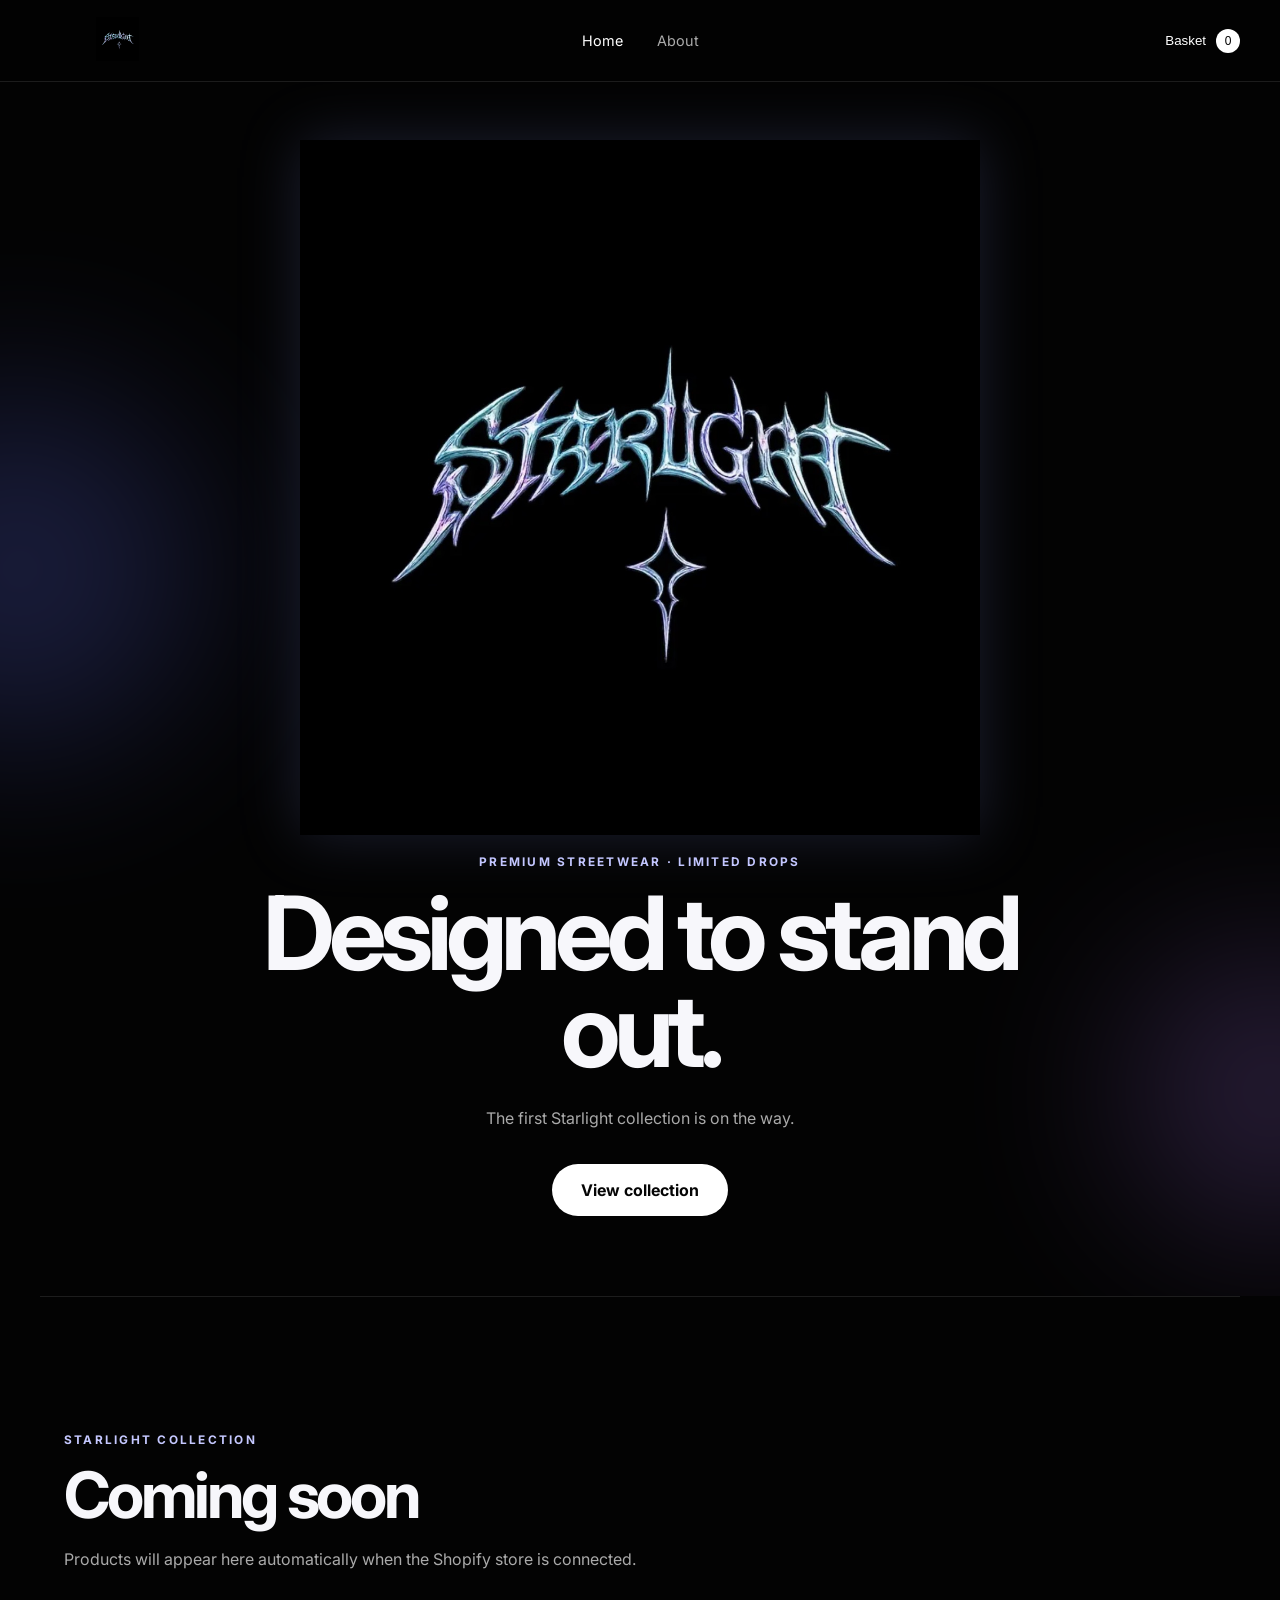
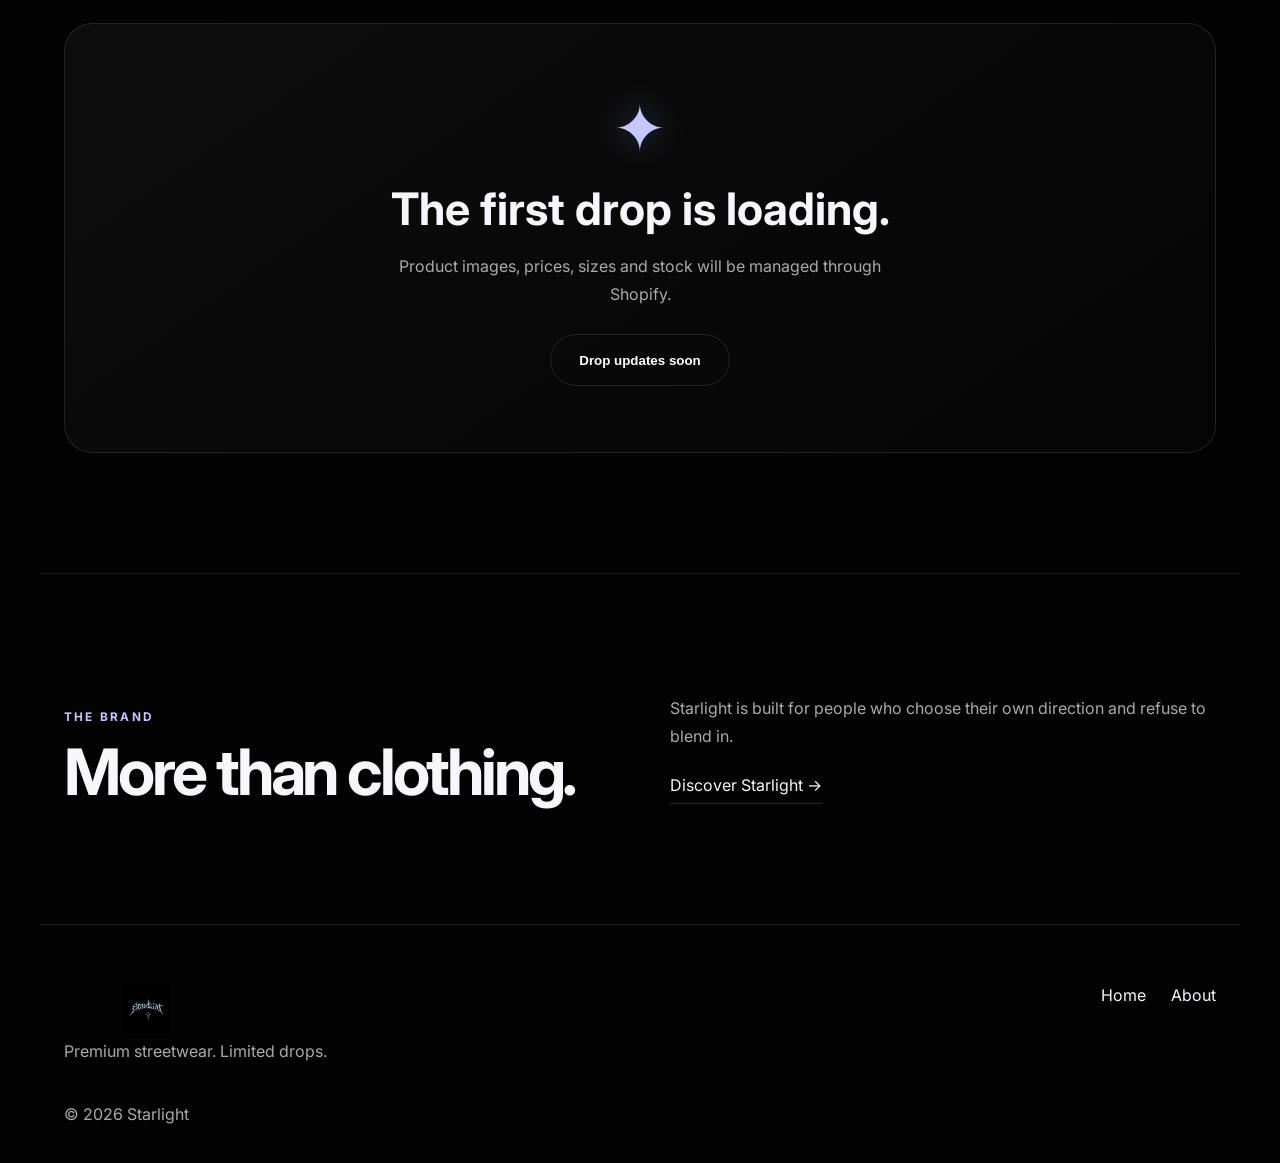
==== index.html @ b352fb7e "Update index.html" ====
<!DOCTYPE html><html lang="en"><head><meta charset="UTF-8"><meta name="viewport" content="width=device-width,initial-scale=1"><meta name="description" content="Starlight — premium streetwear and limited drops."><title>Starlight | Home</title><link rel="preconnect" href="https://fonts.googleapis.com"><link rel="preconnect" href="https://fonts.gstatic.com" crossorigin><link href="https://fonts.googleapis.com/css2?family=Inter:wght@400;500;600;700&display=swap" rel="stylesheet"><link rel="stylesheet" href="styles.css"></head><body><header class="site-header"><a class="brand" href="index.html"><img src="starlight-logo.jpg" alt="Starlight logo"></a><nav><a class="active" href="index.html">Home</a><a href="about.html">About</a></nav><button class="basket-button" id="openBasket" type="button"><span>Basket</span><span class="basket-count">0</span></button></header><main><section class="hero"><div class="glow one"></div><div class="glow two"></div><div class="hero-content reveal"><img class="hero-logo" src="starlight-logo.jpg" alt="Starlight"><p class="eyebrow">Premium streetwear · Limited drops</p><h1>Designed to stand out.</h1><p class="muted">The first Starlight collection is on the way.</p><a class="button light" href="#collection">View collection</a></div></section><section class="section" id="collection"><div class="heading reveal"><p class="eyebrow">Starlight collection</p><h2>Coming soon</h2><p class="muted">Products will appear here automatically when the Shopify store is connected.</p></div><div class="coming reveal"><div class="star">✦</div><h3>The first drop is loading.</h3><p class="muted">Product images, prices, sizes and stock will be managed through Shopify.</p><button class="button dark" type="button">Drop updates soon</button></div></section><section class="section split reveal"><div><p class="eyebrow">The brand</p><h2>More than clothing.</h2></div><div><p class="muted">Starlight is built for people who choose their own direction and refuse to blend in.</p><a class="text-link" href="about.html">Discover Starlight →</a></div></section></main><aside class="drawer" id="basketDrawer" aria-hidden="true"><div class="drawer-head"><div><p class="eyebrow">Your basket</p><h2>Basket</h2></div><button id="closeBasket" class="close" type="button">×</button></div><div class="empty"><div class="star small">✦</div><h3>Your basket is empty</h3><p class="muted">Products will become available after Shopify is connected.</p></div><div class="drawer-foot"><div class="total"><span>Subtotal</span><strong>£0.00</strong></div><button class="checkout" disabled>Checkout unavailable</button><small>Secure checkout will be provided by Shopify.</small></div></aside><div class="overlay" id="overlay"></div><footer><div><img src="starlight-logo.jpg" alt="Starlight"><p class="muted">Premium streetwear. Limited drops.</p></div><div><a href="index.html">Home</a> <a href="about.html">About</a></div><p class="muted">© <span id="year"></span> Starlight</p></footer><script src="script.js"></script></body></html>
---- styles.css ----
*{box-sizing:border-box;margin:0;padding:0}html{scroll-behavior:smooth}body{background:#030303;color:#f7f7fb;font-family:Inter,Arial,sans-serif;overflow-x:hidden}body.drawer-open{overflow:hidden}a{color:inherit;text-decoration:none}.site-header{position:fixed;inset:0 0 auto;z-index:20;height:82px;padding:0 max(24px,calc((100vw - 1200px)/2));display:grid;grid-template-columns:1fr auto 1fr;align-items:center;background:rgba(3,3,3,.8);backdrop-filter:blur(18px);border-bottom:1px solid rgba(255,255,255,.1)}.brand img{width:155px;height:44px;object-fit:contain}nav{display:flex;gap:34px}nav a{color:#aaa;font-size:.9rem}nav a.active,nav a:hover{color:#fff}.basket-button{justify-self:end;background:none;border:0;color:#fff;display:flex;align-items:center;gap:10px;cursor:pointer}.basket-count{background:#fff;color:#000;border-radius:999px;min-width:24px;height:24px;display:grid;place-items:center;font-size:.75rem}.hero{min-height:100vh;padding:140px 24px 80px;display:grid;place-items:center;text-align:center;position:relative;overflow:hidden}.hero-content{max-width:850px;z-index:2}.hero-logo{width:min(88vw,680px);filter:drop-shadow(0 0 30px rgba(145,160,255,.18))}.eyebrow{color:#c5c8ff;text-transform:uppercase;letter-spacing:.19em;font-size:.74rem;font-weight:700;margin:16px 0}.hero h1,h1{font-size:clamp(3rem,8vw,7rem);line-height:.94;letter-spacing:-.06em}.muted{color:#aaa;line-height:1.75}.hero .muted{margin:26px auto 32px}.button{min-height:52px;padding:0 28px;border-radius:999px;display:inline-flex;align-items:center;justify-content:center;font-weight:700;border:1px solid rgba(255,255,255,.12)}.button.light{background:#fff;color:#050505}.button.dark{background:transparent;color:#fff}.section{max-width:1200px;margin:auto;padding:120px 24px;border-top:1px solid rgba(255,255,255,.1)}h2{font-size:clamp(2.2rem,5vw,4.6rem);letter-spacing:-.05em;line-height:1}.heading{max-width:700px;margin-bottom:50px}.heading h2{margin-bottom:18px}.coming{min-height:430px;border:1px solid rgba(255,255,255,.1);border-radius:28px;background:linear-gradient(145deg,rgba(255,255,255,.045),rgba(255,255,255,.01));display:flex;flex-direction:column;align-items:center;justify-content:center;text-align:center;padding:40px}.coming h3{font-size:clamp(1.8rem,4vw,2.8rem);margin:16px}.coming p{max-width:520px;margin-bottom:26px}.star{font-size:4rem;color:#c5c8ff;text-shadow:0 0 35px rgba(150,160,255,.4)}.small{font-size:2.5rem}.split{display:grid;grid-template-columns:1fr 1fr;gap:60px;align-items:start}.text-link{display:inline-block;margin-top:25px;border-bottom:1px solid rgba(255,255,255,.15);padding-bottom:8px}.about-hero{min-height:88vh;padding-top:150px;display:grid;grid-template-columns:1.05fr .95fr;gap:70px;align-items:center}.about-hero h1{font-size:clamp(3rem,6vw,6rem);margin-bottom:25px}.logo-panel{min-height:520px;border:1px solid rgba(255,255,255,.1);border-radius:30px;display:grid;place-items:center;background:radial-gradient(circle,rgba(120,135,255,.13),transparent 55%)}.logo-panel img{max-width:100%}.narrow{max-width:680px;margin-top:24px}footer{max-width:1200px;margin:auto;padding:60px 24px 35px;border-top:1px solid rgba(255,255,255,.1);display:grid;grid-template-columns:1fr auto;gap:35px}footer img{width:165px;height:48px;object-fit:contain}footer div:nth-child(2){display:flex;gap:25px}.drawer{position:fixed;top:0;right:0;z-index:40;width:min(440px,100%);height:100vh;background:#09090c;border-left:1px solid rgba(255,255,255,.1);padding:30px;display:flex;flex-direction:column;transform:translateX(102%);transition:.35s}.drawer.open{transform:none}.drawer-head{display:flex;justify-content:space-between;padding-bottom:22px;border-bottom:1px solid rgba(255,255,255,.1)}.close{width:42px;height:42px;border-radius:50%;background:none;border:1px solid rgba(255,255,255,.15);color:#fff;font-size:1.5rem}.empty{flex:1;display:flex;flex-direction:column;align-items:center;justify-content:center;text-align:center}.empty h3{margin:15px 0 8px}.drawer-foot{padding-top:20px;border-top:1px solid rgba(255,255,255,.1)}.total{display:flex;justify-content:space-between;margin-bottom:18px}.checkout{width:100%;height:52px;border:0;border-radius:999px;background:#2a2a31;color:#777}.drawer-foot small{display:block;text-align:center;color:#888;margin-top:10px}.overlay{position:fixed;inset:0;background:rgba(0,0,0,.7);z-index:30;opacity:0;pointer-events:none;transition:.3s}.overlay.show{opacity:1;pointer-events:auto}.reveal{opacity:0;transform:translateY(22px);transition:.7s}.reveal.visible{opacity:1;transform:none}.glow{position:absolute;border-radius:50%;filter:blur(90px);opacity:.22}.one{width:360px;height:360px;background:#6876ff;left:-160px;top:30%}.two{width:280px;height:280px;background:#b580ff;right:-130px;bottom:5%}@media(max-width:760px){.site-header{height:72px;padding:0 18px;grid-template-columns:1fr auto}.brand img{width:130px;height:38px}nav{display:none}.basket-button span:first-child{display:none}.hero-logo{width:96vw}.section{padding:90px 20px}.split,.about-hero{grid-template-columns:1fr}.about-hero{padding-top:130px}.logo-panel{min-height:330px}footer{grid-template-columns:1fr}}
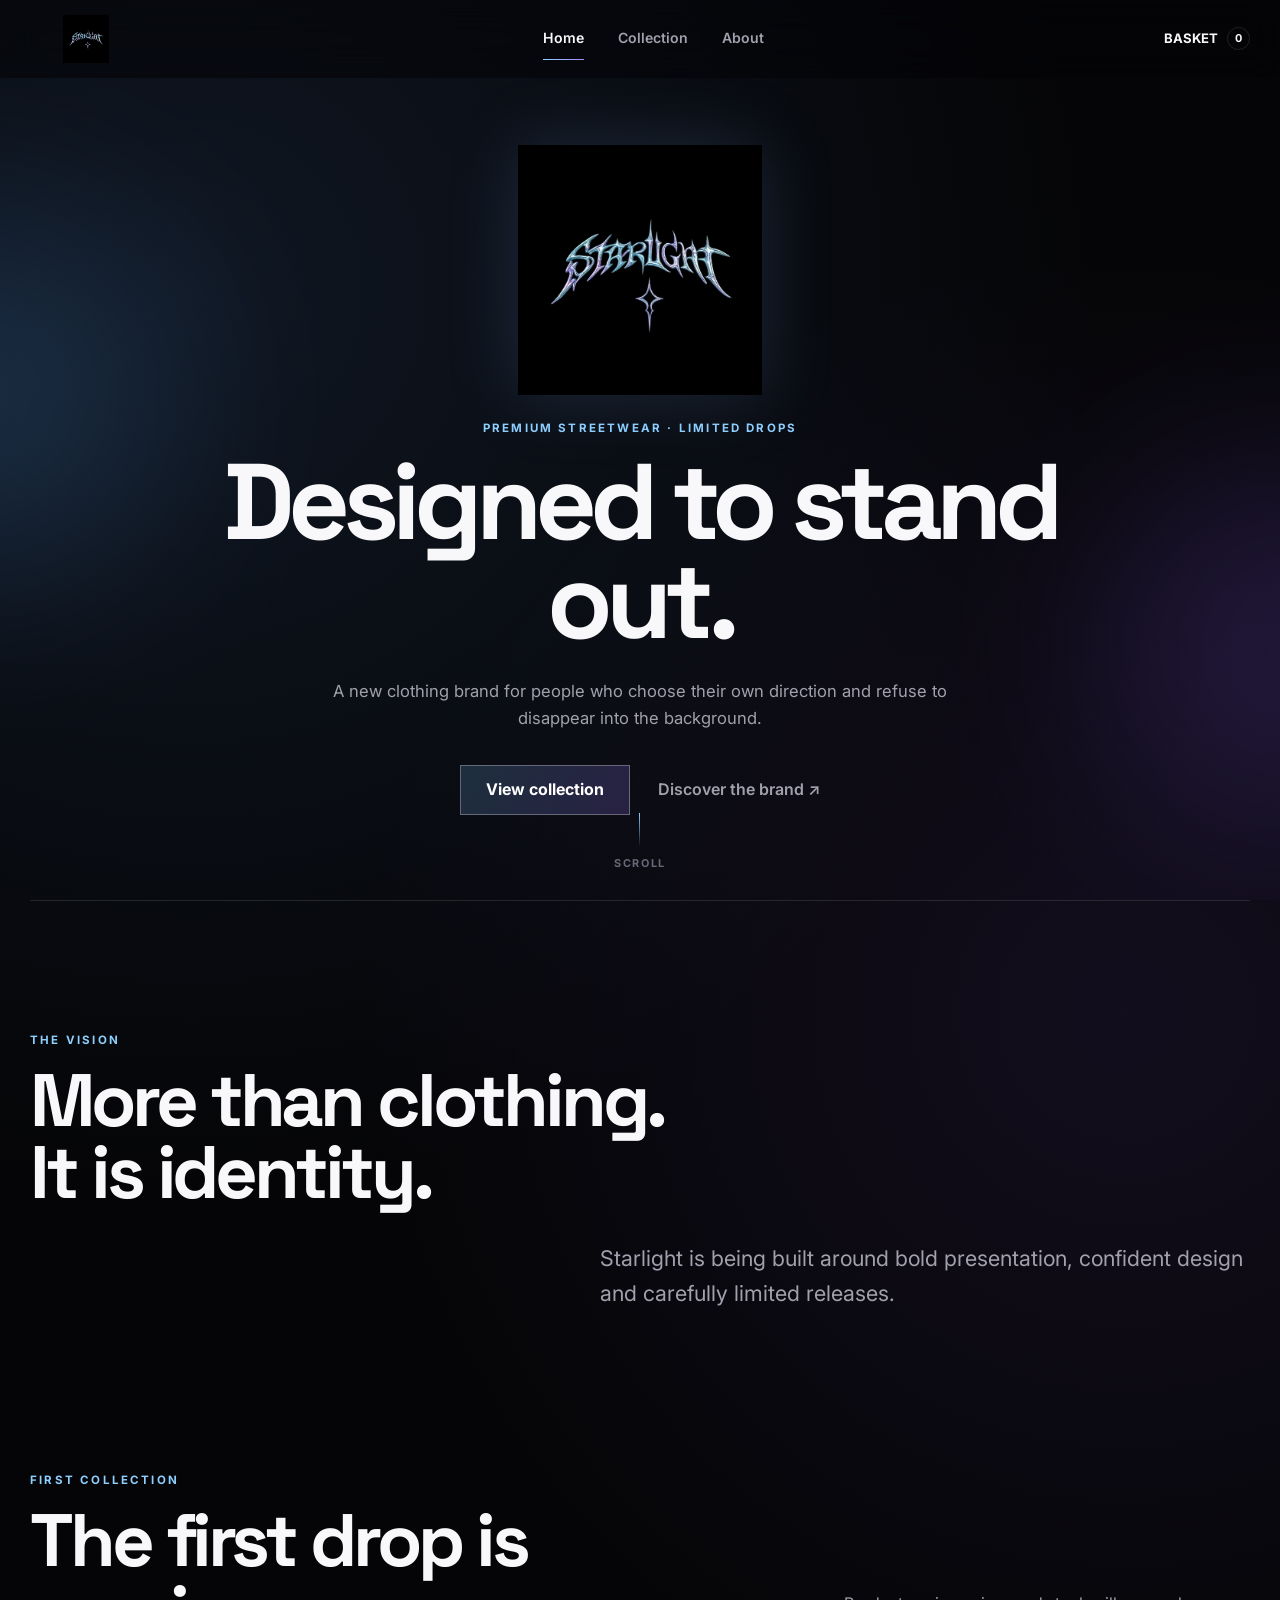
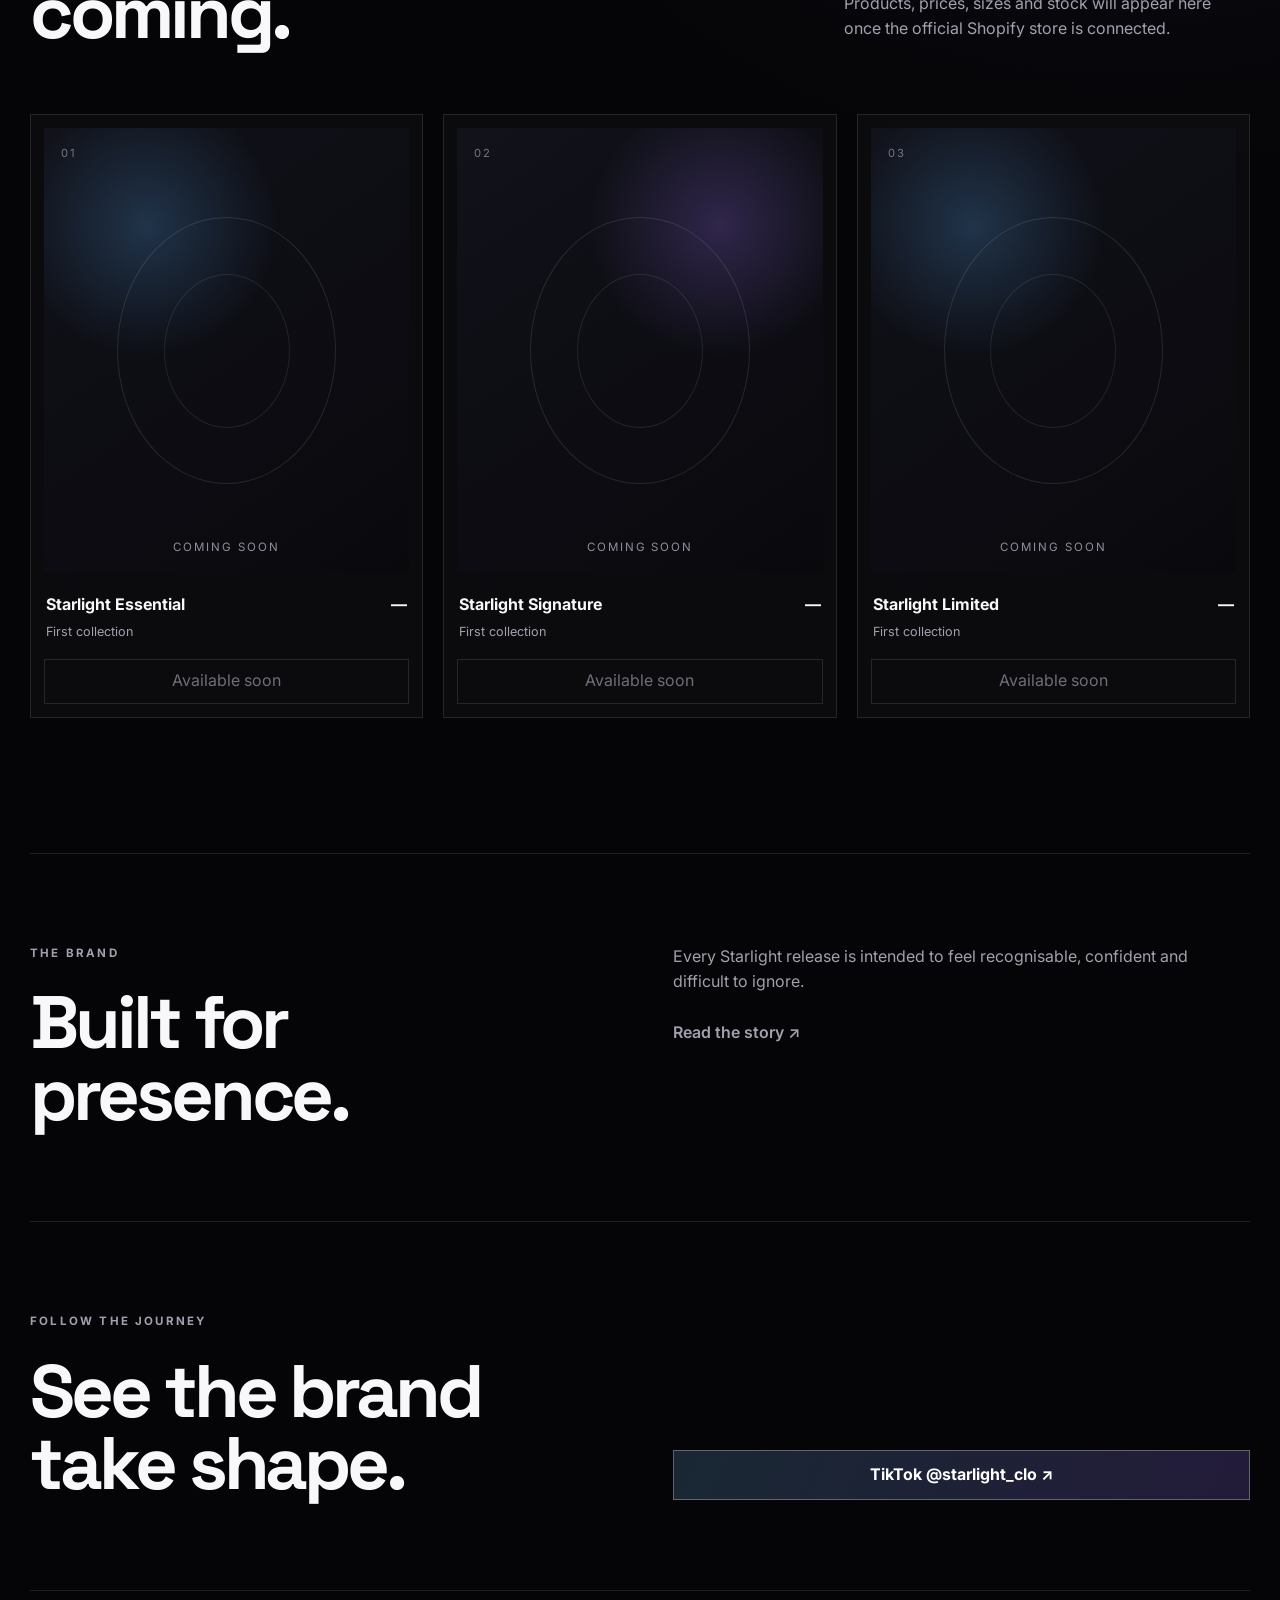
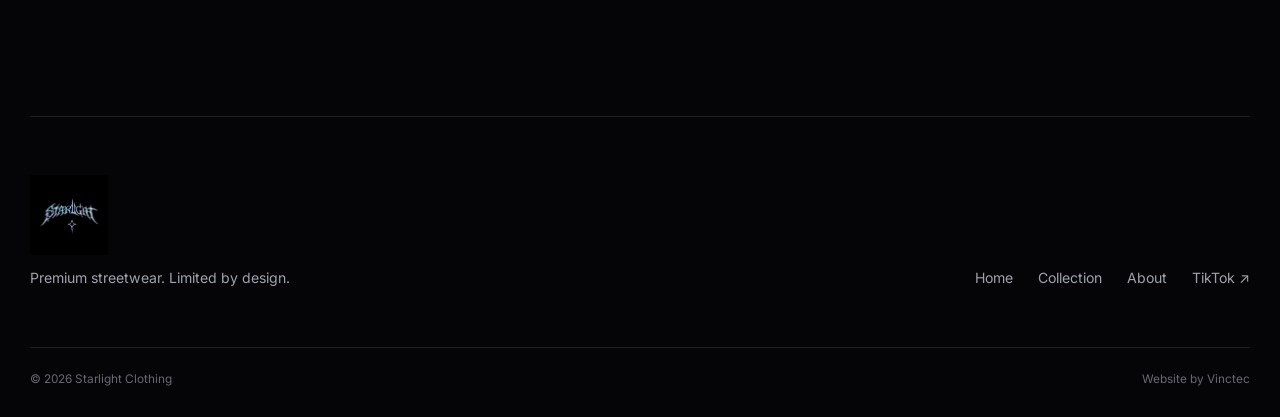
==== commit 89653d29: "Add files via upload" ====
--- a/index.html
+++ b/index.html
@@ -1 +1,218 @@
-<!DOCTYPE html><html lang="en"><head><meta charset="UTF-8"><meta name="viewport" content="width=device-width,initial-scale=1"><meta name="description" content="Starlight — premium streetwear and limited drops."><title>Starlight | Home</title><link rel="preconnect" href="https://fonts.googleapis.com"><link rel="preconnect" href="https://fonts.gstatic.com" crossorigin><link href="https://fonts.googleapis.com/css2?family=Inter:wght@400;500;600;700&display=swap" rel="stylesheet"><link rel="stylesheet" href="styles.css"></head><body><header class="site-header"><a class="brand" href="index.html"><img src="starlight-logo.jpg" alt="Starlight logo"></a><nav><a class="active" href="index.html">Home</a><a href="about.html">About</a></nav><button class="basket-button" id="openBasket" type="button"><span>Basket</span><span class="basket-count">0</span></button></header><main><section class="hero"><div class="glow one"></div><div class="glow two"></div><div class="hero-content reveal"><img class="hero-logo" src="starlight-logo.jpg" alt="Starlight"><p class="eyebrow">Premium streetwear · Limited drops</p><h1>Designed to stand out.</h1><p class="muted">The first Starlight collection is on the way.</p><a class="button light" href="#collection">View collection</a></div></section><section class="section" id="collection"><div class="heading reveal"><p class="eyebrow">Starlight collection</p><h2>Coming soon</h2><p class="muted">Products will appear here automatically when the Shopify store is connected.</p></div><div class="coming reveal"><div class="star">✦</div><h3>The first drop is loading.</h3><p class="muted">Product images, prices, sizes and stock will be managed through Shopify.</p><button class="button dark" type="button">Drop updates soon</button></div></section><section class="section split reveal"><div><p class="eyebrow">The brand</p><h2>More than clothing.</h2></div><div><p class="muted">Starlight is built for people who choose their own direction and refuse to blend in.</p><a class="text-link" href="about.html">Discover Starlight →</a></div></section></main><aside class="drawer" id="basketDrawer" aria-hidden="true"><div class="drawer-head"><div><p class="eyebrow">Your basket</p><h2>Basket</h2></div><button id="closeBasket" class="close" type="button">×</button></div><div class="empty"><div class="star small">✦</div><h3>Your basket is empty</h3><p class="muted">Products will become available after Shopify is connected.</p></div><div class="drawer-foot"><div class="total"><span>Subtotal</span><strong>£0.00</strong></div><button class="checkout" disabled>Checkout unavailable</button><small>Secure checkout will be provided by Shopify.</small></div></aside><div class="overlay" id="overlay"></div><footer><div><img src="starlight-logo.jpg" alt="Starlight"><p class="muted">Premium streetwear. Limited drops.</p></div><div><a href="index.html">Home</a> <a href="about.html">About</a></div><p class="muted">© <span id="year"></span> Starlight</p></footer><script src="script.js"></script></body></html>
+<!DOCTYPE html>
+<html lang="en">
+<head>
+  <meta charset="UTF-8">
+  <meta name="viewport" content="width=device-width, initial-scale=1.0">
+  <meta name="description" content="Starlight Clothing — premium streetwear and limited drops.">
+  <meta name="theme-color" content="#050507">
+  <title>Starlight Clothing</title>
+
+  <link rel="preconnect" href="https://fonts.googleapis.com">
+  <link rel="preconnect" href="https://fonts.gstatic.com" crossorigin>
+  <link href="https://fonts.googleapis.com/css2?family=Inter:wght@400;500;600;700&family=Space+Grotesk:wght@500;600;700&display=swap" rel="stylesheet">
+  <link rel="stylesheet" href="styles.css">
+</head>
+
+<body>
+  <header class="site-header" id="siteHeader">
+    <a class="brand" href="index.html" aria-label="Starlight home">
+      <img src="starlight-logo.jpg" alt="Starlight Clothing logo">
+    </a>
+
+    <nav class="desktop-nav" aria-label="Main navigation">
+      <a class="active" href="index.html">Home</a>
+      <a href="#collection">Collection</a>
+      <a href="about.html">About</a>
+    </nav>
+
+    <div class="header-actions">
+      <button class="basket-button" id="openBasket" type="button" aria-label="Open basket">
+        Basket <span id="basketCount">0</span>
+      </button>
+
+      <button class="menu-button" id="menuButton" type="button" aria-label="Open menu" aria-expanded="false">
+        <span></span>
+        <span></span>
+      </button>
+    </div>
+  </header>
+
+  <nav class="mobile-menu" id="mobileMenu" aria-label="Mobile navigation">
+    <a href="index.html">Home</a>
+    <a href="#collection">Collection</a>
+    <a href="about.html">About</a>
+  </nav>
+
+  <main>
+    <section class="hero">
+      <div class="hero-glow glow-left"></div>
+      <div class="hero-glow glow-right"></div>
+
+      <div class="hero-content reveal">
+        <img class="hero-logo" src="starlight-logo.jpg" alt="Starlight Clothing">
+        <p class="eyebrow">Premium streetwear · Limited drops</p>
+        <h1>Designed to stand out.</h1>
+        <p class="hero-copy">
+          A new clothing brand for people who choose their own direction and refuse to disappear into the background.
+        </p>
+
+        <div class="hero-buttons">
+          <a class="primary-button" href="#collection">View collection</a>
+          <a class="secondary-link" href="about.html">Discover the brand <span>↗</span></a>
+        </div>
+      </div>
+
+      <a class="scroll-cue" href="#collection" aria-label="Scroll to collection">
+        <span></span>
+        Scroll
+      </a>
+    </section>
+
+    <section class="statement section-shell reveal">
+      <p class="eyebrow">The vision</p>
+      <h2>More than clothing.<br>It is identity.</h2>
+      <p>
+        Starlight is being built around bold presentation, confident design and carefully limited releases.
+      </p>
+    </section>
+
+    <section class="collection section-shell" id="collection">
+      <div class="section-heading reveal">
+        <div>
+          <p class="eyebrow">First collection</p>
+          <h2>The first drop is coming.</h2>
+        </div>
+        <p>
+          Products, prices, sizes and stock will appear here once the official Shopify store is connected.
+        </p>
+      </div>
+
+      <div class="product-grid">
+        <article class="product-card reveal">
+          <div class="product-placeholder">
+            <span class="product-number">01</span>
+            <div class="placeholder-orbit"></div>
+            <p>Coming soon</p>
+          </div>
+          <div class="product-meta">
+            <div>
+              <h3>Starlight Essential</h3>
+              <span>First collection</span>
+            </div>
+            <strong>—</strong>
+          </div>
+          <button type="button" disabled>Available soon</button>
+        </article>
+
+        <article class="product-card reveal">
+          <div class="product-placeholder purple">
+            <span class="product-number">02</span>
+            <div class="placeholder-orbit"></div>
+            <p>Coming soon</p>
+          </div>
+          <div class="product-meta">
+            <div>
+              <h3>Starlight Signature</h3>
+              <span>First collection</span>
+            </div>
+            <strong>—</strong>
+          </div>
+          <button type="button" disabled>Available soon</button>
+        </article>
+
+        <article class="product-card reveal">
+          <div class="product-placeholder">
+            <span class="product-number">03</span>
+            <div class="placeholder-orbit"></div>
+            <p>Coming soon</p>
+          </div>
+          <div class="product-meta">
+            <div>
+              <h3>Starlight Limited</h3>
+              <span>First collection</span>
+            </div>
+            <strong>—</strong>
+          </div>
+          <button type="button" disabled>Available soon</button>
+        </article>
+      </div>
+    </section>
+
+    <section class="about-preview section-shell reveal">
+      <div>
+        <p class="eyebrow">The brand</p>
+        <h2>Built for presence.</h2>
+      </div>
+
+      <div>
+        <p>
+          Every Starlight release is intended to feel recognisable, confident and difficult to ignore.
+        </p>
+        <a class="secondary-link" href="about.html">Read the story <span>↗</span></a>
+      </div>
+    </section>
+
+    <section class="social-strip section-shell reveal">
+      <div>
+        <p class="eyebrow">Follow the journey</p>
+        <h2>See the brand take shape.</h2>
+      </div>
+
+      <a class="primary-button" href="https://www.tiktok.com/@starlight_clo" target="_blank" rel="noopener noreferrer">
+        TikTok @starlight_clo ↗
+      </a>
+    </section>
+  </main>
+
+  <footer class="site-footer section-shell">
+    <div class="footer-top">
+      <div class="footer-brand">
+        <img src="starlight-logo.jpg" alt="Starlight Clothing">
+        <p>Premium streetwear. Limited by design.</p>
+      </div>
+
+      <div class="footer-links">
+        <a href="index.html">Home</a>
+        <a href="#collection">Collection</a>
+        <a href="about.html">About</a>
+        <a href="https://www.tiktok.com/@starlight_clo" target="_blank" rel="noopener noreferrer">TikTok ↗</a>
+      </div>
+    </div>
+
+    <div class="footer-bottom">
+      <span>© <span id="year"></span> Starlight Clothing</span>
+      <span>Website by Vinctec</span>
+    </div>
+  </footer>
+
+  <div class="basket-overlay" id="basketOverlay"></div>
+
+  <aside class="basket-drawer" id="basketDrawer" aria-hidden="true" aria-label="Shopping basket">
+    <div class="basket-header">
+      <div>
+        <p class="eyebrow">Your selection</p>
+        <h2>Basket</h2>
+      </div>
+      <button id="closeBasket" type="button" aria-label="Close basket">×</button>
+    </div>
+
+    <div class="basket-empty">
+      <span class="empty-icon">✦</span>
+      <h3>Your basket is empty.</h3>
+      <p>The first Starlight collection is coming soon.</p>
+      <button class="outline-button" id="continueShopping" type="button">Continue browsing</button>
+    </div>
+
+    <div class="basket-summary">
+      <div>
+        <span>Subtotal</span>
+        <strong>£0.00</strong>
+      </div>
+      <button type="button" disabled>Checkout unavailable</button>
+      <small>Secure checkout will be connected through Shopify.</small>
+    </div>
+  </aside>
+
+  <script src="script.js"></script>
+</body>
+</html>
--- a/styles.css
+++ b/styles.css
@@ -1 +1,886 @@
-*{box-sizing:border-box;margin:0;padding:0}html{scroll-behavior:smooth}body{background:#030303;color:#f7f7fb;font-family:Inter,Arial,sans-serif;overflow-x:hidden}body.drawer-open{overflow:hidden}a{color:inherit;text-decoration:none}.site-header{position:fixed;inset:0 0 auto;z-index:20;height:82px;padding:0 max(24px,calc((100vw - 1200px)/2));display:grid;grid-template-columns:1fr auto 1fr;align-items:center;background:rgba(3,3,3,.8);backdrop-filter:blur(18px);border-bottom:1px solid rgba(255,255,255,.1)}.brand img{width:155px;height:44px;object-fit:contain}nav{display:flex;gap:34px}nav a{color:#aaa;font-size:.9rem}nav a.active,nav a:hover{color:#fff}.basket-button{justify-self:end;background:none;border:0;color:#fff;display:flex;align-items:center;gap:10px;cursor:pointer}.basket-count{background:#fff;color:#000;border-radius:999px;min-width:24px;height:24px;display:grid;place-items:center;font-size:.75rem}.hero{min-height:100vh;padding:140px 24px 80px;display:grid;place-items:center;text-align:center;position:relative;overflow:hidden}.hero-content{max-width:850px;z-index:2}.hero-logo{width:min(88vw,680px);filter:drop-shadow(0 0 30px rgba(145,160,255,.18))}.eyebrow{color:#c5c8ff;text-transform:uppercase;letter-spacing:.19em;font-size:.74rem;font-weight:700;margin:16px 0}.hero h1,h1{font-size:clamp(3rem,8vw,7rem);line-height:.94;letter-spacing:-.06em}.muted{color:#aaa;line-height:1.75}.hero .muted{margin:26px auto 32px}.button{min-height:52px;padding:0 28px;border-radius:999px;display:inline-flex;align-items:center;justify-content:center;font-weight:700;border:1px solid rgba(255,255,255,.12)}.button.light{background:#fff;color:#050505}.button.dark{background:transparent;color:#fff}.section{max-width:1200px;margin:auto;padding:120px 24px;border-top:1px solid rgba(255,255,255,.1)}h2{font-size:clamp(2.2rem,5vw,4.6rem);letter-spacing:-.05em;line-height:1}.heading{max-width:700px;margin-bottom:50px}.heading h2{margin-bottom:18px}.coming{min-height:430px;border:1px solid rgba(255,255,255,.1);border-radius:28px;background:linear-gradient(145deg,rgba(255,255,255,.045),rgba(255,255,255,.01));display:flex;flex-direction:column;align-items:center;justify-content:center;text-align:center;padding:40px}.coming h3{font-size:clamp(1.8rem,4vw,2.8rem);margin:16px}.coming p{max-width:520px;margin-bottom:26px}.star{font-size:4rem;color:#c5c8ff;text-shadow:0 0 35px rgba(150,160,255,.4)}.small{font-size:2.5rem}.split{display:grid;grid-template-columns:1fr 1fr;gap:60px;align-items:start}.text-link{display:inline-block;margin-top:25px;border-bottom:1px solid rgba(255,255,255,.15);padding-bottom:8px}.about-hero{min-height:88vh;padding-top:150px;display:grid;grid-template-columns:1.05fr .95fr;gap:70px;align-items:center}.about-hero h1{font-size:clamp(3rem,6vw,6rem);margin-bottom:25px}.logo-panel{min-height:520px;border:1px solid rgba(255,255,255,.1);border-radius:30px;display:grid;place-items:center;background:radial-gradient(circle,rgba(120,135,255,.13),transparent 55%)}.logo-panel img{max-width:100%}.narrow{max-width:680px;margin-top:24px}footer{max-width:1200px;margin:auto;padding:60px 24px 35px;border-top:1px solid rgba(255,255,255,.1);display:grid;grid-template-columns:1fr auto;gap:35px}footer img{width:165px;height:48px;object-fit:contain}footer div:nth-child(2){display:flex;gap:25px}.drawer{position:fixed;top:0;right:0;z-index:40;width:min(440px,100%);height:100vh;background:#09090c;border-left:1px solid rgba(255,255,255,.1);padding:30px;display:flex;flex-direction:column;transform:translateX(102%);transition:.35s}.drawer.open{transform:none}.drawer-head{display:flex;justify-content:space-between;padding-bottom:22px;border-bottom:1px solid rgba(255,255,255,.1)}.close{width:42px;height:42px;border-radius:50%;background:none;border:1px solid rgba(255,255,255,.15);color:#fff;font-size:1.5rem}.empty{flex:1;display:flex;flex-direction:column;align-items:center;justify-content:center;text-align:center}.empty h3{margin:15px 0 8px}.drawer-foot{padding-top:20px;border-top:1px solid rgba(255,255,255,.1)}.total{display:flex;justify-content:space-between;margin-bottom:18px}.checkout{width:100%;height:52px;border:0;border-radius:999px;background:#2a2a31;color:#777}.drawer-foot small{display:block;text-align:center;color:#888;margin-top:10px}.overlay{position:fixed;inset:0;background:rgba(0,0,0,.7);z-index:30;opacity:0;pointer-events:none;transition:.3s}.overlay.show{opacity:1;pointer-events:auto}.reveal{opacity:0;transform:translateY(22px);transition:.7s}.reveal.visible{opacity:1;transform:none}.glow{position:absolute;border-radius:50%;filter:blur(90px);opacity:.22}.one{width:360px;height:360px;background:#6876ff;left:-160px;top:30%}.two{width:280px;height:280px;background:#b580ff;right:-130px;bottom:5%}@media(max-width:760px){.site-header{height:72px;padding:0 18px;grid-template-columns:1fr auto}.brand img{width:130px;height:38px}nav{display:none}.basket-button span:first-child{display:none}.hero-logo{width:96vw}.section{padding:90px 20px}.split,.about-hero{grid-template-columns:1fr}.about-hero{padding-top:130px}.logo-panel{min-height:330px}footer{grid-template-columns:1fr}}+/* ==============================
+   STARLIGHT — FINAL CLIENT PREVIEW
+   ============================== */
+
+:root {
+  --bg: #050507;
+  --surface: #0d0d12;
+  --surface-light: #14141b;
+  --text: #f8f8fb;
+  --muted: #a1a1ad;
+  --line: rgba(255, 255, 255, 0.11);
+  --blue: #8dcfff;
+  --purple: #a48bff;
+  --max: 1220px;
+}
+
+* {
+  box-sizing: border-box;
+}
+
+html {
+  scroll-behavior: smooth;
+}
+
+body {
+  margin: 0;
+  background:
+    radial-gradient(circle at 15% 8%, rgba(96, 164, 255, 0.11), transparent 26%),
+    radial-gradient(circle at 88% 28%, rgba(154, 102, 255, 0.09), transparent 27%),
+    var(--bg);
+  color: var(--text);
+  font-family: "Inter", Arial, sans-serif;
+  line-height: 1.6;
+  overflow-x: hidden;
+}
+
+body.no-scroll {
+  overflow: hidden;
+}
+
+a {
+  color: inherit;
+  text-decoration: none;
+}
+
+button,
+input {
+  font: inherit;
+}
+
+button,
+a {
+  -webkit-tap-highlight-color: transparent;
+}
+
+img {
+  display: block;
+  max-width: 100%;
+}
+
+.section-shell {
+  width: min(calc(100% - 40px), var(--max));
+  margin-inline: auto;
+}
+
+.eyebrow {
+  margin: 0 0 16px;
+  color: var(--blue);
+  font-size: 0.72rem;
+  font-weight: 700;
+  letter-spacing: 0.19em;
+  text-transform: uppercase;
+}
+
+/* Header */
+.site-header {
+  position: fixed;
+  inset: 0 0 auto;
+  z-index: 100;
+  height: 78px;
+  padding-inline: max(22px, calc((100vw - var(--max)) / 2));
+  display: flex;
+  align-items: center;
+  justify-content: space-between;
+  background: rgba(5, 5, 7, 0.58);
+  border-bottom: 1px solid transparent;
+  backdrop-filter: blur(18px);
+  transition: background 0.25s ease, border-color 0.25s ease;
+}
+
+.site-header.scrolled {
+  background: rgba(5, 5, 7, 0.9);
+  border-color: var(--line);
+}
+
+.brand {
+  width: 112px;
+}
+
+.brand img {
+  width: 100%;
+  height: 48px;
+  object-fit: contain;
+}
+
+.desktop-nav {
+  display: flex;
+  gap: 34px;
+}
+
+.desktop-nav a {
+  position: relative;
+  color: var(--muted);
+  font-size: 0.88rem;
+  font-weight: 600;
+}
+
+.desktop-nav a:hover,
+.desktop-nav a.active {
+  color: var(--text);
+}
+
+.desktop-nav a.active::after {
+  content: "";
+  position: absolute;
+  right: 0;
+  bottom: -10px;
+  left: 0;
+  height: 1px;
+  background: linear-gradient(90deg, var(--blue), var(--purple));
+}
+
+.header-actions {
+  display: flex;
+  align-items: center;
+  gap: 12px;
+}
+
+.basket-button {
+  display: flex;
+  align-items: center;
+  gap: 9px;
+  padding: 8px 0;
+  border: 0;
+  background: transparent;
+  color: var(--text);
+  font-size: 0.82rem;
+  font-weight: 700;
+  text-transform: uppercase;
+  cursor: pointer;
+}
+
+.basket-button span {
+  width: 23px;
+  height: 23px;
+  display: grid;
+  place-items: center;
+  border: 1px solid var(--line);
+  border-radius: 50%;
+  font-size: 0.68rem;
+}
+
+.menu-button {
+  display: none;
+  width: 34px;
+  height: 34px;
+  padding: 7px;
+  border: 0;
+  background: transparent;
+  cursor: pointer;
+}
+
+.menu-button span {
+  display: block;
+  width: 100%;
+  height: 1px;
+  margin: 6px 0;
+  background: white;
+}
+
+.mobile-menu {
+  position: fixed;
+  top: 78px;
+  right: 0;
+  left: 0;
+  z-index: 90;
+  display: none;
+  gap: 18px;
+  padding: 24px;
+  background: rgba(5, 5, 7, 0.98);
+  border-bottom: 1px solid var(--line);
+}
+
+.mobile-menu.open {
+  display: grid;
+}
+
+/* Hero */
+.hero {
+  position: relative;
+  min-height: 100vh;
+  padding: 135px 24px 75px;
+  display: grid;
+  place-items: center;
+  overflow: hidden;
+  text-align: center;
+}
+
+.hero-content {
+  position: relative;
+  z-index: 2;
+  max-width: 900px;
+}
+
+.hero-logo {
+  /* Medium-sized logo as requested */
+  width: min(76vw, 430px);
+  max-height: 250px;
+  margin: 0 auto 24px;
+  object-fit: contain;
+  filter: drop-shadow(0 0 35px rgba(132, 180, 255, 0.16));
+}
+
+.hero h1 {
+  margin: 0;
+  font-family: "Space Grotesk", sans-serif;
+  font-size: clamp(3.4rem, 8.4vw, 7.6rem);
+  line-height: 0.92;
+  letter-spacing: -0.065em;
+}
+
+.hero-copy {
+  max-width: 620px;
+  margin: 27px auto 0;
+  color: var(--muted);
+  font-size: 1.04rem;
+}
+
+.hero-buttons {
+  margin-top: 34px;
+  display: flex;
+  align-items: center;
+  justify-content: center;
+  gap: 28px;
+}
+
+.primary-button {
+  min-height: 50px;
+  padding: 0 25px;
+  display: inline-flex;
+  align-items: center;
+  justify-content: center;
+  border: 1px solid rgba(255, 255, 255, 0.3);
+  background: linear-gradient(115deg, rgba(117, 198, 255, 0.18), rgba(154, 116, 255, 0.2));
+  color: white;
+  font-weight: 700;
+  transition: transform 0.25s ease, border-color 0.25s ease;
+}
+
+.primary-button:hover {
+  transform: translateY(-3px);
+  border-color: rgba(255, 255, 255, 0.58);
+}
+
+.secondary-link {
+  color: var(--muted);
+  font-weight: 600;
+}
+
+.secondary-link:hover {
+  color: white;
+}
+
+.hero-glow {
+  position: absolute;
+  width: 360px;
+  height: 360px;
+  border-radius: 50%;
+  filter: blur(100px);
+  opacity: 0.18;
+}
+
+.glow-left {
+  top: 24%;
+  left: -200px;
+  background: #5eaaff;
+}
+
+.glow-right {
+  right: -190px;
+  bottom: 8%;
+  background: #8e5fff;
+}
+
+.scroll-cue {
+  position: absolute;
+  bottom: 28px;
+  display: grid;
+  gap: 8px;
+  place-items: center;
+  color: #686876;
+  font-size: 0.68rem;
+  font-weight: 700;
+  letter-spacing: 0.16em;
+  text-transform: uppercase;
+}
+
+.scroll-cue span {
+  width: 1px;
+  height: 34px;
+  background: linear-gradient(var(--blue), transparent);
+}
+
+/* Main sections */
+.statement {
+  padding-top: 130px;
+  padding-bottom: 130px;
+  border-top: 1px solid var(--line);
+}
+
+.statement h2,
+.section-heading h2,
+.about-preview h2,
+.social-strip h2,
+.story h2 {
+  margin: 0;
+  font-family: "Space Grotesk", sans-serif;
+  font-size: clamp(2.7rem, 5.8vw, 5.7rem);
+  line-height: 0.97;
+  letter-spacing: -0.055em;
+}
+
+.statement > p:last-child {
+  max-width: 650px;
+  margin: 32px 0 0 auto;
+  color: var(--muted);
+  font-size: clamp(1.05rem, 2vw, 1.35rem);
+}
+
+.collection {
+  padding-top: 30px;
+  padding-bottom: 135px;
+}
+
+.section-heading {
+  display: grid;
+  grid-template-columns: 1.3fr 0.7fr;
+  align-items: end;
+  gap: 60px;
+}
+
+.section-heading > p {
+  margin: 0 0 7px;
+  color: var(--muted);
+}
+
+.product-grid {
+  margin-top: 65px;
+  display: grid;
+  grid-template-columns: repeat(3, 1fr);
+  gap: 20px;
+}
+
+.product-card {
+  padding: 13px;
+  border: 1px solid var(--line);
+  background: rgba(255, 255, 255, 0.022);
+  transition: transform 0.3s ease, border-color 0.3s ease;
+}
+
+.product-card:hover {
+  transform: translateY(-7px);
+  border-color: rgba(141, 207, 255, 0.34);
+}
+
+.product-placeholder {
+  position: relative;
+  aspect-ratio: 0.82;
+  overflow: hidden;
+  background:
+    radial-gradient(circle at 28% 22%, rgba(93, 177, 255, 0.22), transparent 30%),
+    linear-gradient(145deg, #11121a, #09090d);
+}
+
+.product-placeholder.purple {
+  background:
+    radial-gradient(circle at 72% 22%, rgba(161, 117, 255, 0.23), transparent 30%),
+    linear-gradient(145deg, #11121a, #09090d);
+}
+
+.product-number {
+  position: absolute;
+  top: 17px;
+  left: 17px;
+  color: #757584;
+  font-size: 0.7rem;
+  letter-spacing: 0.17em;
+}
+
+.placeholder-orbit {
+  position: absolute;
+  inset: 20%;
+  border: 1px solid rgba(255, 255, 255, 0.11);
+  border-radius: 50%;
+}
+
+.placeholder-orbit::after {
+  content: "";
+  position: absolute;
+  inset: 21%;
+  border: 1px solid rgba(255, 255, 255, 0.09);
+  border-radius: 50%;
+}
+
+.product-placeholder p {
+  position: absolute;
+  right: 0;
+  bottom: 17px;
+  left: 0;
+  margin: 0;
+  color: #8f8f9d;
+  font-size: 0.72rem;
+  letter-spacing: 0.17em;
+  text-align: center;
+  text-transform: uppercase;
+}
+
+.product-meta {
+  padding: 19px 2px 15px;
+  display: flex;
+  align-items: flex-start;
+  justify-content: space-between;
+}
+
+.product-meta h3 {
+  margin: 0;
+  font-size: 1rem;
+}
+
+.product-meta span {
+  color: var(--muted);
+  font-size: 0.79rem;
+}
+
+.product-card > button {
+  width: 100%;
+  min-height: 45px;
+  border: 1px solid var(--line);
+  background: transparent;
+  color: #6e6e7a;
+}
+
+.about-preview,
+.social-strip {
+  padding-top: 90px;
+  padding-bottom: 90px;
+  display: grid;
+  grid-template-columns: 1fr 1fr;
+  gap: 65px;
+  border-top: 1px solid var(--line);
+}
+
+.about-preview p,
+.social-strip p {
+  max-width: 570px;
+  margin: 0 0 25px;
+  color: var(--muted);
+}
+
+.social-strip {
+  margin-bottom: 125px;
+  align-items: end;
+  border-bottom: 1px solid var(--line);
+}
+
+/* About page */
+.about-hero {
+  min-height: 92vh;
+  padding: 145px max(22px, calc((100vw - var(--max)) / 2)) 80px;
+  display: grid;
+  grid-template-columns: 1.15fr 0.85fr;
+  align-items: center;
+  gap: 65px;
+}
+
+.about-copy h1 {
+  margin: 0;
+  font-family: "Space Grotesk", sans-serif;
+  font-size: clamp(3.4rem, 6.8vw, 6.7rem);
+  line-height: 0.94;
+  letter-spacing: -0.06em;
+}
+
+.about-copy > p:last-child {
+  max-width: 580px;
+  margin-top: 28px;
+  color: var(--muted);
+}
+
+.about-logo-card {
+  padding: 30px;
+  display: grid;
+  place-items: center;
+  border: 1px solid var(--line);
+  background:
+    radial-gradient(circle at center, rgba(118, 174, 255, 0.12), transparent 56%),
+    #09090d;
+}
+
+.about-logo-card img {
+  width: min(100%, 390px);
+  object-fit: contain;
+}
+
+.story {
+  padding-top: 125px;
+  padding-bottom: 125px;
+  display: grid;
+  grid-template-columns: 0.35fr 1fr;
+  gap: 65px;
+  border-top: 1px solid var(--line);
+}
+
+.story-number {
+  color: #3c3c47;
+  font-family: "Space Grotesk", sans-serif;
+  font-size: clamp(5rem, 9vw, 9rem);
+  line-height: 1;
+}
+
+.story-content p:not(.eyebrow) {
+  max-width: 720px;
+  margin: 28px 0 0;
+  color: var(--muted);
+}
+
+.values {
+  padding-bottom: 125px;
+  display: grid;
+  grid-template-columns: repeat(3, 1fr);
+  gap: 18px;
+}
+
+.value-card {
+  min-height: 290px;
+  padding: 28px;
+  display: flex;
+  flex-direction: column;
+  border: 1px solid var(--line);
+  background: rgba(255, 255, 255, 0.02);
+}
+
+.value-card span {
+  color: var(--blue);
+  font-size: 0.73rem;
+}
+
+.value-card h3 {
+  margin: auto 0 10px;
+  font-family: "Space Grotesk", sans-serif;
+  font-size: 2rem;
+}
+
+.value-card p {
+  margin: 0;
+  color: var(--muted);
+}
+
+/* Footer */
+.site-footer {
+  padding-bottom: 28px;
+}
+
+.footer-top {
+  padding: 58px 0;
+  display: flex;
+  align-items: flex-end;
+  justify-content: space-between;
+  gap: 40px;
+  border-top: 1px solid var(--line);
+}
+
+.footer-brand img {
+  width: 180px;
+  max-height: 80px;
+  object-fit: contain;
+  object-position: left center;
+}
+
+.footer-brand p {
+  margin: 12px 0 0;
+  color: var(--muted);
+  font-size: 0.88rem;
+}
+
+.footer-links {
+  display: flex;
+  flex-wrap: wrap;
+  gap: 25px;
+}
+
+.footer-links a {
+  color: var(--muted);
+  font-size: 0.88rem;
+}
+
+.footer-links a:hover {
+  color: white;
+}
+
+.footer-bottom {
+  padding-top: 22px;
+  display: flex;
+  justify-content: space-between;
+  border-top: 1px solid var(--line);
+  color: #686875;
+  font-size: 0.74rem;
+}
+
+/* Basket */
+.basket-overlay {
+  position: fixed;
+  inset: 0;
+  z-index: 200;
+  visibility: hidden;
+  background: rgba(0, 0, 0, 0.66);
+  opacity: 0;
+  transition: 0.3s ease;
+}
+
+.basket-overlay.open {
+  visibility: visible;
+  opacity: 1;
+}
+
+.basket-drawer {
+  position: fixed;
+  top: 0;
+  right: 0;
+  z-index: 210;
+  width: min(445px, 100%);
+  height: 100vh;
+  padding: 30px;
+  display: flex;
+  flex-direction: column;
+  background: #09090d;
+  border-left: 1px solid var(--line);
+  transform: translateX(102%);
+  transition: transform 0.38s cubic-bezier(0.22, 1, 0.36, 1);
+}
+
+.basket-drawer.open {
+  transform: translateX(0);
+}
+
+.basket-header {
+  display: flex;
+  align-items: flex-start;
+  justify-content: space-between;
+}
+
+.basket-header h2 {
+  margin: 0;
+  font-family: "Space Grotesk", sans-serif;
+  font-size: 2.25rem;
+}
+
+.basket-header > button {
+  border: 0;
+  background: transparent;
+  color: white;
+  font-size: 2rem;
+  cursor: pointer;
+}
+
+.basket-empty {
+  margin: auto 0;
+  text-align: center;
+}
+
+.empty-icon {
+  color: var(--blue);
+  font-size: 2.8rem;
+  text-shadow: 0 0 28px rgba(141, 207, 255, 0.35);
+}
+
+.basket-empty h3 {
+  margin: 14px 0 8px;
+  font-size: 1.45rem;
+}
+
+.basket-empty p {
+  max-width: 280px;
+  margin: 0 auto 24px;
+  color: var(--muted);
+}
+
+.outline-button {
+  padding: 12px 19px;
+  border: 1px solid var(--line);
+  background: transparent;
+  color: white;
+  cursor: pointer;
+}
+
+.basket-summary {
+  padding-top: 22px;
+  border-top: 1px solid var(--line);
+}
+
+.basket-summary > div {
+  margin-bottom: 17px;
+  display: flex;
+  justify-content: space-between;
+}
+
+.basket-summary > button {
+  width: 100%;
+  min-height: 49px;
+  border: 0;
+  background: #202029;
+  color: #71717d;
+}
+
+.basket-summary small {
+  display: block;
+  margin-top: 11px;
+  color: #686875;
+  font-size: 0.7rem;
+  text-align: center;
+}
+
+/* Reveal animation */
+.reveal {
+  opacity: 0;
+  transform: translateY(24px);
+  transition: opacity 0.75s ease, transform 0.75s ease;
+}
+
+.reveal.visible {
+  opacity: 1;
+  transform: translateY(0);
+}
+
+/* Responsive */
+@media (max-width: 900px) {
+  .desktop-nav {
+    display: none;
+  }
+
+  .menu-button {
+    display: block;
+  }
+
+  .section-heading,
+  .about-preview,
+  .social-strip,
+  .about-hero {
+    grid-template-columns: 1fr;
+  }
+
+  .product-grid,
+  .values {
+    grid-template-columns: repeat(2, 1fr);
+  }
+
+  .about-hero {
+    min-height: auto;
+    padding-top: 130px;
+  }
+
+  .story {
+    grid-template-columns: 1fr;
+  }
+
+  .story-number {
+    font-size: 5rem;
+  }
+}
+
+@media (max-width: 620px) {
+  .site-header {
+    height: 70px;
+    padding-inline: 17px;
+  }
+
+  .brand {
+    width: 94px;
+  }
+
+  .brand img {
+    height: 42px;
+  }
+
+  .mobile-menu {
+    top: 70px;
+  }
+
+  .hero {
+    min-height: 92vh;
+    padding: 115px 18px 75px;
+  }
+
+  .hero-logo {
+    width: min(82vw, 330px);
+    max-height: 190px;
+  }
+
+  .hero h1 {
+    font-size: clamp(3.15rem, 16vw, 5.2rem);
+  }
+
+  .hero-buttons {
+    flex-direction: column;
+    gap: 18px;
+  }
+
+  .scroll-cue {
+    display: none;
+  }
+
+  .section-shell {
+    width: min(calc(100% - 30px), var(--max));
+  }
+
+  .statement {
+    padding-top: 90px;
+    padding-bottom: 90px;
+  }
+
+  .collection {
+    padding-bottom: 95px;
+  }
+
+  .section-heading {
+    gap: 24px;
+  }
+
+  .product-grid,
+  .values {
+    grid-template-columns: 1fr;
+  }
+
+  .about-preview,
+  .social-strip {
+    padding-top: 65px;
+    padding-bottom: 65px;
+    gap: 30px;
+  }
+
+  .social-strip {
+    margin-bottom: 90px;
+  }
+
+  .about-hero {
+    padding: 115px 17px 65px;
+  }
+
+  .story {
+    padding-top: 90px;
+    padding-bottom: 90px;
+  }
+
+  .footer-top {
+    align-items: flex-start;
+    flex-direction: column;
+  }
+
+  .footer-bottom {
+    gap: 9px;
+    flex-direction: column;
+  }
+
+  .basket-drawer {
+    padding: 23px;
+  }
+}
+
+@media (prefers-reduced-motion: reduce) {
+  *,
+  *::before,
+  *::after {
+    scroll-behavior: auto !important;
+    transition-duration: 0.01ms !important;
+  }
+}
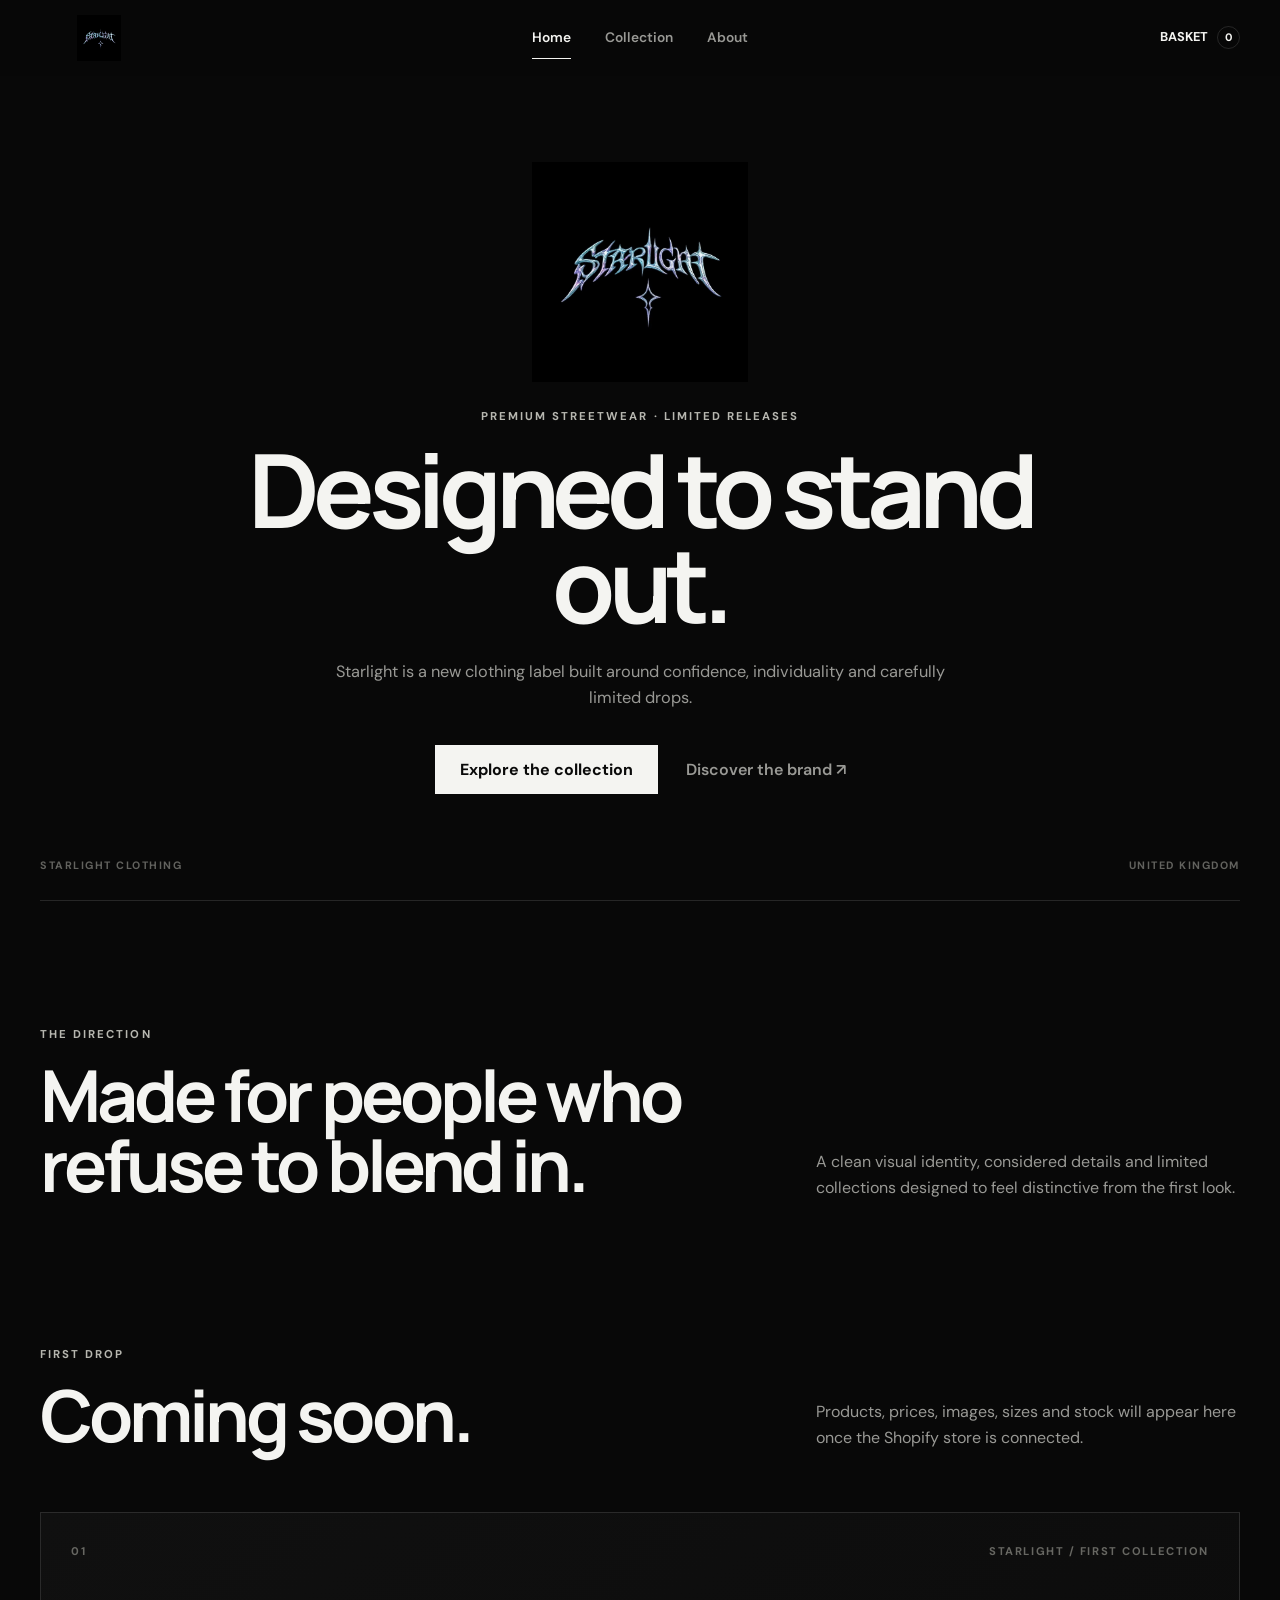
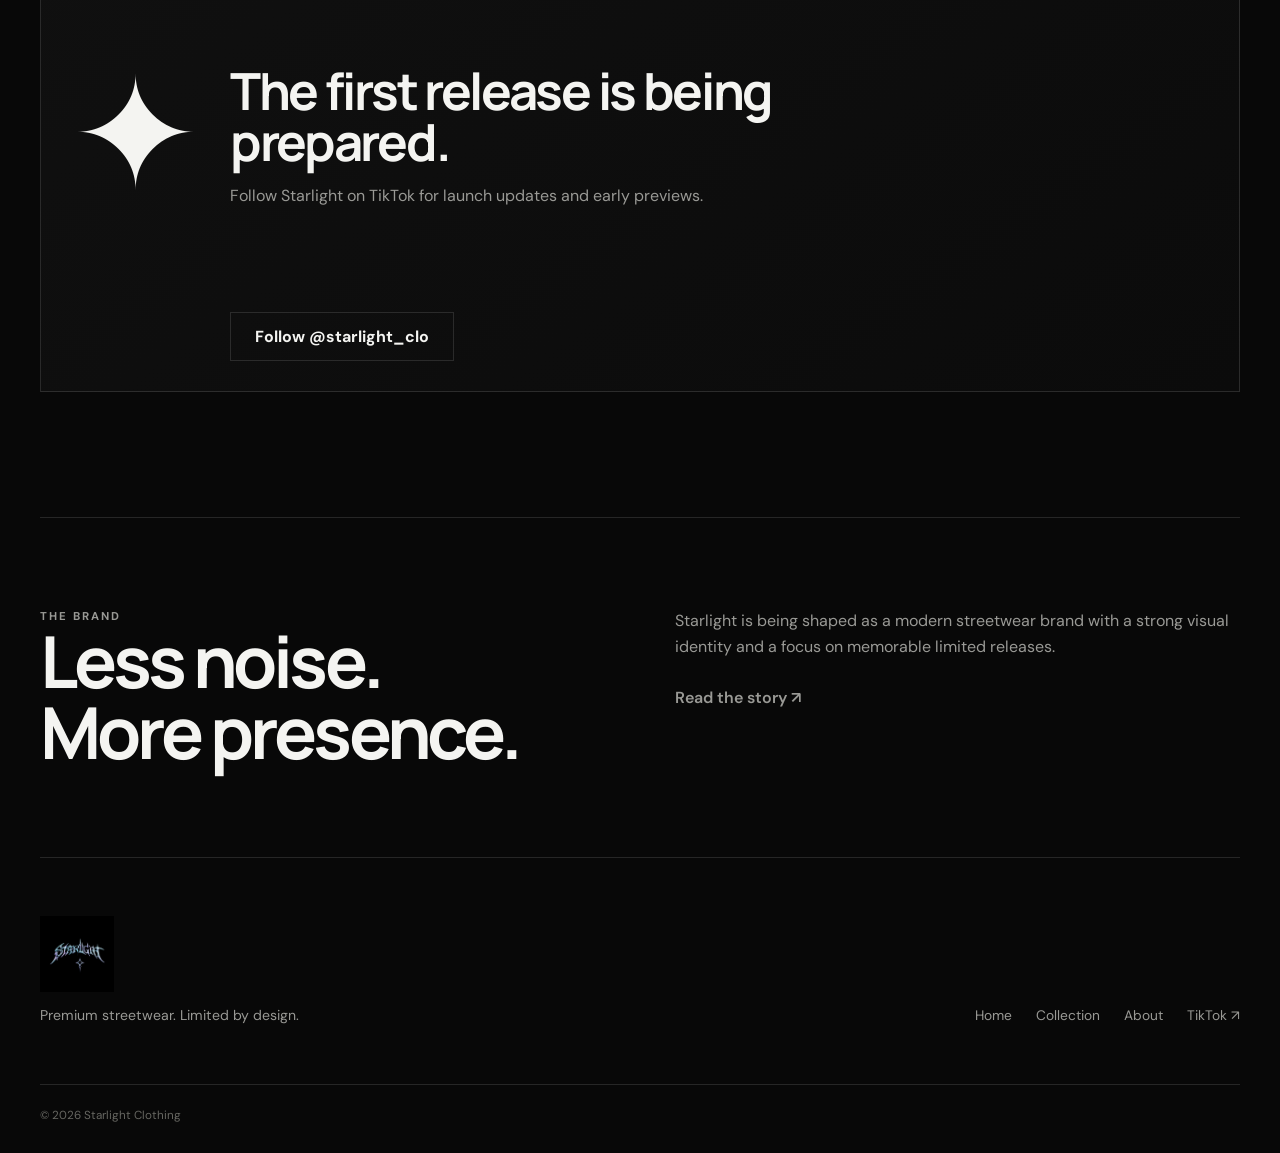
==== commit 4305ff83: "Add files via upload" ====
--- a/index.html
+++ b/index.html
@@ -3,13 +3,13 @@
 <head>
   <meta charset="UTF-8">
   <meta name="viewport" content="width=device-width, initial-scale=1.0">
-  <meta name="description" content="Starlight Clothing — premium streetwear and limited drops.">
-  <meta name="theme-color" content="#050507">
+  <meta name="description" content="Starlight Clothing — premium streetwear and limited releases.">
+  <meta name="theme-color" content="#080808">
   <title>Starlight Clothing</title>
 
   <link rel="preconnect" href="https://fonts.googleapis.com">
   <link rel="preconnect" href="https://fonts.gstatic.com" crossorigin>
-  <link href="https://fonts.googleapis.com/css2?family=Inter:wght@400;500;600;700&family=Space+Grotesk:wght@500;600;700&display=swap" rel="stylesheet">
+  <link href="https://fonts.googleapis.com/css2?family=DM+Sans:wght@400;500;600;700&family=Manrope:wght@500;600;700&display=swap" rel="stylesheet">
   <link rel="stylesheet" href="styles.css">
 </head>
 
@@ -26,11 +26,11 @@
     </nav>
 
     <div class="header-actions">
-      <button class="basket-button" id="openBasket" type="button" aria-label="Open basket">
-        Basket <span id="basketCount">0</span>
+      <button class="basket-trigger" id="openBasket" type="button" aria-label="Open basket">
+        Basket <span class="basket-count">0</span>
       </button>
 
-      <button class="menu-button" id="menuButton" type="button" aria-label="Open menu" aria-expanded="false">
+      <button class="menu-trigger" id="menuTrigger" type="button" aria-label="Open menu" aria-expanded="false">
         <span></span>
         <span></span>
       </button>
@@ -45,122 +45,80 @@
 
   <main>
     <section class="hero">
-      <div class="hero-glow glow-left"></div>
-      <div class="hero-glow glow-right"></div>
+      <div class="hero-inner reveal">
+        <img class="hero-logo" src="starlight-logo.jpg" alt="Starlight Clothing">
 
-      <div class="hero-content reveal">
-        <img class="hero-logo" src="starlight-logo.jpg" alt="Starlight Clothing">
-        <p class="eyebrow">Premium streetwear · Limited drops</p>
+        <p class="eyebrow">Premium streetwear · Limited releases</p>
         <h1>Designed to stand out.</h1>
         <p class="hero-copy">
-          A new clothing brand for people who choose their own direction and refuse to disappear into the background.
+          Starlight is a new clothing label built around confidence, individuality and carefully limited drops.
         </p>
 
-        <div class="hero-buttons">
-          <a class="primary-button" href="#collection">View collection</a>
-          <a class="secondary-link" href="about.html">Discover the brand <span>↗</span></a>
+        <div class="hero-actions">
+          <a class="button button-light" href="#collection">Explore the collection</a>
+          <a class="text-link" href="about.html">Discover the brand <span>↗</span></a>
         </div>
       </div>
 
-      <a class="scroll-cue" href="#collection" aria-label="Scroll to collection">
-        <span></span>
-        Scroll
-      </a>
+      <div class="hero-footer">
+        <span>Starlight Clothing</span>
+        <span>United Kingdom</span>
+      </div>
     </section>
 
-    <section class="statement section-shell reveal">
-      <p class="eyebrow">The vision</p>
-      <h2>More than clothing.<br>It is identity.</h2>
-      <p>
-        Starlight is being built around bold presentation, confident design and carefully limited releases.
-      </p>
+    <section class="intro section-shell reveal">
+      <p class="eyebrow">The direction</p>
+      <div class="intro-grid">
+        <h2>Made for people who refuse to blend in.</h2>
+        <p>
+          A clean visual identity, considered details and limited collections designed to feel distinctive from the first look.
+        </p>
+      </div>
     </section>
 
     <section class="collection section-shell" id="collection">
       <div class="section-heading reveal">
         <div>
-          <p class="eyebrow">First collection</p>
-          <h2>The first drop is coming.</h2>
+          <p class="eyebrow">First drop</p>
+          <h2>Coming soon.</h2>
         </div>
+
         <p>
-          Products, prices, sizes and stock will appear here once the official Shopify store is connected.
+          Products, prices, images, sizes and stock will appear here once the Shopify store is connected.
         </p>
       </div>
 
-      <div class="product-grid">
-        <article class="product-card reveal">
-          <div class="product-placeholder">
-            <span class="product-number">01</span>
-            <div class="placeholder-orbit"></div>
-            <p>Coming soon</p>
-          </div>
-          <div class="product-meta">
-            <div>
-              <h3>Starlight Essential</h3>
-              <span>First collection</span>
-            </div>
-            <strong>—</strong>
-          </div>
-          <button type="button" disabled>Available soon</button>
-        </article>
+      <div class="collection-preview reveal">
+        <div class="preview-label">
+          <span>01</span>
+          <span>Starlight / First collection</span>
+        </div>
 
-        <article class="product-card reveal">
-          <div class="product-placeholder purple">
-            <span class="product-number">02</span>
-            <div class="placeholder-orbit"></div>
-            <p>Coming soon</p>
-          </div>
-          <div class="product-meta">
-            <div>
-              <h3>Starlight Signature</h3>
-              <span>First collection</span>
-            </div>
-            <strong>—</strong>
-          </div>
-          <button type="button" disabled>Available soon</button>
-        </article>
+        <div class="preview-mark">✦</div>
 
-        <article class="product-card reveal">
-          <div class="product-placeholder">
-            <span class="product-number">03</span>
-            <div class="placeholder-orbit"></div>
-            <p>Coming soon</p>
-          </div>
-          <div class="product-meta">
-            <div>
-              <h3>Starlight Limited</h3>
-              <span>First collection</span>
-            </div>
-            <strong>—</strong>
-          </div>
-          <button type="button" disabled>Available soon</button>
-        </article>
+        <div class="preview-copy">
+          <h3>The first release is being prepared.</h3>
+          <p>Follow Starlight on TikTok for launch updates and early previews.</p>
+        </div>
+
+        <a class="button button-outline" href="https://www.tiktok.com/@starlight_clo" target="_blank" rel="noopener noreferrer">
+          Follow @starlight_clo
+        </a>
       </div>
     </section>
 
-    <section class="about-preview section-shell reveal">
+    <section class="brand-section section-shell reveal">
       <div>
         <p class="eyebrow">The brand</p>
-        <h2>Built for presence.</h2>
+        <h2>Less noise.<br>More presence.</h2>
       </div>
 
       <div>
         <p>
-          Every Starlight release is intended to feel recognisable, confident and difficult to ignore.
+          Starlight is being shaped as a modern streetwear brand with a strong visual identity and a focus on memorable limited releases.
         </p>
-        <a class="secondary-link" href="about.html">Read the story <span>↗</span></a>
+        <a class="text-link" href="about.html">Read the story <span>↗</span></a>
       </div>
-    </section>
-
-    <section class="social-strip section-shell reveal">
-      <div>
-        <p class="eyebrow">Follow the journey</p>
-        <h2>See the brand take shape.</h2>
-      </div>
-
-      <a class="primary-button" href="https://www.tiktok.com/@starlight_clo" target="_blank" rel="noopener noreferrer">
-        TikTok @starlight_clo ↗
-      </a>
     </section>
   </main>
 
@@ -181,26 +139,26 @@
 
     <div class="footer-bottom">
       <span>© <span id="year"></span> Starlight Clothing</span>
-      <span>Website by Vinctec</span>
     </div>
   </footer>
 
   <div class="basket-overlay" id="basketOverlay"></div>
 
   <aside class="basket-drawer" id="basketDrawer" aria-hidden="true" aria-label="Shopping basket">
-    <div class="basket-header">
+    <div class="basket-head">
       <div>
         <p class="eyebrow">Your selection</p>
         <h2>Basket</h2>
       </div>
+
       <button id="closeBasket" type="button" aria-label="Close basket">×</button>
     </div>
 
     <div class="basket-empty">
-      <span class="empty-icon">✦</span>
+      <span class="empty-mark">✦</span>
       <h3>Your basket is empty.</h3>
       <p>The first Starlight collection is coming soon.</p>
-      <button class="outline-button" id="continueShopping" type="button">Continue browsing</button>
+      <button class="button button-outline" id="continueShopping" type="button">Continue browsing</button>
     </div>
 
     <div class="basket-summary">
--- a/styles.css
+++ b/styles.css
@@ -1,17 +1,13 @@
-/* ==============================
-   STARLIGHT — FINAL CLIENT PREVIEW
-   ============================== */
+/* Starlight Clothing — client-ready preview */
 
 :root {
-  --bg: #050507;
-  --surface: #0d0d12;
-  --surface-light: #14141b;
-  --text: #f8f8fb;
-  --muted: #a1a1ad;
-  --line: rgba(255, 255, 255, 0.11);
-  --blue: #8dcfff;
-  --purple: #a48bff;
-  --max: 1220px;
+  --background: #080808;
+  --surface: #101010;
+  --surface-soft: #151515;
+  --text: #f4f4f1;
+  --muted: #999995;
+  --line: rgba(255, 255, 255, 0.12);
+  --max-width: 1200px;
 }
 
 * {
@@ -24,12 +20,9 @@
 
 body {
   margin: 0;
-  background:
-    radial-gradient(circle at 15% 8%, rgba(96, 164, 255, 0.11), transparent 26%),
-    radial-gradient(circle at 88% 28%, rgba(154, 102, 255, 0.09), transparent 27%),
-    var(--bg);
+  background: var(--background);
   color: var(--text);
-  font-family: "Inter", Arial, sans-serif;
+  font-family: "DM Sans", Arial, sans-serif;
   line-height: 1.6;
   overflow-x: hidden;
 }
@@ -43,8 +36,7 @@
   text-decoration: none;
 }
 
-button,
-input {
+button {
   font: inherit;
 }
 
@@ -59,47 +51,48 @@
 }
 
 .section-shell {
-  width: min(calc(100% - 40px), var(--max));
+  width: min(calc(100% - 40px), var(--max-width));
   margin-inline: auto;
 }
 
 .eyebrow {
   margin: 0 0 16px;
-  color: var(--blue);
-  font-size: 0.72rem;
+  color: #b7b7b0;
+  font-size: 0.71rem;
   font-weight: 700;
-  letter-spacing: 0.19em;
+  letter-spacing: 0.18em;
   text-transform: uppercase;
 }
 
 /* Header */
+
 .site-header {
   position: fixed;
   inset: 0 0 auto;
   z-index: 100;
-  height: 78px;
-  padding-inline: max(22px, calc((100vw - var(--max)) / 2));
-  display: flex;
+  height: 76px;
+  padding-inline: max(22px, calc((100vw - var(--max-width)) / 2));
+  display: grid;
+  grid-template-columns: 1fr auto 1fr;
   align-items: center;
-  justify-content: space-between;
-  background: rgba(5, 5, 7, 0.58);
+  background: rgba(8, 8, 8, 0.78);
   border-bottom: 1px solid transparent;
-  backdrop-filter: blur(18px);
+  backdrop-filter: blur(16px);
   transition: background 0.25s ease, border-color 0.25s ease;
 }
 
 .site-header.scrolled {
-  background: rgba(5, 5, 7, 0.9);
+  background: rgba(8, 8, 8, 0.95);
   border-color: var(--line);
 }
 
 .brand {
-  width: 112px;
+  width: 118px;
 }
 
 .brand img {
   width: 100%;
-  height: 48px;
+  height: 46px;
   object-fit: contain;
 }
 
@@ -111,7 +104,7 @@
 .desktop-nav a {
   position: relative;
   color: var(--muted);
-  font-size: 0.88rem;
+  font-size: 0.86rem;
   font-weight: 600;
 }
 
@@ -127,16 +120,17 @@
   bottom: -10px;
   left: 0;
   height: 1px;
-  background: linear-gradient(90deg, var(--blue), var(--purple));
+  background: var(--text);
 }
 
 .header-actions {
+  justify-self: end;
   display: flex;
   align-items: center;
-  gap: 12px;
-}
-
-.basket-button {
+  gap: 14px;
+}
+
+.basket-trigger {
   display: flex;
   align-items: center;
   gap: 9px;
@@ -144,13 +138,13 @@
   border: 0;
   background: transparent;
   color: var(--text);
-  font-size: 0.82rem;
+  font-size: 0.8rem;
   font-weight: 700;
   text-transform: uppercase;
   cursor: pointer;
 }
 
-.basket-button span {
+.basket-count {
   width: 23px;
   height: 23px;
   display: grid;
@@ -160,7 +154,7 @@
   font-size: 0.68rem;
 }
 
-.menu-button {
+.menu-trigger {
   display: none;
   width: 34px;
   height: 34px;
@@ -170,24 +164,24 @@
   cursor: pointer;
 }
 
-.menu-button span {
+.menu-trigger span {
   display: block;
   width: 100%;
   height: 1px;
   margin: 6px 0;
-  background: white;
+  background: var(--text);
 }
 
 .mobile-menu {
   position: fixed;
-  top: 78px;
+  top: 76px;
   right: 0;
   left: 0;
   z-index: 90;
   display: none;
   gap: 18px;
   padding: 24px;
-  background: rgba(5, 5, 7, 0.98);
+  background: rgba(8, 8, 8, 0.98);
   border-bottom: 1px solid var(--line);
 }
 
@@ -196,47 +190,43 @@
 }
 
 /* Hero */
+
 .hero {
   position: relative;
   min-height: 100vh;
-  padding: 135px 24px 75px;
+  padding: 130px 24px 74px;
   display: grid;
   place-items: center;
-  overflow: hidden;
   text-align: center;
 }
 
-.hero-content {
-  position: relative;
-  z-index: 2;
-  max-width: 900px;
+.hero-inner {
+  max-width: 880px;
 }
 
 .hero-logo {
-  /* Medium-sized logo as requested */
-  width: min(76vw, 430px);
-  max-height: 250px;
-  margin: 0 auto 24px;
+  width: min(72vw, 390px);
+  max-height: 220px;
+  margin: 0 auto 26px;
   object-fit: contain;
-  filter: drop-shadow(0 0 35px rgba(132, 180, 255, 0.16));
 }
 
 .hero h1 {
   margin: 0;
-  font-family: "Space Grotesk", sans-serif;
-  font-size: clamp(3.4rem, 8.4vw, 7.6rem);
-  line-height: 0.92;
+  font-family: "Manrope", sans-serif;
+  font-size: clamp(3.3rem, 8vw, 7rem);
+  line-height: 0.93;
   letter-spacing: -0.065em;
 }
 
 .hero-copy {
-  max-width: 620px;
-  margin: 27px auto 0;
-  color: var(--muted);
-  font-size: 1.04rem;
-}
-
-.hero-buttons {
+  max-width: 610px;
+  margin: 26px auto 0;
+  color: var(--muted);
+  font-size: 1.02rem;
+}
+
+.hero-actions {
   margin-top: 34px;
   display: flex;
   align-items: center;
@@ -244,298 +234,241 @@
   gap: 28px;
 }
 
-.primary-button {
-  min-height: 50px;
-  padding: 0 25px;
+.button {
+  min-height: 49px;
+  padding: 0 24px;
   display: inline-flex;
   align-items: center;
   justify-content: center;
-  border: 1px solid rgba(255, 255, 255, 0.3);
-  background: linear-gradient(115deg, rgba(117, 198, 255, 0.18), rgba(154, 116, 255, 0.2));
-  color: white;
+  border: 1px solid var(--line);
   font-weight: 700;
-  transition: transform 0.25s ease, border-color 0.25s ease;
-}
-
-.primary-button:hover {
-  transform: translateY(-3px);
-  border-color: rgba(255, 255, 255, 0.58);
-}
-
-.secondary-link {
+  cursor: pointer;
+  transition: transform 0.2s ease, background 0.2s ease, color 0.2s ease;
+}
+
+.button:hover {
+  transform: translateY(-2px);
+}
+
+.button-light {
+  background: var(--text);
+  color: #0a0a0a;
+}
+
+.button-outline {
+  background: transparent;
+  color: var(--text);
+}
+
+.button-outline:hover {
+  background: var(--text);
+  color: #0a0a0a;
+}
+
+.text-link {
   color: var(--muted);
   font-weight: 600;
 }
 
-.secondary-link:hover {
-  color: white;
-}
-
-.hero-glow {
+.text-link:hover {
+  color: var(--text);
+}
+
+.hero-footer {
   position: absolute;
-  width: 360px;
-  height: 360px;
-  border-radius: 50%;
-  filter: blur(100px);
-  opacity: 0.18;
-}
-
-.glow-left {
-  top: 24%;
-  left: -200px;
-  background: #5eaaff;
-}
-
-.glow-right {
-  right: -190px;
-  bottom: 8%;
-  background: #8e5fff;
-}
-
-.scroll-cue {
-  position: absolute;
-  bottom: 28px;
-  display: grid;
-  gap: 8px;
-  place-items: center;
-  color: #686876;
-  font-size: 0.68rem;
+  right: max(22px, calc((100vw - var(--max-width)) / 2));
+  bottom: 26px;
+  left: max(22px, calc((100vw - var(--max-width)) / 2));
+  display: flex;
+  justify-content: space-between;
+  color: #62625e;
+  font-size: 0.67rem;
   font-weight: 700;
-  letter-spacing: 0.16em;
+  letter-spacing: 0.14em;
   text-transform: uppercase;
 }
 
-.scroll-cue span {
-  width: 1px;
-  height: 34px;
-  background: linear-gradient(var(--blue), transparent);
-}
-
-/* Main sections */
-.statement {
-  padding-top: 130px;
-  padding-bottom: 130px;
+/* Homepage sections */
+
+.intro {
+  padding-top: 125px;
+  padding-bottom: 125px;
   border-top: 1px solid var(--line);
 }
 
-.statement h2,
+.intro-grid {
+  display: grid;
+  grid-template-columns: 1.25fr 0.75fr;
+  gap: 70px;
+  align-items: end;
+}
+
+.intro h2,
 .section-heading h2,
-.about-preview h2,
-.social-strip h2,
-.story h2 {
+.brand-section h2,
+.story h2,
+.tiktok-section h2 {
   margin: 0;
-  font-family: "Space Grotesk", sans-serif;
-  font-size: clamp(2.7rem, 5.8vw, 5.7rem);
-  line-height: 0.97;
+  font-family: "Manrope", sans-serif;
+  font-size: clamp(2.7rem, 5.6vw, 5.5rem);
+  line-height: 0.98;
   letter-spacing: -0.055em;
 }
 
-.statement > p:last-child {
-  max-width: 650px;
-  margin: 32px 0 0 auto;
-  color: var(--muted);
-  font-size: clamp(1.05rem, 2vw, 1.35rem);
+.intro-grid p,
+.section-heading > p,
+.brand-section p,
+.story-copy p,
+.tiktok-section p {
+  margin: 0;
+  color: var(--muted);
 }
 
 .collection {
-  padding-top: 30px;
-  padding-bottom: 135px;
+  padding-top: 20px;
+  padding-bottom: 125px;
 }
 
 .section-heading {
   display: grid;
-  grid-template-columns: 1.3fr 0.7fr;
+  grid-template-columns: 1.25fr 0.75fr;
+  gap: 70px;
   align-items: end;
-  gap: 60px;
-}
-
-.section-heading > p {
-  margin: 0 0 7px;
-  color: var(--muted);
-}
-
-.product-grid {
-  margin-top: 65px;
-  display: grid;
-  grid-template-columns: repeat(3, 1fr);
-  gap: 20px;
-}
-
-.product-card {
-  padding: 13px;
+}
+
+.collection-preview {
+  min-height: 480px;
+  margin-top: 62px;
+  padding: 30px;
+  display: grid;
+  grid-template-columns: auto 1fr;
+  grid-template-rows: auto 1fr auto;
+  gap: 30px;
   border: 1px solid var(--line);
-  background: rgba(255, 255, 255, 0.022);
-  transition: transform 0.3s ease, border-color 0.3s ease;
-}
-
-.product-card:hover {
-  transform: translateY(-7px);
-  border-color: rgba(141, 207, 255, 0.34);
-}
-
-.product-placeholder {
-  position: relative;
-  aspect-ratio: 0.82;
-  overflow: hidden;
-  background:
-    radial-gradient(circle at 28% 22%, rgba(93, 177, 255, 0.22), transparent 30%),
-    linear-gradient(145deg, #11121a, #09090d);
-}
-
-.product-placeholder.purple {
-  background:
-    radial-gradient(circle at 72% 22%, rgba(161, 117, 255, 0.23), transparent 30%),
-    linear-gradient(145deg, #11121a, #09090d);
-}
-
-.product-number {
-  position: absolute;
-  top: 17px;
-  left: 17px;
-  color: #757584;
+  background: linear-gradient(145deg, #101010, #0b0b0b);
+}
+
+.preview-label {
+  grid-column: 1 / -1;
+  display: flex;
+  justify-content: space-between;
+  color: #676762;
   font-size: 0.7rem;
-  letter-spacing: 0.17em;
-}
-
-.placeholder-orbit {
-  position: absolute;
-  inset: 20%;
-  border: 1px solid rgba(255, 255, 255, 0.11);
-  border-radius: 50%;
-}
-
-.placeholder-orbit::after {
-  content: "";
-  position: absolute;
-  inset: 21%;
-  border: 1px solid rgba(255, 255, 255, 0.09);
-  border-radius: 50%;
-}
-
-.product-placeholder p {
-  position: absolute;
-  right: 0;
-  bottom: 17px;
-  left: 0;
+  font-weight: 700;
+  letter-spacing: 0.14em;
+  text-transform: uppercase;
+}
+
+.preview-mark {
+  align-self: center;
+  font-size: clamp(5rem, 12vw, 10rem);
+  line-height: 1;
+}
+
+.preview-copy {
+  align-self: center;
+  max-width: 620px;
+}
+
+.preview-copy h3 {
+  margin: 0 0 16px;
+  font-family: "Manrope", sans-serif;
+  font-size: clamp(2rem, 4vw, 4rem);
+  line-height: 1;
+  letter-spacing: -0.045em;
+}
+
+.preview-copy p {
   margin: 0;
-  color: #8f8f9d;
-  font-size: 0.72rem;
-  letter-spacing: 0.17em;
-  text-align: center;
-  text-transform: uppercase;
-}
-
-.product-meta {
-  padding: 19px 2px 15px;
-  display: flex;
-  align-items: flex-start;
-  justify-content: space-between;
-}
-
-.product-meta h3 {
-  margin: 0;
-  font-size: 1rem;
-}
-
-.product-meta span {
-  color: var(--muted);
-  font-size: 0.79rem;
-}
-
-.product-card > button {
-  width: 100%;
-  min-height: 45px;
-  border: 1px solid var(--line);
-  background: transparent;
-  color: #6e6e7a;
-}
-
-.about-preview,
-.social-strip {
+  color: var(--muted);
+}
+
+.collection-preview .button {
+  grid-column: 2;
+  justify-self: start;
+}
+
+.brand-section {
   padding-top: 90px;
   padding-bottom: 90px;
   display: grid;
   grid-template-columns: 1fr 1fr;
-  gap: 65px;
+  gap: 70px;
   border-top: 1px solid var(--line);
-}
-
-.about-preview p,
-.social-strip p {
-  max-width: 570px;
-  margin: 0 0 25px;
-  color: var(--muted);
-}
-
-.social-strip {
-  margin-bottom: 125px;
-  align-items: end;
   border-bottom: 1px solid var(--line);
 }
 
+.brand-section .text-link {
+  display: inline-block;
+  margin-top: 26px;
+}
+
 /* About page */
+
 .about-hero {
   min-height: 92vh;
-  padding: 145px max(22px, calc((100vw - var(--max)) / 2)) 80px;
+  padding: 138px max(22px, calc((100vw - var(--max-width)) / 2)) 75px;
   display: grid;
   grid-template-columns: 1.15fr 0.85fr;
   align-items: center;
-  gap: 65px;
+  gap: 70px;
 }
 
 .about-copy h1 {
   margin: 0;
-  font-family: "Space Grotesk", sans-serif;
-  font-size: clamp(3.4rem, 6.8vw, 6.7rem);
-  line-height: 0.94;
+  font-family: "Manrope", sans-serif;
+  font-size: clamp(3.1rem, 6.5vw, 6.4rem);
+  line-height: 0.95;
   letter-spacing: -0.06em;
 }
 
 .about-copy > p:last-child {
-  max-width: 580px;
-  margin-top: 28px;
-  color: var(--muted);
-}
-
-.about-logo-card {
+  max-width: 600px;
+  margin-top: 26px;
+  color: var(--muted);
+}
+
+.about-logo {
+  min-height: 450px;
   padding: 30px;
   display: grid;
   place-items: center;
   border: 1px solid var(--line);
-  background:
-    radial-gradient(circle at center, rgba(118, 174, 255, 0.12), transparent 56%),
-    #09090d;
-}
-
-.about-logo-card img {
-  width: min(100%, 390px);
+  background: var(--surface);
+}
+
+.about-logo img {
+  width: min(100%, 360px);
   object-fit: contain;
 }
 
 .story {
-  padding-top: 125px;
-  padding-bottom: 125px;
+  padding-top: 120px;
+  padding-bottom: 120px;
   display: grid;
   grid-template-columns: 0.35fr 1fr;
-  gap: 65px;
+  gap: 70px;
   border-top: 1px solid var(--line);
 }
 
-.story-number {
-  color: #3c3c47;
-  font-family: "Space Grotesk", sans-serif;
+.story-index {
+  color: #383836;
+  font-family: "Manrope", sans-serif;
   font-size: clamp(5rem, 9vw, 9rem);
   line-height: 1;
 }
 
-.story-content p:not(.eyebrow) {
-  max-width: 720px;
-  margin: 28px 0 0;
-  color: var(--muted);
+.story-copy {
+  max-width: 820px;
+}
+
+.story-copy p {
+  max-width: 680px;
+  margin-top: 28px;
 }
 
 .values {
-  padding-bottom: 125px;
+  padding-bottom: 120px;
   display: grid;
   grid-template-columns: repeat(3, 1fr);
   gap: 18px;
@@ -547,17 +480,18 @@
   display: flex;
   flex-direction: column;
   border: 1px solid var(--line);
-  background: rgba(255, 255, 255, 0.02);
+  background: #0c0c0c;
 }
 
 .value-card span {
-  color: var(--blue);
-  font-size: 0.73rem;
+  color: #6d6d68;
+  font-size: 0.72rem;
+  font-weight: 700;
 }
 
 .value-card h3 {
   margin: auto 0 10px;
-  font-family: "Space Grotesk", sans-serif;
+  font-family: "Manrope", sans-serif;
   font-size: 2rem;
 }
 
@@ -566,7 +500,24 @@
   color: var(--muted);
 }
 
+.tiktok-section {
+  margin-bottom: 120px;
+  padding-top: 85px;
+  padding-bottom: 85px;
+  display: flex;
+  align-items: end;
+  justify-content: space-between;
+  gap: 50px;
+  border-top: 1px solid var(--line);
+  border-bottom: 1px solid var(--line);
+}
+
+.tiktok-section p {
+  margin-top: 20px;
+}
+
 /* Footer */
+
 .site-footer {
   padding-bottom: 28px;
 }
@@ -574,15 +525,14 @@
 .footer-top {
   padding: 58px 0;
   display: flex;
-  align-items: flex-end;
+  align-items: end;
   justify-content: space-between;
   gap: 40px;
-  border-top: 1px solid var(--line);
 }
 
 .footer-brand img {
-  width: 180px;
-  max-height: 80px;
+  width: 170px;
+  max-height: 76px;
   object-fit: contain;
   object-position: left center;
 }
@@ -596,28 +546,27 @@
 .footer-links {
   display: flex;
   flex-wrap: wrap;
-  gap: 25px;
+  gap: 24px;
 }
 
 .footer-links a {
   color: var(--muted);
-  font-size: 0.88rem;
+  font-size: 0.86rem;
 }
 
 .footer-links a:hover {
-  color: white;
+  color: var(--text);
 }
 
 .footer-bottom {
-  padding-top: 22px;
-  display: flex;
-  justify-content: space-between;
+  padding-top: 21px;
   border-top: 1px solid var(--line);
-  color: #686875;
-  font-size: 0.74rem;
-}
-
-/* Basket */
+  color: #666661;
+  font-size: 0.73rem;
+}
+
+/* Basket drawer */
+
 .basket-overlay {
   position: fixed;
   inset: 0;
@@ -625,7 +574,7 @@
   visibility: hidden;
   background: rgba(0, 0, 0, 0.66);
   opacity: 0;
-  transition: 0.3s ease;
+  transition: 0.28s ease;
 }
 
 .basket-overlay.open {
@@ -638,37 +587,37 @@
   top: 0;
   right: 0;
   z-index: 210;
-  width: min(445px, 100%);
+  width: min(440px, 100%);
   height: 100vh;
   padding: 30px;
   display: flex;
   flex-direction: column;
-  background: #09090d;
+  background: #0b0b0b;
   border-left: 1px solid var(--line);
   transform: translateX(102%);
-  transition: transform 0.38s cubic-bezier(0.22, 1, 0.36, 1);
+  transition: transform 0.35s cubic-bezier(0.22, 1, 0.36, 1);
 }
 
 .basket-drawer.open {
   transform: translateX(0);
 }
 
-.basket-header {
+.basket-head {
   display: flex;
   align-items: flex-start;
   justify-content: space-between;
 }
 
-.basket-header h2 {
+.basket-head h2 {
   margin: 0;
-  font-family: "Space Grotesk", sans-serif;
-  font-size: 2.25rem;
-}
-
-.basket-header > button {
+  font-family: "Manrope", sans-serif;
+  font-size: 2.2rem;
+}
+
+.basket-head > button {
   border: 0;
   background: transparent;
-  color: white;
+  color: var(--text);
   font-size: 2rem;
   cursor: pointer;
 }
@@ -678,29 +627,19 @@
   text-align: center;
 }
 
-.empty-icon {
-  color: var(--blue);
-  font-size: 2.8rem;
-  text-shadow: 0 0 28px rgba(141, 207, 255, 0.35);
+.empty-mark {
+  font-size: 2.7rem;
 }
 
 .basket-empty h3 {
   margin: 14px 0 8px;
-  font-size: 1.45rem;
+  font-size: 1.4rem;
 }
 
 .basket-empty p {
   max-width: 280px;
   margin: 0 auto 24px;
   color: var(--muted);
-}
-
-.outline-button {
-  padding: 12px 19px;
-  border: 1px solid var(--line);
-  background: transparent;
-  color: white;
-  cursor: pointer;
 }
 
 .basket-summary {
@@ -718,23 +657,24 @@
   width: 100%;
   min-height: 49px;
   border: 0;
-  background: #202029;
-  color: #71717d;
+  background: #222;
+  color: #777;
 }
 
 .basket-summary small {
   display: block;
-  margin-top: 11px;
-  color: #686875;
+  margin-top: 10px;
+  color: #666;
   font-size: 0.7rem;
   text-align: center;
 }
 
-/* Reveal animation */
+/* Animation */
+
 .reveal {
   opacity: 0;
-  transform: translateY(24px);
-  transition: opacity 0.75s ease, transform 0.75s ease;
+  transform: translateY(22px);
+  transition: opacity 0.7s ease, transform 0.7s ease;
 }
 
 .reveal.visible {
@@ -743,131 +683,154 @@
 }
 
 /* Responsive */
+
 @media (max-width: 900px) {
   .desktop-nav {
     display: none;
   }
 
-  .menu-button {
+  .menu-trigger {
     display: block;
   }
 
+  .intro-grid,
   .section-heading,
-  .about-preview,
-  .social-strip,
+  .brand-section,
   .about-hero {
     grid-template-columns: 1fr;
   }
 
-  .product-grid,
+  .about-hero {
+    min-height: auto;
+  }
+
+  .story {
+    grid-template-columns: 1fr;
+  }
+
   .values {
     grid-template-columns: repeat(2, 1fr);
   }
 
-  .about-hero {
-    min-height: auto;
-    padding-top: 130px;
-  }
-
-  .story {
-    grid-template-columns: 1fr;
-  }
-
-  .story-number {
-    font-size: 5rem;
+  .tiktok-section {
+    align-items: flex-start;
+    flex-direction: column;
   }
 }
 
 @media (max-width: 620px) {
   .site-header {
-    height: 70px;
+    height: 68px;
     padding-inline: 17px;
+    grid-template-columns: 1fr auto;
   }
 
   .brand {
-    width: 94px;
+    width: 96px;
   }
 
   .brand img {
-    height: 42px;
+    height: 40px;
   }
 
   .mobile-menu {
-    top: 70px;
+    top: 68px;
+  }
+
+  .basket-trigger {
+    font-size: 0;
+  }
+
+  .basket-trigger span {
+    font-size: 0.68rem;
   }
 
   .hero {
     min-height: 92vh;
-    padding: 115px 18px 75px;
+    padding: 110px 17px 70px;
   }
 
   .hero-logo {
-    width: min(82vw, 330px);
-    max-height: 190px;
+    width: min(82vw, 310px);
+    max-height: 175px;
   }
 
   .hero h1 {
-    font-size: clamp(3.15rem, 16vw, 5.2rem);
-  }
-
-  .hero-buttons {
+    font-size: clamp(3rem, 15vw, 5rem);
+  }
+
+  .hero-actions {
     flex-direction: column;
     gap: 18px;
   }
 
-  .scroll-cue {
+  .hero-footer {
     display: none;
   }
 
   .section-shell {
-    width: min(calc(100% - 30px), var(--max));
-  }
-
-  .statement {
-    padding-top: 90px;
+    width: min(calc(100% - 30px), var(--max-width));
+  }
+
+  .intro {
+    padding-top: 88px;
+    padding-bottom: 88px;
+  }
+
+  .collection {
     padding-bottom: 90px;
-  }
-
-  .collection {
-    padding-bottom: 95px;
   }
 
   .section-heading {
     gap: 24px;
   }
 
-  .product-grid,
+  .collection-preview {
+    min-height: 430px;
+    padding: 22px;
+    grid-template-columns: 1fr;
+    grid-template-rows: auto auto 1fr auto;
+  }
+
+  .collection-preview .button {
+    grid-column: 1;
+  }
+
+  .brand-section {
+    padding-top: 64px;
+    padding-bottom: 64px;
+    gap: 28px;
+  }
+
+  .about-hero {
+    padding: 110px 17px 64px;
+  }
+
+  .about-logo {
+    min-height: 320px;
+  }
+
+  .story {
+    padding-top: 86px;
+    padding-bottom: 86px;
+  }
+
+  .story-index {
+    font-size: 4.8rem;
+  }
+
   .values {
     grid-template-columns: 1fr;
   }
 
-  .about-preview,
-  .social-strip {
-    padding-top: 65px;
-    padding-bottom: 65px;
-    gap: 30px;
-  }
-
-  .social-strip {
-    margin-bottom: 90px;
-  }
-
-  .about-hero {
-    padding: 115px 17px 65px;
-  }
-
-  .story {
-    padding-top: 90px;
-    padding-bottom: 90px;
+  .tiktok-section {
+    margin-bottom: 88px;
+    padding-top: 64px;
+    padding-bottom: 64px;
   }
 
   .footer-top {
     align-items: flex-start;
-    flex-direction: column;
-  }
-
-  .footer-bottom {
-    gap: 9px;
     flex-direction: column;
   }
 
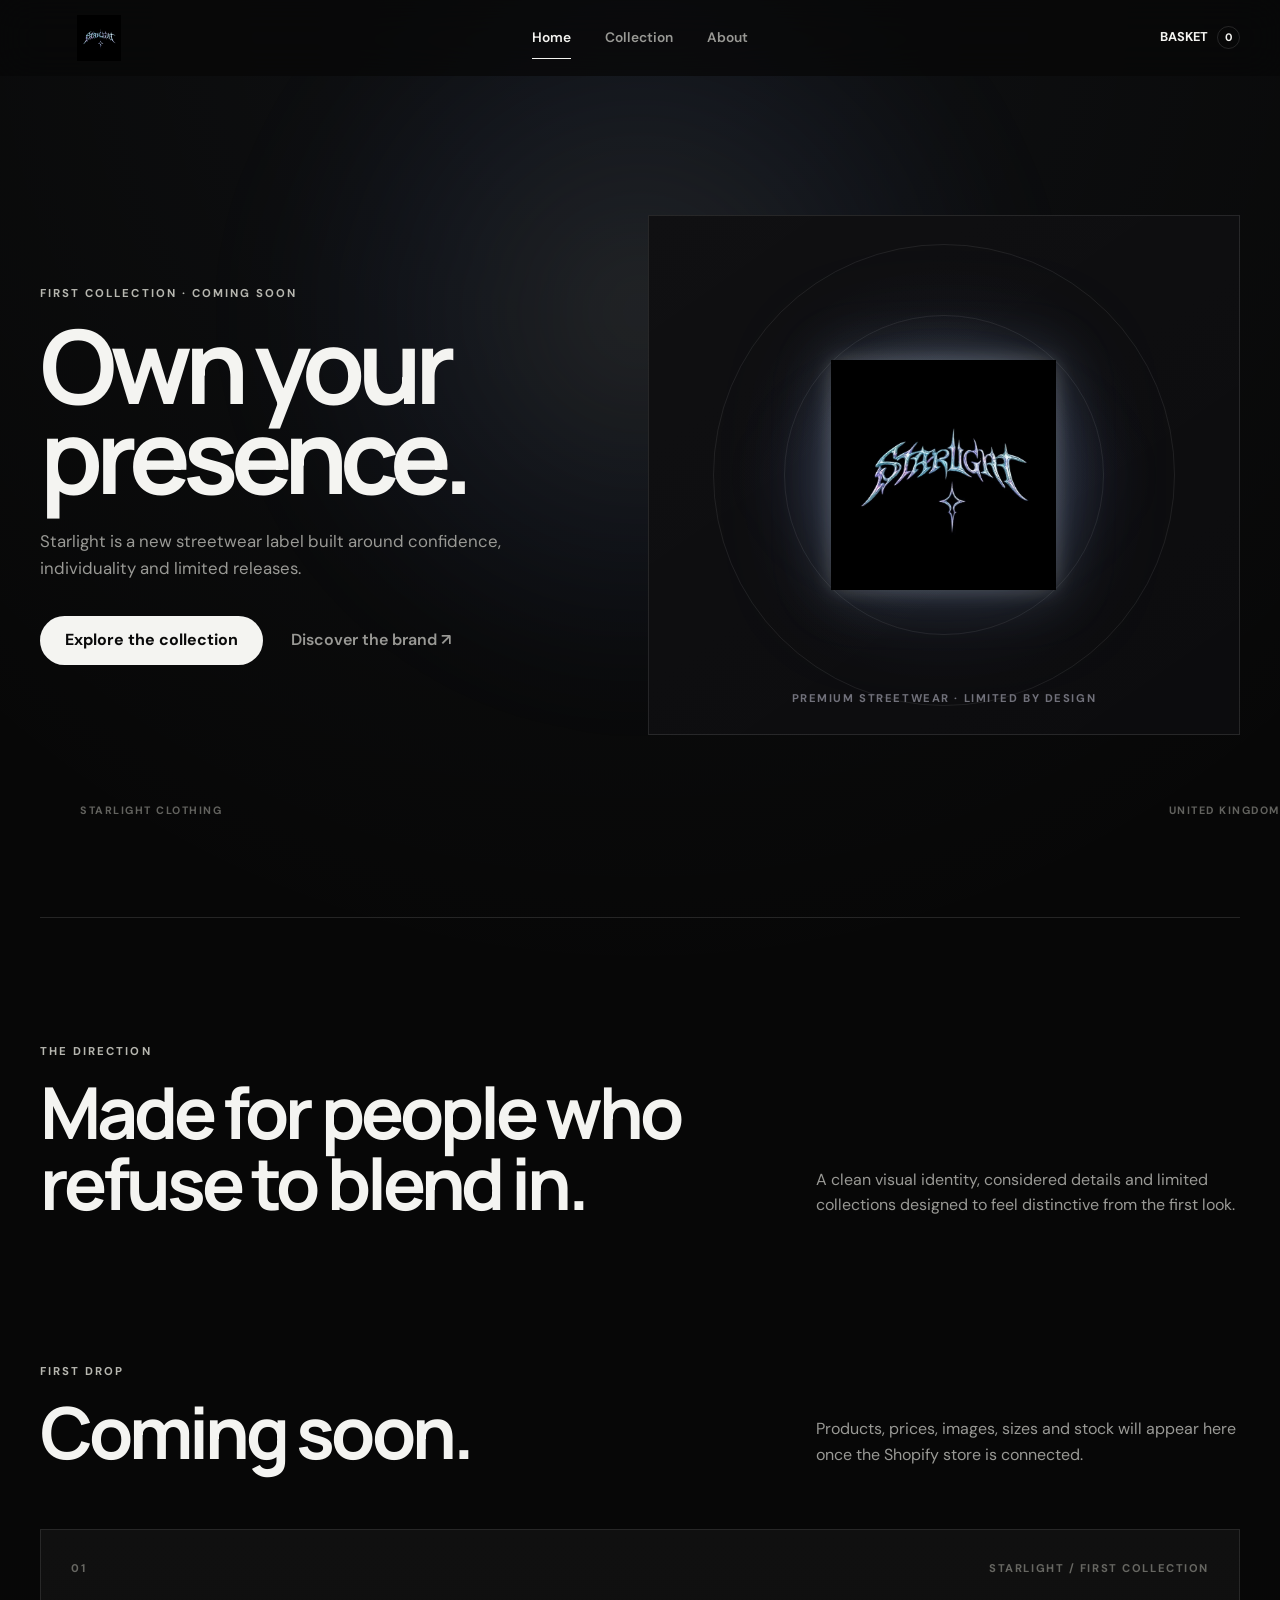
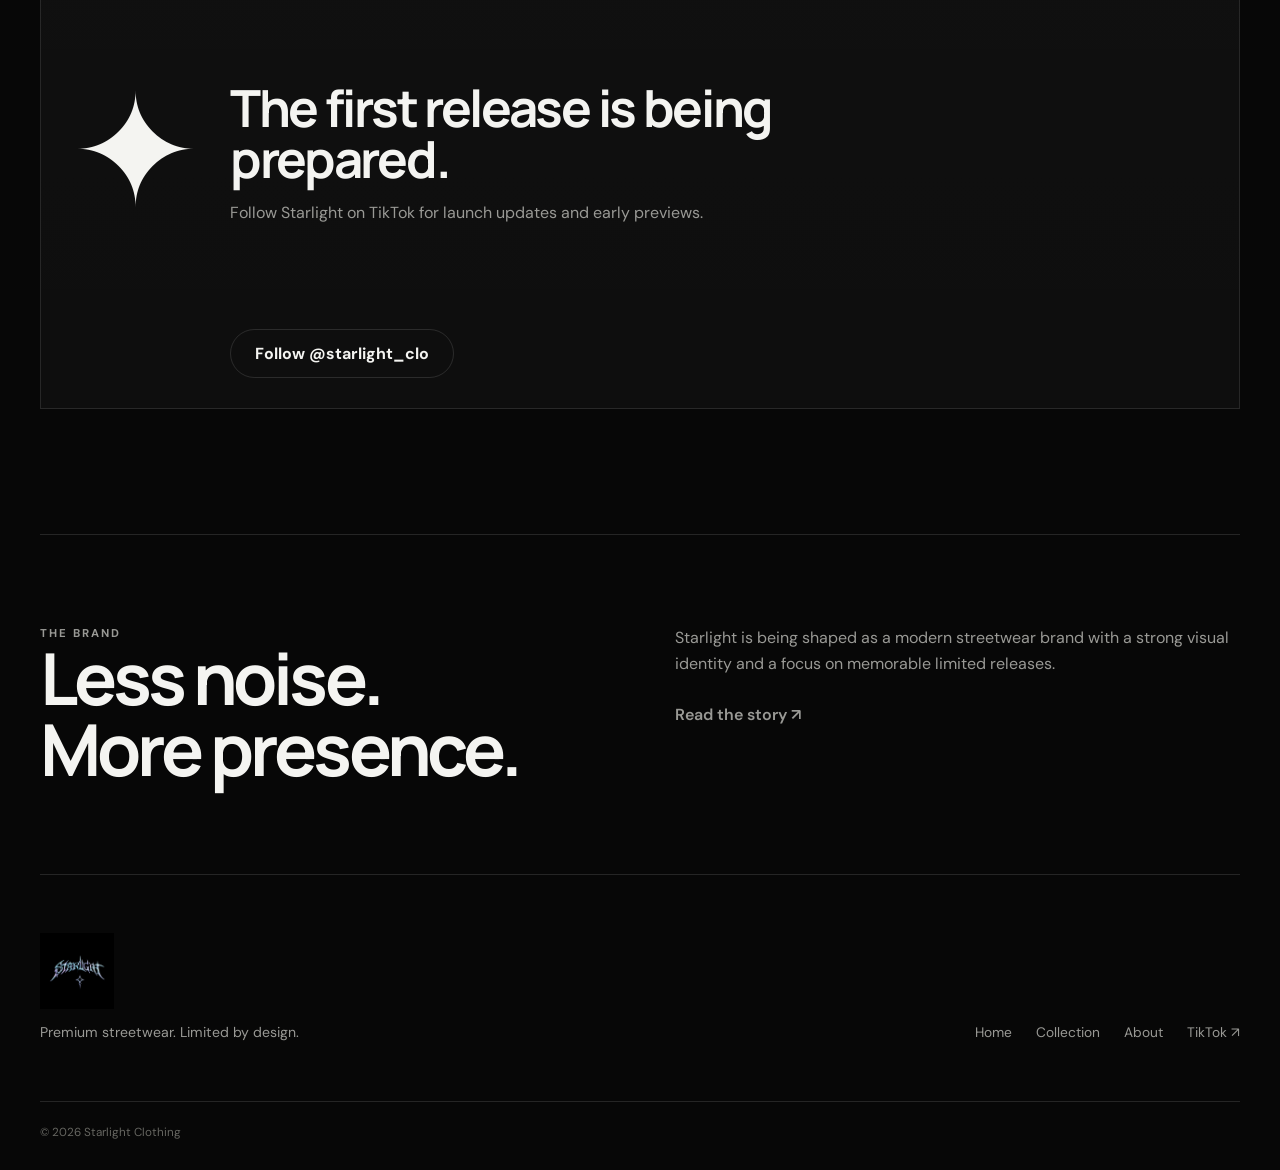
==== commit e1587c87: "Add files via upload" ====
--- a/index.html
+++ b/index.html
@@ -45,18 +45,26 @@
 
   <main>
     <section class="hero">
-      <div class="hero-inner reveal">
-        <img class="hero-logo" src="starlight-logo.jpg" alt="Starlight Clothing">
+      <div class="campaign-grid">
+        <div class="campaign-copy reveal">
+          <p class="eyebrow">First collection · Coming soon</p>
+          <h1>Own your presence.</h1>
+          <p class="campaign-intro">
+            Starlight is a new streetwear label built around confidence, individuality and limited releases.
+          </p>
 
-        <p class="eyebrow">Premium streetwear · Limited releases</p>
-        <h1>Designed to stand out.</h1>
-        <p class="hero-copy">
-          Starlight is a new clothing label built around confidence, individuality and carefully limited drops.
-        </p>
+          <div class="hero-actions">
+            <a class="button button-light" href="#collection">Explore the collection</a>
+            <a class="text-link" href="about.html">Discover the brand <span>↗</span></a>
+          </div>
+        </div>
 
-        <div class="hero-actions">
-          <a class="button button-light" href="#collection">Explore the collection</a>
-          <a class="text-link" href="about.html">Discover the brand <span>↗</span></a>
+        <div class="campaign-visual reveal" aria-label="Starlight brand visual">
+          <div class="logo-stage">
+            <div class="logo-halo"></div>
+            <img class="hero-logo" src="starlight-logo.jpg" alt="Starlight Clothing">
+            <p>Premium streetwear · Limited by design</p>
+          </div>
         </div>
       </div>
 
--- a/styles.css
+++ b/styles.css
@@ -847,3 +847,253 @@
     transition-duration: 0.01ms !important;
   }
 }
+
+
+/* ===== Luxury visual refinement ===== */
+
+body{
+ background:
+ radial-gradient(circle at 50% 0%, rgba(180,210,255,.05), transparent 35%),
+ #070707;
+}
+
+.hero{
+ position:relative;
+ overflow:hidden;
+}
+
+.hero::before{
+ content:"";
+ position:absolute;
+ left:50%;
+ top:34%;
+ transform:translate(-50%,-50%);
+ width:780px;
+ height:780px;
+ border-radius:50%;
+ background:radial-gradient(circle,
+ rgba(255,255,255,.10) 0%,
+ rgba(195,220,255,.08) 18%,
+ rgba(120,155,255,.05) 42%,
+ transparent 72%);
+ filter:blur(45px);
+ z-index:0;
+ pointer-events:none;
+}
+
+.hero>*{
+ position:relative;
+ z-index:1;
+}
+
+.hero-logo{
+ max-width:390px!important;
+ filter:
+ drop-shadow(0 0 10px rgba(255,255,255,.20))
+ drop-shadow(0 0 28px rgba(175,215,255,.18))
+ drop-shadow(0 0 55px rgba(150,180,255,.10));
+ animation:logoFloat 7s ease-in-out infinite;
+}
+
+@keyframes logoFloat{
+0%,100%{transform:translateY(0);}
+50%{transform:translateY(-5px);}
+}
+
+.site-header{
+ background:rgba(7,7,7,.72)!important;
+ backdrop-filter:blur(18px);
+}
+
+.button,.primary-button{
+ border-radius:999px!important;
+ transition:.25s ease;
+}
+
+.button:hover,.primary-button:hover{
+ transform:translateY(-2px);
+}
+
+.collection-preview,
+.value-card,
+.about-logo,
+.basket-drawer{
+ background:linear-gradient(180deg,rgba(255,255,255,.02),rgba(255,255,255,.01)),#0b0b0b;
+ border-color:rgba(255,255,255,.10);
+}
+
+
+/* ===== Campaign hero refinement ===== */
+
+.hero {
+  min-height: 100vh;
+  padding: 122px max(24px, calc((100vw - var(--max-width)) / 2)) 72px;
+  display: block;
+  text-align: left;
+}
+
+.campaign-grid {
+  min-height: calc(100vh - 194px);
+  display: grid;
+  grid-template-columns: 0.95fr 1.05fr;
+  align-items: center;
+  gap: 72px;
+}
+
+.campaign-copy {
+  max-width: 620px;
+}
+
+.campaign-copy h1 {
+  margin: 0;
+  max-width: 720px;
+  font-family: "Manrope", sans-serif;
+  font-size: clamp(4rem, 8vw, 8rem);
+  line-height: 0.88;
+  letter-spacing: -0.07em;
+}
+
+.campaign-intro {
+  max-width: 540px;
+  margin: 28px 0 0;
+  color: var(--muted);
+  font-size: 1.05rem;
+}
+
+.campaign-copy .hero-actions {
+  justify-content: flex-start;
+}
+
+.campaign-visual {
+  min-height: 560px;
+  display: grid;
+  place-items: center;
+}
+
+.logo-stage {
+  position: relative;
+  width: min(100%, 610px);
+  min-height: 520px;
+  padding: 54px;
+  display: grid;
+  place-items: center;
+  border: 1px solid rgba(255, 255, 255, 0.1);
+  background:
+    radial-gradient(circle at 50% 42%, rgba(225, 239, 255, 0.09), transparent 30%),
+    radial-gradient(circle at 50% 50%, rgba(130, 163, 255, 0.06), transparent 54%),
+    linear-gradient(145deg, rgba(255, 255, 255, 0.022), rgba(255, 255, 255, 0.008)),
+    #0a0a0c;
+  overflow: hidden;
+}
+
+.logo-stage::before,
+.logo-stage::after {
+  content: "";
+  position: absolute;
+  border: 1px solid rgba(255, 255, 255, 0.08);
+  border-radius: 50%;
+}
+
+.logo-stage::before {
+  width: 78%;
+  aspect-ratio: 1;
+}
+
+.logo-stage::after {
+  width: 54%;
+  aspect-ratio: 1;
+}
+
+.logo-stage .hero-logo {
+  width: min(78%, 390px);
+  max-height: 230px;
+  margin: 0;
+  z-index: 2;
+}
+
+.logo-stage > p {
+  position: absolute;
+  right: 32px;
+  bottom: 26px;
+  left: 32px;
+  z-index: 2;
+  margin: 0;
+  color: #71717b;
+  font-size: 0.7rem;
+  font-weight: 700;
+  letter-spacing: 0.14em;
+  text-align: center;
+  text-transform: uppercase;
+}
+
+.logo-halo {
+  position: absolute;
+  z-index: 1;
+  width: 360px;
+  height: 220px;
+  border-radius: 50%;
+  background: radial-gradient(
+    ellipse,
+    rgba(225, 239, 255, 0.15) 0%,
+    rgba(172, 207, 255, 0.1) 30%,
+    rgba(128, 145, 255, 0.05) 52%,
+    transparent 75%
+  );
+  filter: blur(28px);
+}
+
+@media (max-width: 900px) {
+  .campaign-grid {
+    min-height: auto;
+    grid-template-columns: 1fr;
+    gap: 54px;
+  }
+
+  .campaign-copy {
+    max-width: 760px;
+  }
+
+  .campaign-visual {
+    min-height: auto;
+  }
+
+  .logo-stage {
+    min-height: 470px;
+  }
+}
+
+@media (max-width: 620px) {
+  .hero {
+    min-height: auto;
+    padding: 112px 17px 66px;
+  }
+
+  .campaign-copy h1 {
+    font-size: clamp(3.6rem, 17vw, 5.6rem);
+  }
+
+  .campaign-grid {
+    gap: 42px;
+  }
+
+  .logo-stage {
+    min-height: 360px;
+    padding: 28px;
+  }
+
+  .logo-stage .hero-logo {
+    width: min(82%, 300px);
+    max-height: 175px;
+  }
+
+  .logo-stage > p {
+    right: 18px;
+    bottom: 18px;
+    left: 18px;
+    font-size: 0.62rem;
+  }
+
+  .campaign-copy .hero-actions {
+    align-items: flex-start;
+  }
+}
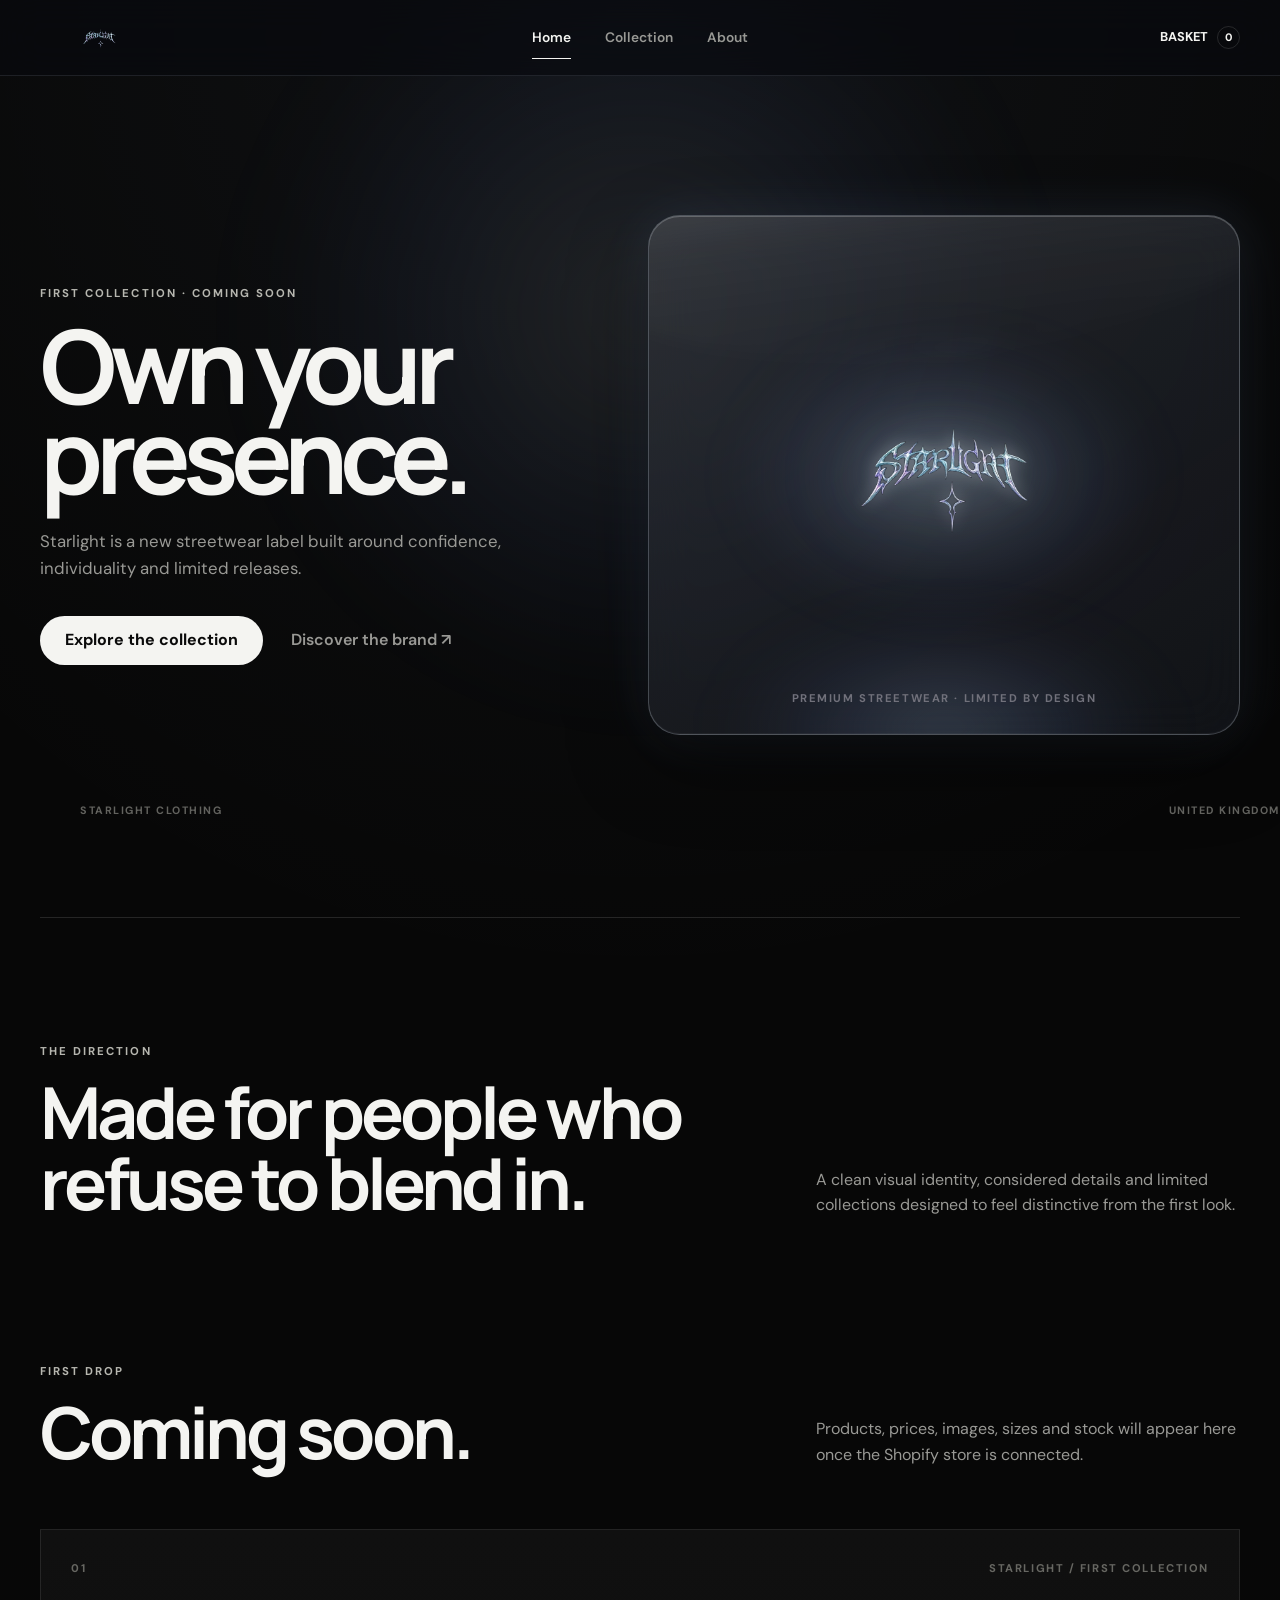
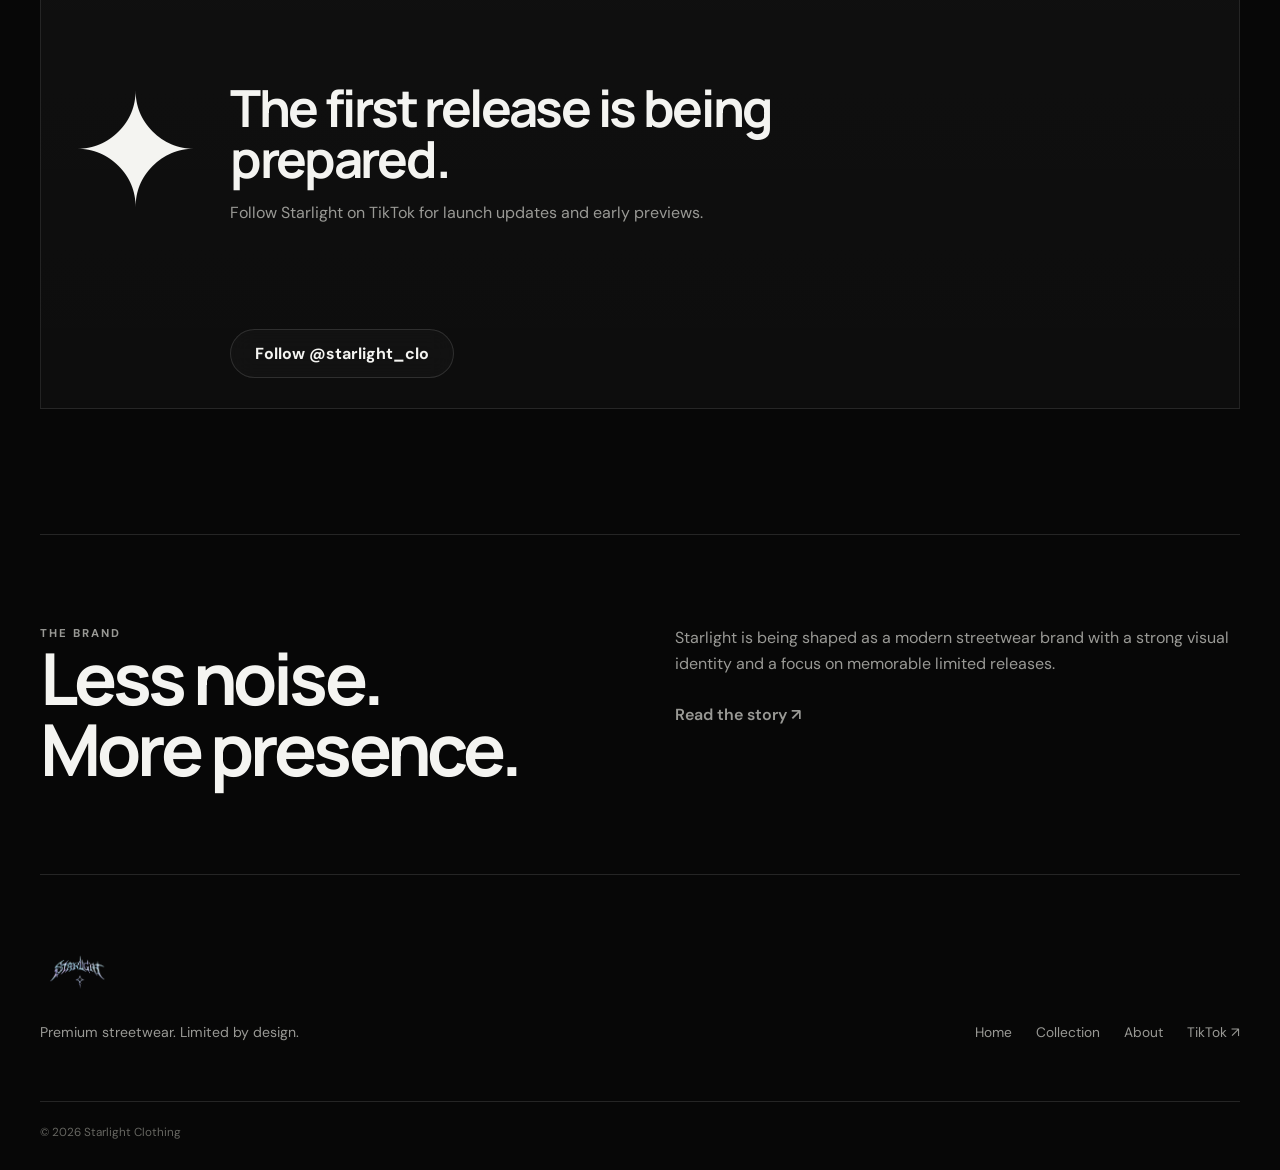
==== commit b8947638: "Add files via upload" ====
--- a/index.html
+++ b/index.html
@@ -16,7 +16,7 @@
 <body>
   <header class="site-header" id="siteHeader">
     <a class="brand" href="index.html" aria-label="Starlight home">
-      <img src="starlight-logo.jpg" alt="Starlight Clothing logo">
+      <img src="starlight-logo.png" alt="Starlight Clothing logo">
     </a>
 
     <nav class="desktop-nav" aria-label="Main navigation">
@@ -62,7 +62,7 @@
         <div class="campaign-visual reveal" aria-label="Starlight brand visual">
           <div class="logo-stage">
             <div class="logo-halo"></div>
-            <img class="hero-logo" src="starlight-logo.jpg" alt="Starlight Clothing">
+            <img class="hero-logo" src="starlight-logo.png" alt="Starlight Clothing">
             <p>Premium streetwear · Limited by design</p>
           </div>
         </div>
@@ -133,7 +133,7 @@
   <footer class="site-footer section-shell">
     <div class="footer-top">
       <div class="footer-brand">
-        <img src="starlight-logo.jpg" alt="Starlight Clothing">
+        <img src="starlight-logo.png" alt="Starlight Clothing">
         <p>Premium streetwear. Limited by design.</p>
       </div>
 
--- a/styles.css
+++ b/styles.css
@@ -1097,3 +1097,382 @@
     align-items: flex-start;
   }
 }
+
+
+/* ===== Floating glass logo display ===== */
+
+.logo-stage {
+  position: relative;
+  isolation: isolate;
+  border-radius: 34px;
+  background:
+    linear-gradient(145deg, rgba(255,255,255,0.08), rgba(255,255,255,0.025)),
+    rgba(15, 17, 22, 0.62);
+  border: 1px solid rgba(255,255,255,0.18);
+  box-shadow:
+    inset 0 1px 0 rgba(255,255,255,0.16),
+    inset 0 -1px 0 rgba(255,255,255,0.04),
+    0 30px 90px rgba(0,0,0,0.45),
+    0 0 70px rgba(145,190,255,0.10);
+  backdrop-filter: blur(24px) saturate(120%);
+  -webkit-backdrop-filter: blur(24px) saturate(120%);
+  overflow: hidden;
+  animation: glassFloat 7s ease-in-out infinite;
+}
+
+.logo-stage::before {
+  content: "";
+  position: absolute;
+  z-index: 3;
+  top: -30%;
+  left: -15%;
+  width: 130%;
+  height: 55%;
+  border-radius: 50%;
+  background: linear-gradient(
+    180deg,
+    rgba(255,255,255,0.18),
+    rgba(255,255,255,0.035) 58%,
+    transparent 100%
+  );
+  transform: rotate(-7deg);
+  filter: blur(8px);
+  pointer-events: none;
+}
+
+.logo-stage::after {
+  content: "";
+  position: absolute;
+  z-index: -1;
+  left: 50%;
+  bottom: -18%;
+  width: 72%;
+  height: 38%;
+  transform: translateX(-50%);
+  border-radius: 50%;
+  background: radial-gradient(
+    ellipse,
+    rgba(185,225,255,0.22) 0%,
+    rgba(125,160,255,0.10) 40%,
+    transparent 72%
+  );
+  filter: blur(34px);
+  pointer-events: none;
+}
+
+.logo-halo {
+  width: 390px;
+  height: 250px;
+  background: radial-gradient(
+    ellipse,
+    rgba(247,252,255,0.20) 0%,
+    rgba(190,225,255,0.14) 28%,
+    rgba(145,170,255,0.08) 52%,
+    transparent 78%
+  );
+  filter: blur(32px);
+}
+
+.logo-stage .hero-logo {
+  position: relative;
+  z-index: 4;
+  filter:
+    drop-shadow(0 0 10px rgba(255,255,255,0.34))
+    drop-shadow(0 0 28px rgba(190,225,255,0.28))
+    drop-shadow(0 0 58px rgba(140,170,255,0.18));
+  animation: logoInnerFloat 6s ease-in-out infinite;
+}
+
+.logo-stage > p {
+  z-index: 5;
+}
+
+@keyframes glassFloat {
+  0%, 100% {
+    transform: translateY(0);
+  }
+  50% {
+    transform: translateY(-5px);
+  }
+}
+
+@keyframes logoInnerFloat {
+  0%, 100% {
+    transform: translateY(0) scale(1);
+  }
+  50% {
+    transform: translateY(-3px) scale(1.01);
+  }
+}
+
+@media (max-width: 620px) {
+  .logo-stage {
+    border-radius: 26px;
+    backdrop-filter: blur(18px) saturate(115%);
+    -webkit-backdrop-filter: blur(18px) saturate(115%);
+  }
+
+  .logo-halo {
+    width: 280px;
+    height: 180px;
+  }
+}
+
+@media (prefers-reduced-motion: reduce) {
+  .logo-stage,
+  .logo-stage .hero-logo {
+    animation: none !important;
+  }
+}
+
+
+/* ===== Corrected visible glass treatment ===== */
+
+.logo-stage {
+  background:
+    linear-gradient(145deg, rgba(230, 242, 255, 0.10), rgba(133, 161, 212, 0.035)),
+    rgba(16, 18, 24, 0.58) !important;
+  border: 1px solid rgba(229, 242, 255, 0.24) !important;
+  box-shadow:
+    inset 0 1px 0 rgba(255, 255, 255, 0.22),
+    inset 0 -1px 0 rgba(255, 255, 255, 0.045),
+    0 28px 80px rgba(0, 0, 0, 0.48),
+    0 0 52px rgba(155, 197, 255, 0.13) !important;
+}
+
+.logo-stage .hero-logo {
+  width: min(80%, 410px) !important;
+  background: transparent !important;
+  filter:
+    drop-shadow(0 0 8px rgba(255, 255, 255, 0.34))
+    drop-shadow(0 0 25px rgba(190, 225, 255, 0.30))
+    drop-shadow(0 0 52px rgba(140, 170, 255, 0.18)) !important;
+}
+
+.logo-stage::before {
+  background: linear-gradient(
+    180deg,
+    rgba(255, 255, 255, 0.20),
+    rgba(255, 255, 255, 0.04) 58%,
+    transparent 100%
+  ) !important;
+}
+
+
+/* ==================================================
+   LUXURY DISPLAY CASE SYSTEM
+   Glass is used only for selected premium elements.
+   ================================================== */
+
+/* Shared frosted-glass look for navigation and basket */
+.site-header {
+  background: rgba(8, 10, 14, 0.66) !important;
+  border-bottom: 1px solid rgba(220, 235, 255, 0.10) !important;
+  backdrop-filter: blur(20px) saturate(120%);
+  -webkit-backdrop-filter: blur(20px) saturate(120%);
+}
+
+.basket-drawer {
+  background:
+    linear-gradient(145deg, rgba(225, 240, 255, 0.055), rgba(145, 165, 220, 0.02)),
+    rgba(10, 12, 17, 0.88) !important;
+  border-left: 1px solid rgba(225, 240, 255, 0.16) !important;
+  backdrop-filter: blur(24px) saturate(118%);
+  -webkit-backdrop-filter: blur(24px) saturate(118%);
+}
+
+/* Hero case remains the main display piece */
+.logo-stage {
+  border-radius: 32px !important;
+}
+
+/* About page glass display case */
+.about-logo {
+  min-height: 500px !important;
+  padding: 0 !important;
+  border: 0 !important;
+  background: transparent !important;
+  display: grid;
+  place-items: center;
+}
+
+.about-glass-case {
+  position: relative;
+  isolation: isolate;
+  width: min(100%, 560px);
+  min-height: 470px;
+  padding: 48px;
+  display: grid;
+  place-items: center;
+  overflow: hidden;
+  border-radius: 34px;
+  background:
+    linear-gradient(145deg, rgba(238, 247, 255, 0.085), rgba(140, 165, 220, 0.025)),
+    rgba(14, 17, 23, 0.64);
+  border: 1px solid rgba(230, 243, 255, 0.20);
+  box-shadow:
+    inset 0 1px 0 rgba(255, 255, 255, 0.20),
+    inset 0 -1px 0 rgba(255, 255, 255, 0.04),
+    0 30px 90px rgba(0, 0, 0, 0.45),
+    0 0 70px rgba(150, 195, 255, 0.11);
+  backdrop-filter: blur(24px) saturate(120%);
+  -webkit-backdrop-filter: blur(24px) saturate(120%);
+}
+
+.about-glass-case::before {
+  content: "";
+  position: absolute;
+  z-index: 3;
+  top: -31%;
+  left: -17%;
+  width: 135%;
+  height: 57%;
+  border-radius: 50%;
+  background: linear-gradient(
+    180deg,
+    rgba(255, 255, 255, 0.19),
+    rgba(255, 255, 255, 0.035) 60%,
+    transparent 100%
+  );
+  transform: rotate(-7deg);
+  filter: blur(9px);
+  pointer-events: none;
+}
+
+.about-glass-case::after {
+  content: "";
+  position: absolute;
+  z-index: -1;
+  left: 50%;
+  bottom: -18%;
+  width: 74%;
+  height: 40%;
+  transform: translateX(-50%);
+  border-radius: 50%;
+  background: radial-gradient(
+    ellipse,
+    rgba(190, 225, 255, 0.20) 0%,
+    rgba(128, 156, 255, 0.09) 40%,
+    transparent 73%
+  );
+  filter: blur(34px);
+}
+
+.about-glass-case img {
+  position: relative;
+  z-index: 4;
+  width: min(82%, 390px);
+  max-height: 230px;
+  object-fit: contain;
+  filter:
+    drop-shadow(0 0 9px rgba(255, 255, 255, 0.32))
+    drop-shadow(0 0 26px rgba(190, 225, 255, 0.27))
+    drop-shadow(0 0 54px rgba(140, 170, 255, 0.16));
+  animation: aboutLogoFloat 6.5s ease-in-out infinite;
+}
+
+.about-logo-halo {
+  position: absolute;
+  z-index: 1;
+  width: 380px;
+  height: 245px;
+  border-radius: 50%;
+  background: radial-gradient(
+    ellipse,
+    rgba(245, 251, 255, 0.18) 0%,
+    rgba(190, 225, 255, 0.13) 28%,
+    rgba(145, 170, 255, 0.07) 53%,
+    transparent 78%
+  );
+  filter: blur(32px);
+}
+
+.about-glass-case p {
+  position: absolute;
+  right: 30px;
+  bottom: 24px;
+  left: 30px;
+  z-index: 5;
+  margin: 0;
+  color: #737884;
+  font-size: 0.68rem;
+  font-weight: 700;
+  letter-spacing: 0.14em;
+  text-align: center;
+  text-transform: uppercase;
+}
+
+/* Keep the rest of the website matte and fashion-led */
+.intro,
+.collection,
+.brand-section,
+.story,
+.values,
+.tiktok-section,
+.site-footer {
+  background: transparent !important;
+}
+
+.value-card,
+.collection-preview {
+  background:
+    linear-gradient(180deg, rgba(255, 255, 255, 0.018), rgba(255, 255, 255, 0.008)),
+    #0b0b0b !important;
+  border-color: rgba(255, 255, 255, 0.09) !important;
+}
+
+/* Subtle glass buttons only */
+.button-light,
+.button-outline {
+  border-radius: 999px !important;
+}
+
+.button-outline {
+  background: rgba(255, 255, 255, 0.025) !important;
+  backdrop-filter: blur(12px);
+  -webkit-backdrop-filter: blur(12px);
+}
+
+@keyframes aboutLogoFloat {
+  0%, 100% {
+    transform: translateY(0);
+  }
+  50% {
+    transform: translateY(-4px);
+  }
+}
+
+@media (max-width: 620px) {
+  .about-logo {
+    min-height: 360px !important;
+  }
+
+  .about-glass-case {
+    min-height: 350px;
+    padding: 28px;
+    border-radius: 26px;
+  }
+
+  .about-glass-case img {
+    width: min(84%, 290px);
+    max-height: 180px;
+  }
+
+  .about-logo-halo {
+    width: 280px;
+    height: 180px;
+  }
+
+  .about-glass-case p {
+    right: 18px;
+    bottom: 17px;
+    left: 18px;
+    font-size: 0.6rem;
+  }
+}
+
+@media (prefers-reduced-motion: reduce) {
+  .about-glass-case img {
+    animation: none !important;
+  }
+}
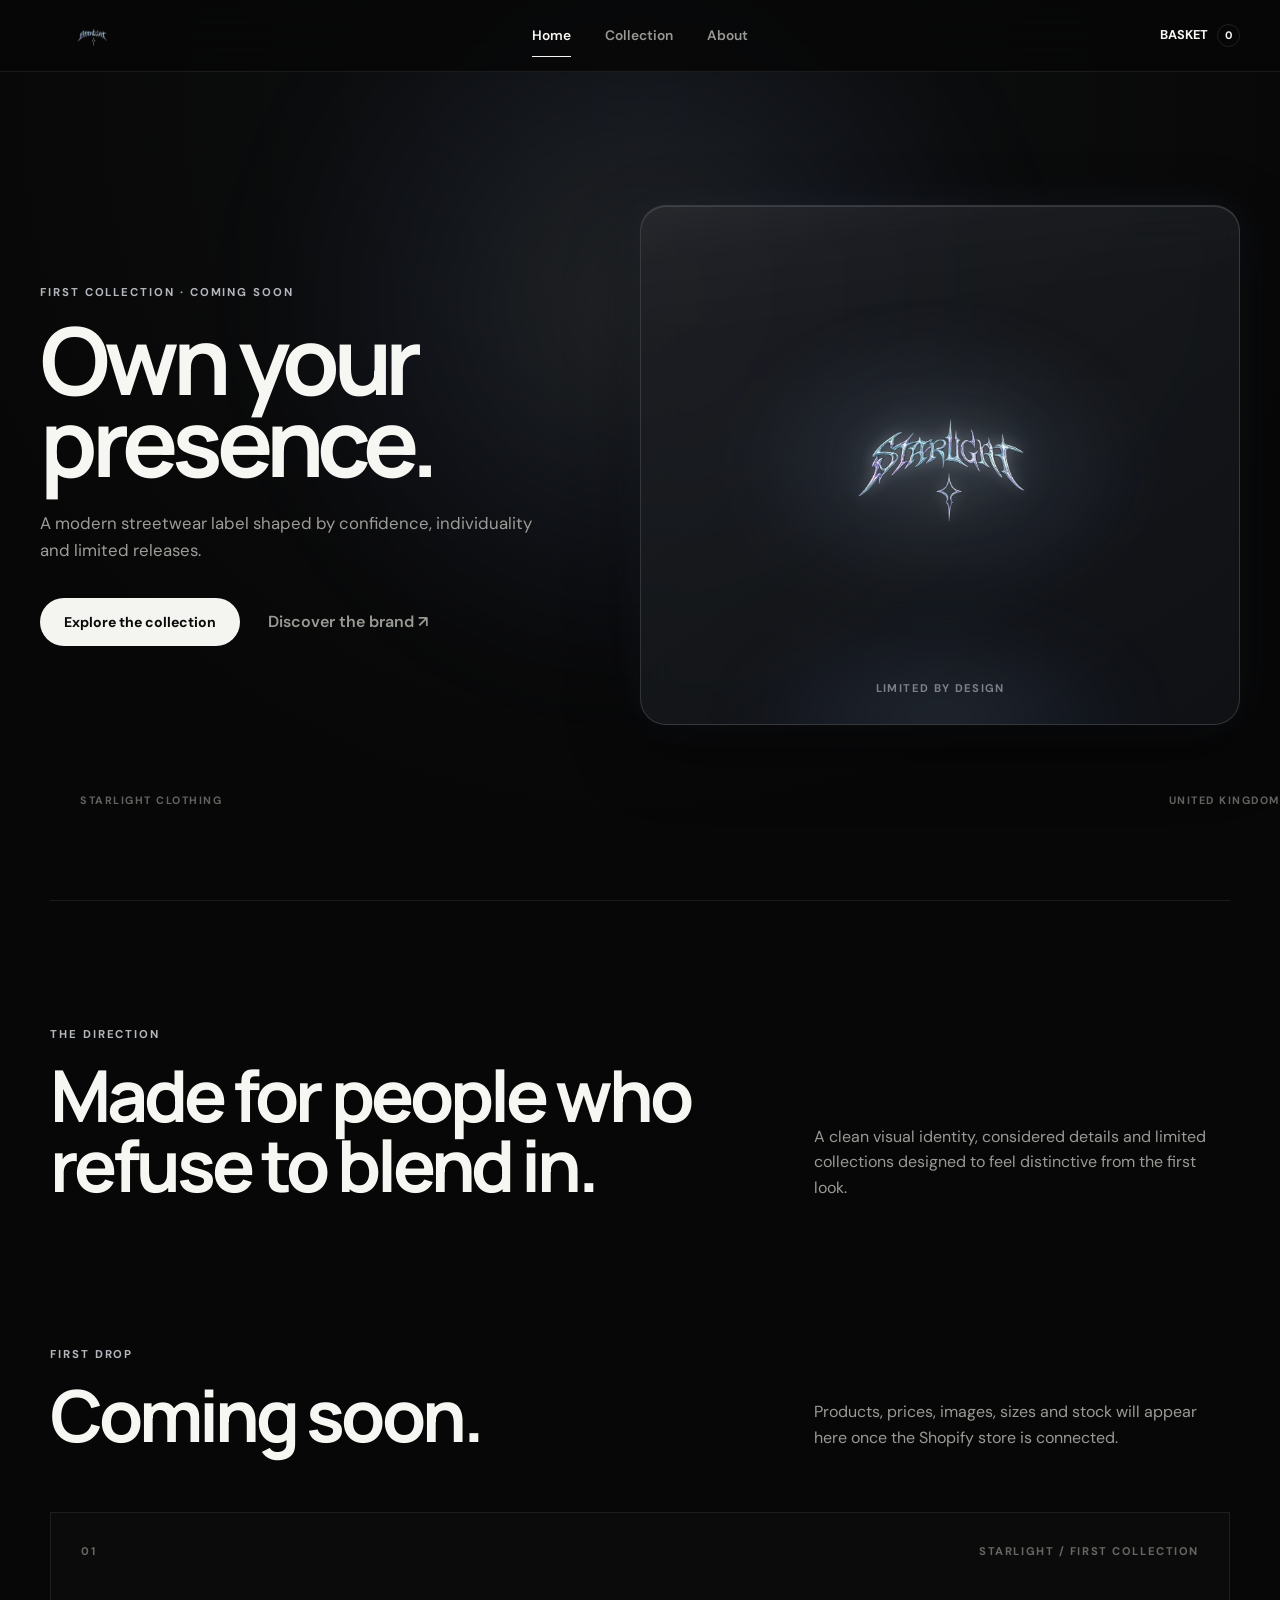
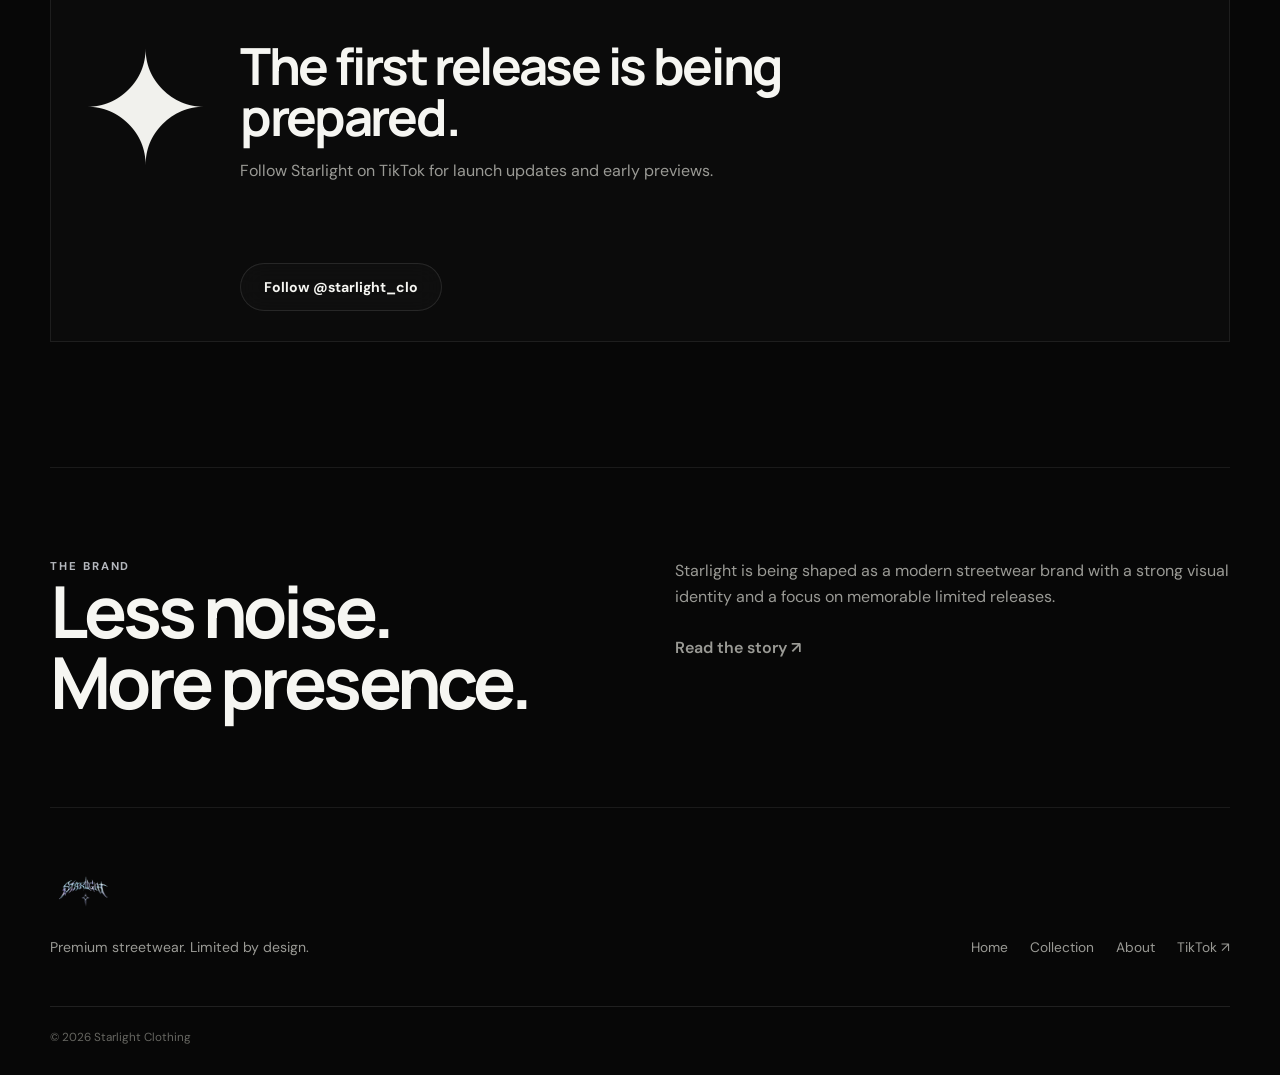
==== commit b238cd34: "Add files via upload" ====
--- a/index.html
+++ b/index.html
@@ -50,7 +50,7 @@
           <p class="eyebrow">First collection · Coming soon</p>
           <h1>Own your presence.</h1>
           <p class="campaign-intro">
-            Starlight is a new streetwear label built around confidence, individuality and limited releases.
+            A modern streetwear label shaped by confidence, individuality and limited releases.
           </p>
 
           <div class="hero-actions">
@@ -63,7 +63,7 @@
           <div class="logo-stage">
             <div class="logo-halo"></div>
             <img class="hero-logo" src="starlight-logo.png" alt="Starlight Clothing">
-            <p>Premium streetwear · Limited by design</p>
+            <p>Limited by design</p>
           </div>
         </div>
       </div>
--- a/styles.css
+++ b/styles.css
@@ -1476,3 +1476,255 @@
     animation: none !important;
   }
 }
+
+
+/* ==================================================
+   CLEAN FINAL REFINEMENT
+   Minimal, premium, fashion-led presentation
+   ================================================== */
+
+:root {
+  --background: #070707;
+  --surface: #0d0d0d;
+  --surface-soft: #111111;
+  --text: #f6f6f2;
+  --muted: #9a9a95;
+  --line: rgba(255, 255, 255, 0.10);
+}
+
+/* Cleaner global rhythm */
+body {
+  background:
+    radial-gradient(circle at 50% 4%, rgba(190, 218, 255, 0.045), transparent 28%),
+    #070707 !important;
+}
+
+.section-shell {
+  width: min(calc(100% - 44px), 1180px) !important;
+}
+
+.eyebrow {
+  color: #b4b7bd !important;
+  letter-spacing: 0.17em !important;
+}
+
+/* Cleaner navigation */
+.site-header {
+  height: 72px !important;
+  background: rgba(7, 7, 7, 0.82) !important;
+  border-bottom: 1px solid rgba(255, 255, 255, 0.08) !important;
+  backdrop-filter: blur(18px) saturate(110%) !important;
+  -webkit-backdrop-filter: blur(18px) saturate(110%) !important;
+}
+
+.brand {
+  width: 104px !important;
+}
+
+.brand img {
+  height: 40px !important;
+}
+
+/* Refined hero spacing */
+.hero {
+  padding-top: 112px !important;
+  padding-bottom: 64px !important;
+}
+
+.campaign-grid {
+  gap: 58px !important;
+}
+
+.campaign-copy h1 {
+  font-size: clamp(3.8rem, 7.3vw, 7.2rem) !important;
+  letter-spacing: -0.065em !important;
+}
+
+.campaign-intro {
+  max-width: 500px !important;
+  color: #9d9d98 !important;
+}
+
+/* Cleaner logo display */
+.logo-stage,
+.about-glass-case {
+  border-radius: 26px !important;
+  background:
+    linear-gradient(145deg, rgba(255, 255, 255, 0.055), rgba(255, 255, 255, 0.018)),
+    rgba(13, 15, 20, 0.76) !important;
+  border: 1px solid rgba(230, 242, 255, 0.15) !important;
+  box-shadow:
+    inset 0 1px 0 rgba(255, 255, 255, 0.13),
+    0 24px 70px rgba(0, 0, 0, 0.42),
+    0 0 44px rgba(150, 190, 255, 0.07) !important;
+  backdrop-filter: blur(20px) saturate(112%) !important;
+  -webkit-backdrop-filter: blur(20px) saturate(112%) !important;
+}
+
+/* Remove oversized decorative rings for a cleaner look */
+.logo-stage::before,
+.logo-stage::after {
+  opacity: 0.55 !important;
+}
+
+.logo-stage .hero-logo,
+.about-glass-case img {
+  width: min(72%, 350px) !important;
+  filter:
+    drop-shadow(0 0 7px rgba(255, 255, 255, 0.26))
+    drop-shadow(0 0 20px rgba(190, 225, 255, 0.20))
+    drop-shadow(0 0 38px rgba(145, 170, 255, 0.10)) !important;
+}
+
+.logo-halo,
+.about-logo-halo {
+  opacity: 0.72 !important;
+  filter: blur(38px) !important;
+}
+
+.logo-stage > p,
+.about-glass-case p {
+  color: #7c8088 !important;
+  letter-spacing: 0.12em !important;
+}
+
+/* Clean buttons */
+.button,
+.primary-button,
+.button-light,
+.button-outline {
+  min-height: 48px !important;
+  padding-inline: 23px !important;
+  border-radius: 999px !important;
+  font-size: 0.88rem !important;
+  box-shadow: none !important;
+}
+
+.button-light {
+  background: #f4f4f0 !important;
+  color: #090909 !important;
+}
+
+.button-outline {
+  background: rgba(255, 255, 255, 0.018) !important;
+}
+
+/* Remove excessive movement */
+.logo-stage,
+.logo-stage .hero-logo,
+.about-glass-case img {
+  animation-duration: 9s !important;
+}
+
+/* Cleaner sections and borders */
+.intro,
+.collection,
+.brand-section,
+.story,
+.tiktok-section {
+  border-color: rgba(255, 255, 255, 0.08) !important;
+}
+
+.collection-preview,
+.value-card {
+  background: #0b0b0b !important;
+  border-color: rgba(255, 255, 255, 0.08) !important;
+  box-shadow: none !important;
+}
+
+.collection-preview {
+  min-height: 430px !important;
+}
+
+.preview-mark {
+  color: #f1f1ed !important;
+}
+
+.value-card {
+  min-height: 270px !important;
+}
+
+/* Cleaner About layout */
+.about-hero {
+  gap: 56px !important;
+}
+
+.about-logo {
+  min-height: 460px !important;
+}
+
+.about-glass-case {
+  min-height: 430px !important;
+}
+
+/* Cleaner footer */
+.footer-top {
+  padding-top: 48px !important;
+  padding-bottom: 48px !important;
+}
+
+.footer-brand img {
+  width: 150px !important;
+  max-height: 68px !important;
+}
+
+.footer-links {
+  gap: 22px !important;
+}
+
+/* Cleaner basket */
+.basket-drawer {
+  background: rgba(10, 10, 11, 0.96) !important;
+  border-left: 1px solid rgba(255, 255, 255, 0.10) !important;
+  backdrop-filter: blur(20px) !important;
+  -webkit-backdrop-filter: blur(20px) !important;
+}
+
+/* Mobile polish */
+@media (max-width: 620px) {
+  .site-header {
+    height: 66px !important;
+  }
+
+  .mobile-menu {
+    top: 66px !important;
+  }
+
+  .brand {
+    width: 90px !important;
+  }
+
+  .hero {
+    padding-top: 102px !important;
+  }
+
+  .campaign-grid {
+    gap: 36px !important;
+  }
+
+  .campaign-copy h1 {
+    font-size: clamp(3.2rem, 15vw, 5rem) !important;
+  }
+
+  .logo-stage,
+  .about-glass-case {
+    border-radius: 22px !important;
+  }
+
+  .logo-stage {
+    min-height: 330px !important;
+  }
+
+  .about-glass-case {
+    min-height: 330px !important;
+  }
+
+  .logo-stage .hero-logo,
+  .about-glass-case img {
+    width: min(78%, 285px) !important;
+  }
+
+  .section-shell {
+    width: min(calc(100% - 30px), 1180px) !important;
+  }
+}
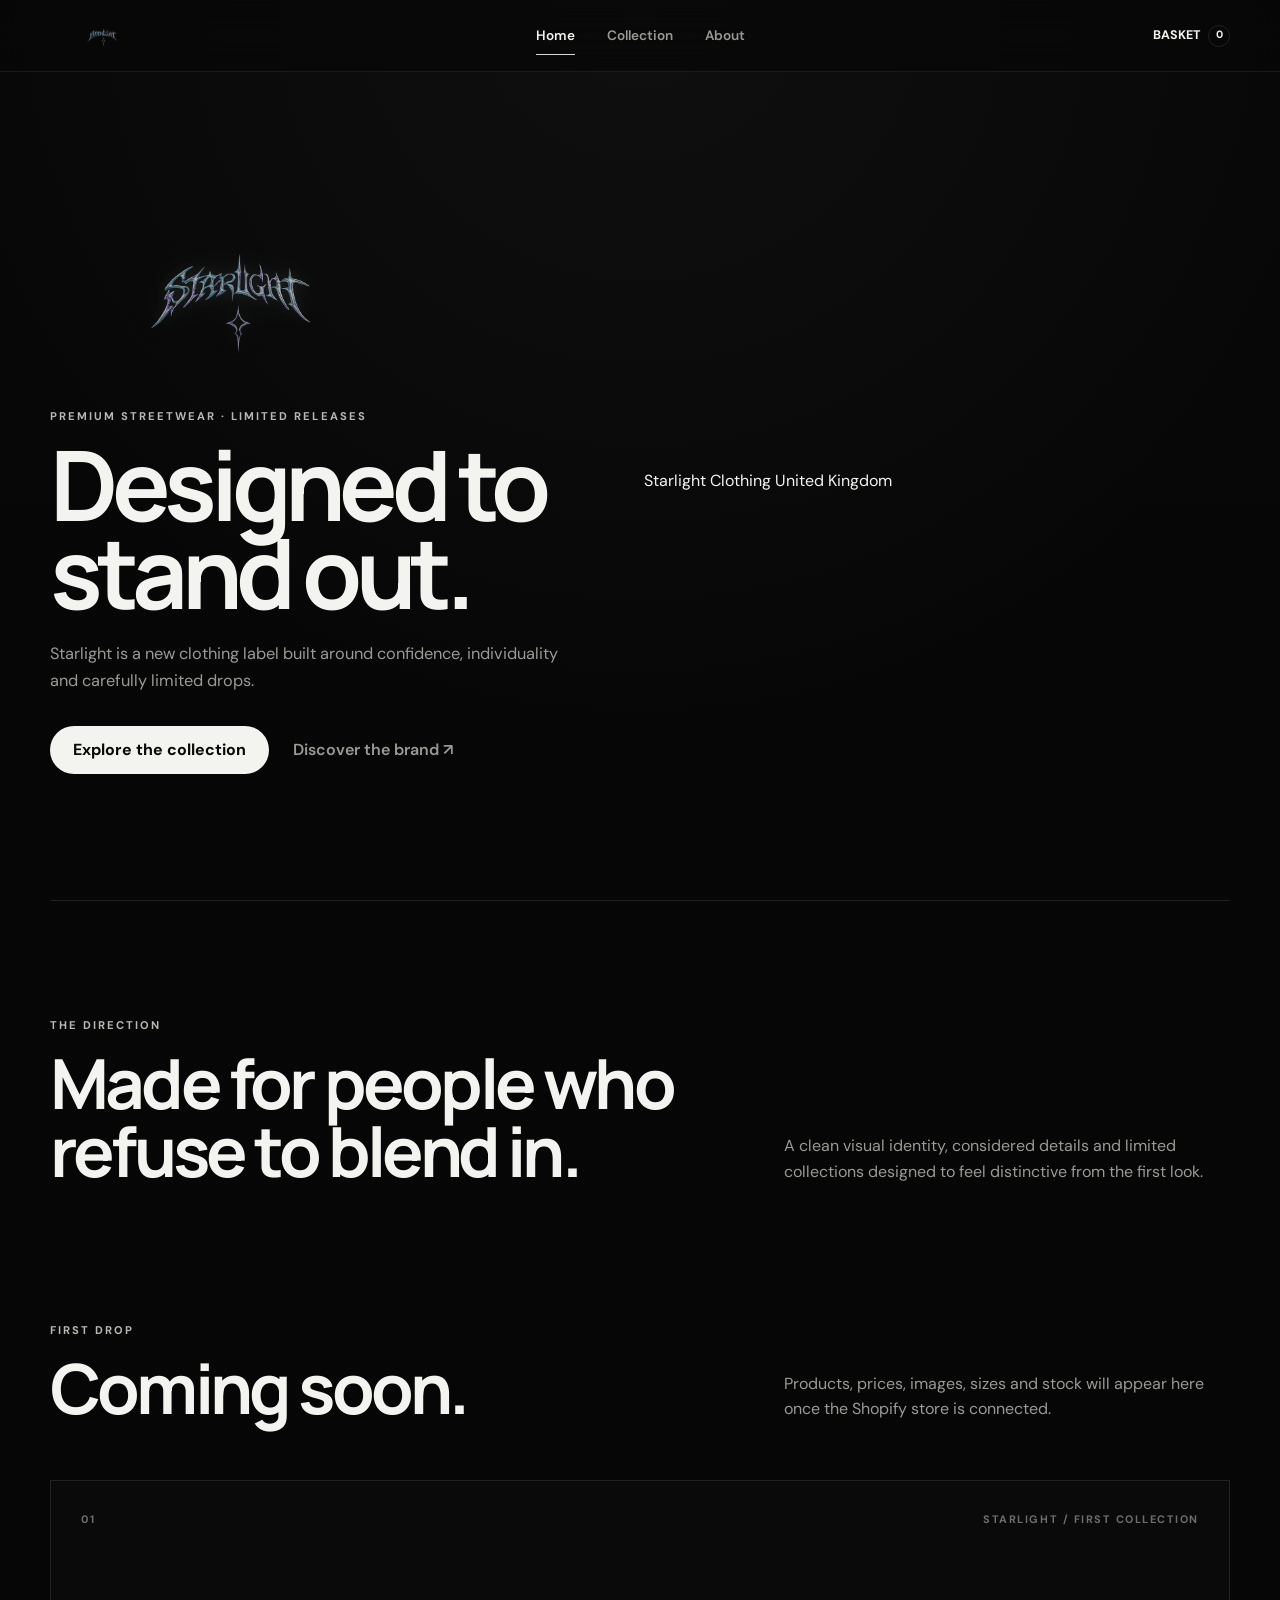
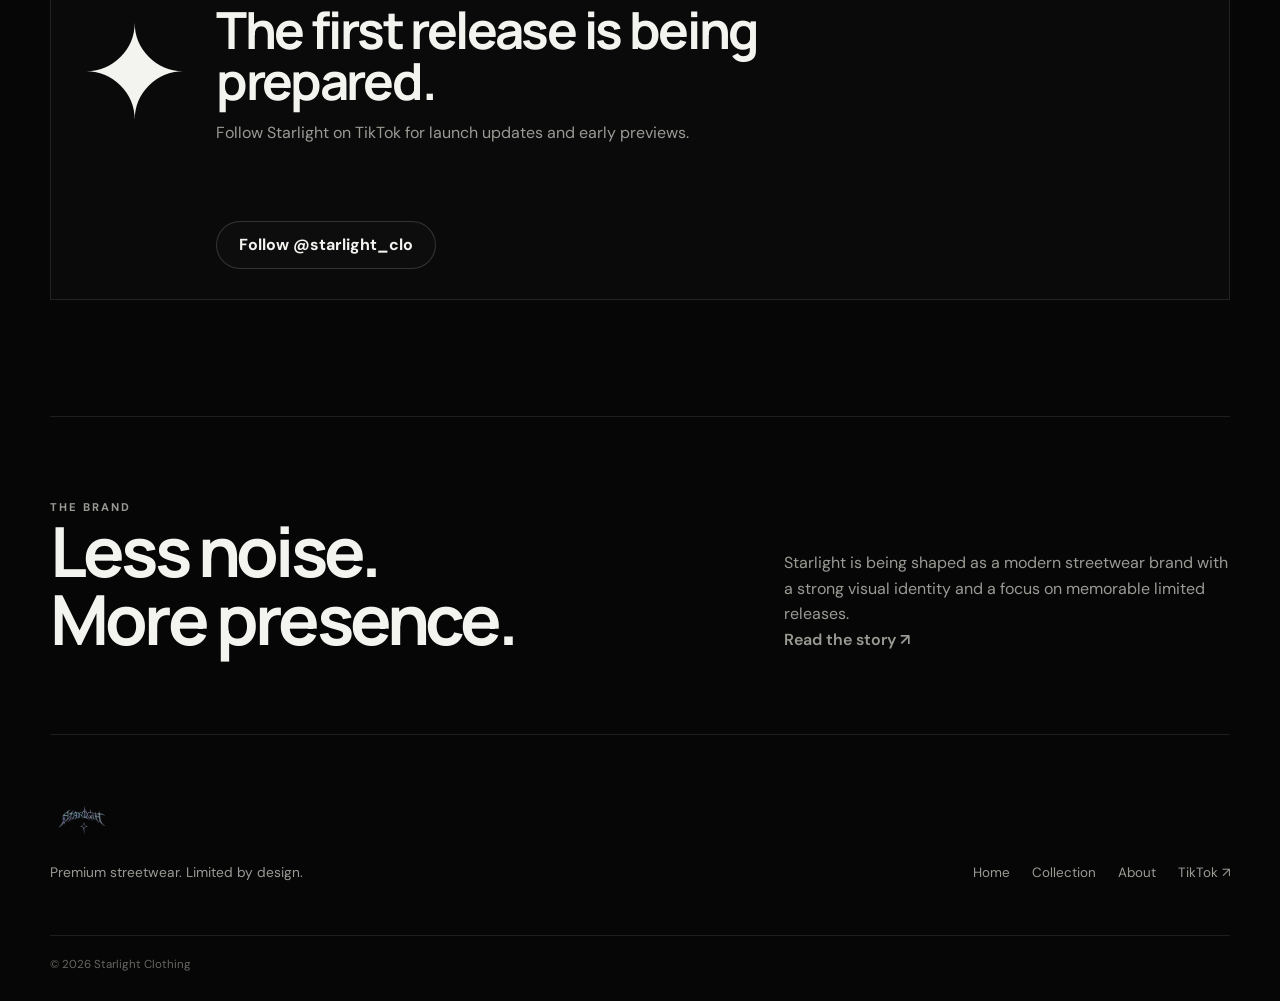
==== commit 4d36bac7: "Add files via upload" ====
--- a/index.html
+++ b/index.html
@@ -45,26 +45,18 @@
 
   <main>
     <section class="hero">
-      <div class="campaign-grid">
-        <div class="campaign-copy reveal">
-          <p class="eyebrow">First collection · Coming soon</p>
-          <h1>Own your presence.</h1>
-          <p class="campaign-intro">
-            A modern streetwear label shaped by confidence, individuality and limited releases.
-          </p>
+      <div class="hero-inner reveal">
+        <img class="hero-logo" src="starlight-logo.png" alt="Starlight Clothing">
 
-          <div class="hero-actions">
-            <a class="button button-light" href="#collection">Explore the collection</a>
-            <a class="text-link" href="about.html">Discover the brand <span>↗</span></a>
-          </div>
-        </div>
+        <p class="eyebrow">Premium streetwear · Limited releases</p>
+        <h1>Designed to stand out.</h1>
+        <p class="hero-copy">
+          Starlight is a new clothing label built around confidence, individuality and carefully limited drops.
+        </p>
 
-        <div class="campaign-visual reveal" aria-label="Starlight brand visual">
-          <div class="logo-stage">
-            <div class="logo-halo"></div>
-            <img class="hero-logo" src="starlight-logo.png" alt="Starlight Clothing">
-            <p>Limited by design</p>
-          </div>
+        <div class="hero-actions">
+          <a class="button button-light" href="#collection">Explore the collection</a>
+          <a class="text-link" href="about.html">Discover the brand <span>↗</span></a>
         </div>
       </div>
 
--- a/styles.css
+++ b/styles.css
@@ -1,13 +1,19 @@
-/* Starlight Clothing — client-ready preview */
+/* =========================================================
+   STARLIGHT — SMOKED GLASS REDESIGN
+   Clean, premium, fashion-led, GitHub Pages compatible
+   ========================================================= */
 
 :root {
-  --background: #080808;
-  --surface: #101010;
-  --surface-soft: #151515;
-  --text: #f4f4f1;
-  --muted: #999995;
-  --line: rgba(255, 255, 255, 0.12);
-  --max-width: 1200px;
+  --bg: #060606;
+  --bg-soft: #0a0a0a;
+  --panel: rgba(14, 14, 16, 0.76);
+  --panel-strong: rgba(10, 10, 12, 0.92);
+  --text: #f3f3ef;
+  --muted: #9a9a95;
+  --line: rgba(255, 255, 255, 0.10);
+  --line-strong: rgba(255, 255, 255, 0.16);
+  --silver: #d8d8d2;
+  --max: 1180px;
 }
 
 * {
@@ -20,7 +26,9 @@
 
 body {
   margin: 0;
-  background: var(--background);
+  background:
+    radial-gradient(circle at 50% 0%, rgba(255, 255, 255, 0.035), transparent 28%),
+    linear-gradient(180deg, #070707 0%, #060606 100%);
   color: var(--text);
   font-family: "DM Sans", Arial, sans-serif;
   line-height: 1.6;
@@ -51,14 +59,14 @@
 }
 
 .section-shell {
-  width: min(calc(100% - 40px), var(--max-width));
+  width: min(calc(100% - 40px), var(--max));
   margin-inline: auto;
 }
 
 .eyebrow {
-  margin: 0 0 16px;
-  color: #b7b7b0;
-  font-size: 0.71rem;
+  margin: 0 0 14px;
+  color: #b8b8b2;
+  font-size: 0.70rem;
   font-weight: 700;
   letter-spacing: 0.18em;
   text-transform: uppercase;
@@ -70,41 +78,37 @@
   position: fixed;
   inset: 0 0 auto;
   z-index: 100;
-  height: 76px;
-  padding-inline: max(22px, calc((100vw - var(--max-width)) / 2));
+  height: 72px;
+  padding-inline: max(20px, calc((100vw - var(--max)) / 2));
   display: grid;
   grid-template-columns: 1fr auto 1fr;
   align-items: center;
-  background: rgba(8, 8, 8, 0.78);
-  border-bottom: 1px solid transparent;
-  backdrop-filter: blur(16px);
-  transition: background 0.25s ease, border-color 0.25s ease;
-}
-
-.site-header.scrolled {
-  background: rgba(8, 8, 8, 0.95);
-  border-color: var(--line);
+  background: rgba(7, 7, 7, 0.72);
+  border-bottom: 1px solid rgba(255, 255, 255, 0.07);
+  backdrop-filter: blur(18px) saturate(110%);
+  -webkit-backdrop-filter: blur(18px) saturate(110%);
 }
 
 .brand {
-  width: 118px;
+  width: 104px;
 }
 
 .brand img {
   width: 100%;
-  height: 46px;
+  height: 40px;
   object-fit: contain;
+  filter: brightness(0.72) contrast(1.15);
 }
 
 .desktop-nav {
   display: flex;
-  gap: 34px;
+  gap: 32px;
 }
 
 .desktop-nav a {
   position: relative;
   color: var(--muted);
-  font-size: 0.86rem;
+  font-size: 0.85rem;
   font-weight: 600;
 }
 
@@ -117,41 +121,41 @@
   content: "";
   position: absolute;
   right: 0;
-  bottom: -10px;
+  bottom: -9px;
   left: 0;
   height: 1px;
-  background: var(--text);
+  background: var(--silver);
 }
 
 .header-actions {
   justify-self: end;
   display: flex;
   align-items: center;
-  gap: 14px;
+  gap: 12px;
 }
 
 .basket-trigger {
   display: flex;
   align-items: center;
-  gap: 9px;
+  gap: 8px;
   padding: 8px 0;
   border: 0;
   background: transparent;
   color: var(--text);
-  font-size: 0.8rem;
+  font-size: 0.78rem;
   font-weight: 700;
   text-transform: uppercase;
   cursor: pointer;
 }
 
 .basket-count {
-  width: 23px;
-  height: 23px;
+  width: 22px;
+  height: 22px;
   display: grid;
   place-items: center;
   border: 1px solid var(--line);
   border-radius: 50%;
-  font-size: 0.68rem;
+  font-size: 0.66rem;
 }
 
 .menu-trigger {
@@ -174,15 +178,16 @@
 
 .mobile-menu {
   position: fixed;
-  top: 76px;
+  top: 72px;
   right: 0;
   left: 0;
   z-index: 90;
   display: none;
   gap: 18px;
-  padding: 24px;
-  background: rgba(8, 8, 8, 0.98);
+  padding: 22px;
+  background: rgba(7, 7, 7, 0.97);
   border-bottom: 1px solid var(--line);
+  backdrop-filter: blur(18px);
 }
 
 .mobile-menu.open {
@@ -192,188 +197,284 @@
 /* Hero */
 
 .hero {
-  position: relative;
   min-height: 100vh;
-  padding: 130px 24px 74px;
-  display: grid;
-  place-items: center;
-  text-align: center;
-}
-
-.hero-inner {
-  max-width: 880px;
-}
-
-.hero-logo {
-  width: min(72vw, 390px);
-  max-height: 220px;
-  margin: 0 auto 26px;
-  object-fit: contain;
-}
-
-.hero h1 {
+  padding: 126px max(22px, calc((100vw - var(--max)) / 2)) 64px;
+  display: grid;
+  grid-template-columns: 0.95fr 1.05fr;
+  align-items: center;
+  gap: 64px;
+}
+
+.hero-inner,
+.hero-content,
+.campaign-copy {
+  max-width: 620px;
+}
+
+.hero h1,
+.campaign-copy h1 {
   margin: 0;
   font-family: "Manrope", sans-serif;
-  font-size: clamp(3.3rem, 8vw, 7rem);
-  line-height: 0.93;
+  font-size: clamp(4rem, 7.6vw, 7.3rem);
+  line-height: 0.9;
   letter-spacing: -0.065em;
 }
 
-.hero-copy {
-  max-width: 610px;
-  margin: 26px auto 0;
+.hero-copy,
+.campaign-intro {
+  max-width: 520px;
+  margin: 26px 0 0;
   color: var(--muted);
   font-size: 1.02rem;
 }
 
 .hero-actions {
-  margin-top: 34px;
+  margin-top: 32px;
   display: flex;
   align-items: center;
-  justify-content: center;
-  gap: 28px;
-}
-
-.button {
-  min-height: 49px;
-  padding: 0 24px;
+  gap: 24px;
+}
+
+.button,
+.primary-button {
+  min-height: 48px;
+  padding: 0 22px;
   display: inline-flex;
   align-items: center;
   justify-content: center;
-  border: 1px solid var(--line);
+  border: 1px solid var(--line-strong);
+  border-radius: 999px;
   font-weight: 700;
   cursor: pointer;
   transition: transform 0.2s ease, background 0.2s ease, color 0.2s ease;
 }
 
-.button:hover {
+.button:hover,
+.primary-button:hover {
   transform: translateY(-2px);
 }
 
-.button-light {
+.button-light,
+.primary-button {
   background: var(--text);
-  color: #0a0a0a;
+  color: #090909;
 }
 
 .button-outline {
-  background: transparent;
+  background: rgba(255, 255, 255, 0.015);
   color: var(--text);
 }
 
-.button-outline:hover {
-  background: var(--text);
-  color: #0a0a0a;
-}
-
-.text-link {
+.text-link,
+.secondary-link {
   color: var(--muted);
   font-weight: 600;
 }
 
-.text-link:hover {
+.text-link:hover,
+.secondary-link:hover {
   color: var(--text);
 }
 
-.hero-footer {
+/* Smoked-glass logo case */
+
+.campaign-visual,
+.hero-visual {
+  display: grid;
+  place-items: center;
+}
+
+.logo-stage,
+.about-glass-case,
+.about-logo-card {
+  position: relative;
+  isolation: isolate;
+  width: min(100%, 560px);
+  min-height: 500px;
+  padding: 48px;
+  display: grid;
+  place-items: center;
+  overflow: hidden;
+  border-radius: 28px;
+  background:
+    linear-gradient(145deg, rgba(255, 255, 255, 0.055), rgba(255, 255, 255, 0.014)),
+    rgba(10, 10, 12, 0.86);
+  border: 1px solid rgba(255, 255, 255, 0.13);
+  box-shadow:
+    inset 0 1px 0 rgba(255, 255, 255, 0.12),
+    0 28px 75px rgba(0, 0, 0, 0.45),
+    0 0 42px rgba(170, 190, 220, 0.05);
+  backdrop-filter: blur(20px) saturate(105%);
+  -webkit-backdrop-filter: blur(20px) saturate(105%);
+}
+
+.logo-stage::before,
+.about-glass-case::before,
+.about-logo-card::before {
+  content: "";
   position: absolute;
-  right: max(22px, calc((100vw - var(--max-width)) / 2));
-  bottom: 26px;
-  left: max(22px, calc((100vw - var(--max-width)) / 2));
+  z-index: 2;
+  top: -30%;
+  left: -14%;
+  width: 128%;
+  height: 52%;
+  border-radius: 50%;
+  background: linear-gradient(
+    180deg,
+    rgba(255, 255, 255, 0.13),
+    rgba(255, 255, 255, 0.02) 60%,
+    transparent 100%
+  );
+  transform: rotate(-6deg);
+  filter: blur(8px);
+  pointer-events: none;
+}
+
+.logo-stage::after,
+.about-glass-case::after,
+.about-logo-card::after {
+  content: "";
+  position: absolute;
+  z-index: -1;
+  left: 50%;
+  bottom: -18%;
+  width: 68%;
+  height: 34%;
+  transform: translateX(-50%);
+  border-radius: 50%;
+  background: radial-gradient(
+    ellipse,
+    rgba(200, 215, 235, 0.10) 0%,
+    rgba(120, 135, 160, 0.04) 45%,
+    transparent 72%
+  );
+  filter: blur(34px);
+}
+
+.logo-stage img,
+.hero-logo,
+.about-glass-case img,
+.about-logo-card img {
+  position: relative;
+  z-index: 4;
+  width: min(74%, 360px);
+  max-height: 220px;
+  object-fit: contain;
+  filter:
+    brightness(0.68)
+    contrast(1.18)
+    saturate(0.86)
+    drop-shadow(0 0 7px rgba(255, 255, 255, 0.08))
+    drop-shadow(0 0 18px rgba(180, 200, 230, 0.08));
+}
+
+.logo-stage > p,
+.about-glass-case > p {
+  position: absolute;
+  right: 26px;
+  bottom: 22px;
+  left: 26px;
+  z-index: 4;
+  margin: 0;
+  color: #73736e;
+  font-size: 0.66rem;
+  font-weight: 700;
+  letter-spacing: 0.13em;
+  text-align: center;
+  text-transform: uppercase;
+}
+
+/* Sections */
+
+.intro,
+.statement {
+  padding-top: 116px;
+  padding-bottom: 116px;
+  border-top: 1px solid var(--line);
+}
+
+.intro-grid,
+.section-heading,
+.brand-section,
+.about-preview,
+.social-strip {
+  display: grid;
+  grid-template-columns: 1.2fr 0.8fr;
+  gap: 64px;
+  align-items: end;
+}
+
+.intro h2,
+.statement h2,
+.section-heading h2,
+.brand-section h2,
+.about-preview h2,
+.social-strip h2,
+.story h2,
+.story-content h2,
+.tiktok-section h2 {
+  margin: 0;
+  font-family: "Manrope", sans-serif;
+  font-size: clamp(2.7rem, 5.4vw, 5.2rem);
+  line-height: 0.98;
+  letter-spacing: -0.055em;
+}
+
+.intro-grid p,
+.section-heading > p,
+.brand-section p,
+.about-preview p,
+.social-strip p,
+.story-copy p,
+.story-content p,
+.tiktok-section p {
+  margin: 0;
+  color: var(--muted);
+}
+
+.collection {
+  padding-top: 22px;
+  padding-bottom: 116px;
+}
+
+.collection-preview {
+  min-height: 420px;
+  margin-top: 58px;
+  padding: 30px;
+  display: grid;
+  grid-template-columns: auto 1fr;
+  grid-template-rows: auto 1fr auto;
+  gap: 28px;
+  border: 1px solid var(--line);
+  background: #0a0a0a;
+}
+
+.preview-label {
+  grid-column: 1 / -1;
   display: flex;
   justify-content: space-between;
-  color: #62625e;
-  font-size: 0.67rem;
+  color: #6e6e69;
+  font-size: 0.68rem;
   font-weight: 700;
   letter-spacing: 0.14em;
   text-transform: uppercase;
 }
 
-/* Homepage sections */
-
-.intro {
-  padding-top: 125px;
-  padding-bottom: 125px;
-  border-top: 1px solid var(--line);
-}
-
-.intro-grid {
-  display: grid;
-  grid-template-columns: 1.25fr 0.75fr;
-  gap: 70px;
-  align-items: end;
-}
-
-.intro h2,
-.section-heading h2,
-.brand-section h2,
-.story h2,
-.tiktok-section h2 {
-  margin: 0;
-  font-family: "Manrope", sans-serif;
-  font-size: clamp(2.7rem, 5.6vw, 5.5rem);
-  line-height: 0.98;
-  letter-spacing: -0.055em;
-}
-
-.intro-grid p,
-.section-heading > p,
-.brand-section p,
-.story-copy p,
-.tiktok-section p {
-  margin: 0;
-  color: var(--muted);
-}
-
-.collection {
-  padding-top: 20px;
-  padding-bottom: 125px;
-}
-
-.section-heading {
-  display: grid;
-  grid-template-columns: 1.25fr 0.75fr;
-  gap: 70px;
-  align-items: end;
-}
-
-.collection-preview {
-  min-height: 480px;
-  margin-top: 62px;
-  padding: 30px;
-  display: grid;
-  grid-template-columns: auto 1fr;
-  grid-template-rows: auto 1fr auto;
-  gap: 30px;
-  border: 1px solid var(--line);
-  background: linear-gradient(145deg, #101010, #0b0b0b);
-}
-
-.preview-label {
-  grid-column: 1 / -1;
-  display: flex;
-  justify-content: space-between;
-  color: #676762;
-  font-size: 0.7rem;
-  font-weight: 700;
-  letter-spacing: 0.14em;
-  text-transform: uppercase;
-}
-
 .preview-mark {
   align-self: center;
-  font-size: clamp(5rem, 12vw, 10rem);
+  font-size: clamp(4.5rem, 10vw, 8.5rem);
   line-height: 1;
 }
 
 .preview-copy {
   align-self: center;
-  max-width: 620px;
+  max-width: 600px;
 }
 
 .preview-copy h3 {
-  margin: 0 0 16px;
+  margin: 0 0 14px;
   font-family: "Manrope", sans-serif;
-  font-size: clamp(2rem, 4vw, 4rem);
+  font-size: clamp(2rem, 4vw, 3.8rem);
   line-height: 1;
   letter-spacing: -0.045em;
 }
@@ -388,111 +489,100 @@
   justify-self: start;
 }
 
-.brand-section {
-  padding-top: 90px;
-  padding-bottom: 90px;
-  display: grid;
-  grid-template-columns: 1fr 1fr;
-  gap: 70px;
+.brand-section,
+.about-preview,
+.social-strip,
+.tiktok-section {
+  padding-top: 82px;
+  padding-bottom: 82px;
   border-top: 1px solid var(--line);
   border-bottom: 1px solid var(--line);
 }
 
-.brand-section .text-link {
-  display: inline-block;
-  margin-top: 26px;
-}
-
-/* About page */
+/* About */
 
 .about-hero {
   min-height: 92vh;
-  padding: 138px max(22px, calc((100vw - var(--max-width)) / 2)) 75px;
-  display: grid;
-  grid-template-columns: 1.15fr 0.85fr;
+  padding: 132px max(22px, calc((100vw - var(--max)) / 2)) 72px;
+  display: grid;
+  grid-template-columns: 1.1fr 0.9fr;
   align-items: center;
-  gap: 70px;
+  gap: 60px;
 }
 
 .about-copy h1 {
   margin: 0;
   font-family: "Manrope", sans-serif;
-  font-size: clamp(3.1rem, 6.5vw, 6.4rem);
-  line-height: 0.95;
+  font-size: clamp(3.2rem, 6.2vw, 6.2rem);
+  line-height: 0.94;
   letter-spacing: -0.06em;
 }
 
 .about-copy > p:last-child {
-  max-width: 600px;
-  margin-top: 26px;
+  max-width: 570px;
+  margin-top: 24px;
   color: var(--muted);
 }
 
-.about-logo {
-  min-height: 450px;
-  padding: 30px;
-  display: grid;
-  place-items: center;
-  border: 1px solid var(--line);
-  background: var(--surface);
-}
-
-.about-logo img {
-  width: min(100%, 360px);
-  object-fit: contain;
+.about-logo,
+.about-logo-card {
+  min-height: 460px;
 }
 
 .story {
-  padding-top: 120px;
-  padding-bottom: 120px;
+  padding-top: 112px;
+  padding-bottom: 112px;
   display: grid;
   grid-template-columns: 0.35fr 1fr;
-  gap: 70px;
+  gap: 64px;
   border-top: 1px solid var(--line);
 }
 
-.story-index {
-  color: #383836;
+.story-index,
+.story-number {
+  color: #3a3a37;
   font-family: "Manrope", sans-serif;
   font-size: clamp(5rem, 9vw, 9rem);
   line-height: 1;
 }
 
-.story-copy {
+.story-copy,
+.story-content {
   max-width: 820px;
 }
 
-.story-copy p {
+.story-copy p,
+.story-content p {
   max-width: 680px;
-  margin-top: 28px;
+  margin-top: 26px;
 }
 
 .values {
-  padding-bottom: 120px;
+  padding-bottom: 112px;
   display: grid;
   grid-template-columns: repeat(3, 1fr);
-  gap: 18px;
+  gap: 16px;
 }
 
 .value-card {
-  min-height: 290px;
-  padding: 28px;
+  min-height: 270px;
+  padding: 26px;
   display: flex;
   flex-direction: column;
   border: 1px solid var(--line);
-  background: #0c0c0c;
+  background: #0a0a0a;
 }
 
 .value-card span {
-  color: #6d6d68;
-  font-size: 0.72rem;
+  color: #6c6c67;
+  font-size: 0.70rem;
   font-weight: 700;
 }
 
 .value-card h3 {
   margin: auto 0 10px;
   font-family: "Manrope", sans-serif;
-  font-size: 2rem;
+  font-size: 1.9rem;
 }
 
 .value-card p {
@@ -500,30 +590,14 @@
   color: var(--muted);
 }
 
-.tiktok-section {
-  margin-bottom: 120px;
-  padding-top: 85px;
-  padding-bottom: 85px;
-  display: flex;
-  align-items: end;
-  justify-content: space-between;
-  gap: 50px;
-  border-top: 1px solid var(--line);
-  border-bottom: 1px solid var(--line);
-}
-
-.tiktok-section p {
-  margin-top: 20px;
-}
-
 /* Footer */
 
 .site-footer {
-  padding-bottom: 28px;
+  padding-bottom: 26px;
 }
 
 .footer-top {
-  padding: 58px 0;
+  padding: 52px 0;
   display: flex;
   align-items: end;
   justify-content: space-between;
@@ -531,27 +605,28 @@
 }
 
 .footer-brand img {
-  width: 170px;
-  max-height: 76px;
+  width: 145px;
+  max-height: 64px;
   object-fit: contain;
   object-position: left center;
+  filter: brightness(0.70) contrast(1.15);
 }
 
 .footer-brand p {
-  margin: 12px 0 0;
+  margin: 10px 0 0;
   color: var(--muted);
-  font-size: 0.88rem;
+  font-size: 0.86rem;
 }
 
 .footer-links {
   display: flex;
   flex-wrap: wrap;
-  gap: 24px;
+  gap: 22px;
 }
 
 .footer-links a {
   color: var(--muted);
-  font-size: 0.86rem;
+  font-size: 0.84rem;
 }
 
 .footer-links a:hover {
@@ -559,20 +634,20 @@
 }
 
 .footer-bottom {
-  padding-top: 21px;
+  padding-top: 20px;
   border-top: 1px solid var(--line);
   color: #666661;
-  font-size: 0.73rem;
-}
-
-/* Basket drawer */
+  font-size: 0.72rem;
+}
+
+/* Basket */
 
 .basket-overlay {
   position: fixed;
   inset: 0;
   z-index: 200;
   visibility: hidden;
-  background: rgba(0, 0, 0, 0.66);
+  background: rgba(0, 0, 0, 0.68);
   opacity: 0;
   transition: 0.28s ease;
 }
@@ -587,13 +662,15 @@
   top: 0;
   right: 0;
   z-index: 210;
-  width: min(440px, 100%);
+  width: min(430px, 100%);
   height: 100vh;
-  padding: 30px;
+  padding: 28px;
   display: flex;
   flex-direction: column;
-  background: #0b0b0b;
+  background: rgba(9, 9, 10, 0.96);
   border-left: 1px solid var(--line);
+  backdrop-filter: blur(20px);
+  -webkit-backdrop-filter: blur(20px);
   transform: translateX(102%);
   transition: transform 0.35s cubic-bezier(0.22, 1, 0.36, 1);
 }
@@ -602,19 +679,22 @@
   transform: translateX(0);
 }
 
-.basket-head {
+.basket-head,
+.basket-header {
   display: flex;
   align-items: flex-start;
   justify-content: space-between;
 }
 
-.basket-head h2 {
+.basket-head h2,
+.basket-header h2 {
   margin: 0;
   font-family: "Manrope", sans-serif;
-  font-size: 2.2rem;
-}
-
-.basket-head > button {
+  font-size: 2.1rem;
+}
+
+.basket-head > button,
+.basket-header > button {
   border: 0;
   background: transparent;
   color: var(--text);
@@ -627,45 +707,46 @@
   text-align: center;
 }
 
-.empty-mark {
-  font-size: 2.7rem;
+.empty-mark,
+.empty-icon {
+  font-size: 2.5rem;
 }
 
 .basket-empty h3 {
-  margin: 14px 0 8px;
-  font-size: 1.4rem;
+  margin: 12px 0 8px;
+  font-size: 1.35rem;
 }
 
 .basket-empty p {
-  max-width: 280px;
-  margin: 0 auto 24px;
+  max-width: 270px;
+  margin: 0 auto 22px;
   color: var(--muted);
 }
 
 .basket-summary {
-  padding-top: 22px;
+  padding-top: 20px;
   border-top: 1px solid var(--line);
 }
 
 .basket-summary > div {
-  margin-bottom: 17px;
+  margin-bottom: 16px;
   display: flex;
   justify-content: space-between;
 }
 
 .basket-summary > button {
   width: 100%;
-  min-height: 49px;
+  min-height: 48px;
   border: 0;
-  background: #222;
-  color: #777;
+  background: #202020;
+  color: #73736f;
 }
 
 .basket-summary small {
   display: block;
-  margin-top: 10px;
+  margin-top: 9px;
   color: #666;
-  font-size: 0.7rem;
+  font-size: 0.68rem;
   text-align: center;
 }
 
@@ -673,8 +754,8 @@
 
 .reveal {
   opacity: 0;
-  transform: translateY(22px);
-  transition: opacity 0.7s ease, transform 0.7s ease;
+  transform: translateY(20px);
+  transition: opacity 0.65s ease, transform 0.65s ease;
 }
 
 .reveal.visible {
@@ -693,13 +774,17 @@
     display: block;
   }
 
+  .hero,
+  .about-hero,
   .intro-grid,
   .section-heading,
   .brand-section,
-  .about-hero {
+  .about-preview,
+  .social-strip {
     grid-template-columns: 1fr;
   }
 
+  .hero,
   .about-hero {
     min-height: auto;
   }
@@ -711,82 +796,85 @@
   .values {
     grid-template-columns: repeat(2, 1fr);
   }
-
-  .tiktok-section {
+}
+
+@media (max-width: 620px) {
+  .site-header {
+    height: 66px;
+    padding-inline: 16px;
+    grid-template-columns: 1fr auto;
+  }
+
+  .brand {
+    width: 90px;
+  }
+
+  .brand img {
+    height: 36px;
+  }
+
+  .mobile-menu {
+    top: 66px;
+  }
+
+  .basket-trigger {
+    font-size: 0;
+  }
+
+  .basket-trigger span {
+    font-size: 0.66rem;
+  }
+
+  .hero,
+  .about-hero {
+    padding: 104px 16px 62px;
+    gap: 38px;
+  }
+
+  .hero h1,
+  .campaign-copy h1 {
+    font-size: clamp(3.2rem, 15vw, 5rem);
+  }
+
+  .hero-actions {
     align-items: flex-start;
     flex-direction: column;
-  }
-}
-
-@media (max-width: 620px) {
-  .site-header {
-    height: 68px;
-    padding-inline: 17px;
-    grid-template-columns: 1fr auto;
-  }
-
-  .brand {
-    width: 96px;
-  }
-
-  .brand img {
-    height: 40px;
-  }
-
-  .mobile-menu {
-    top: 68px;
-  }
-
-  .basket-trigger {
-    font-size: 0;
-  }
-
-  .basket-trigger span {
-    font-size: 0.68rem;
-  }
-
-  .hero {
-    min-height: 92vh;
-    padding: 110px 17px 70px;
-  }
-
-  .hero-logo {
-    width: min(82vw, 310px);
+    gap: 16px;
+  }
+
+  .section-shell {
+    width: min(calc(100% - 28px), var(--max));
+  }
+
+  .logo-stage,
+  .about-glass-case,
+  .about-logo-card {
+    min-height: 330px;
+    padding: 28px;
+    border-radius: 22px;
+  }
+
+  .logo-stage img,
+  .hero-logo,
+  .about-glass-case img,
+  .about-logo-card img {
+    width: min(78%, 285px);
     max-height: 175px;
   }
 
-  .hero h1 {
-    font-size: clamp(3rem, 15vw, 5rem);
-  }
-
-  .hero-actions {
-    flex-direction: column;
-    gap: 18px;
-  }
-
-  .hero-footer {
-    display: none;
-  }
-
-  .section-shell {
-    width: min(calc(100% - 30px), var(--max-width));
-  }
-
-  .intro {
-    padding-top: 88px;
+  .intro,
+  .statement,
+  .story {
+    padding-top: 86px;
+    padding-bottom: 86px;
+  }
+
+  .collection {
     padding-bottom: 88px;
   }
 
-  .collection {
-    padding-bottom: 90px;
-  }
-
-  .section-heading {
-    gap: 24px;
-  }
-
   .collection-preview {
-    min-height: 430px;
+    min-height: 400px;
     padding: 22px;
     grid-template-columns: 1fr;
     grid-template-rows: auto auto 1fr auto;
@@ -796,37 +884,17 @@
     grid-column: 1;
   }
 
-  .brand-section {
-    padding-top: 64px;
-    padding-bottom: 64px;
+  .brand-section,
+  .about-preview,
+  .social-strip,
+  .tiktok-section {
+    padding-top: 60px;
+    padding-bottom: 60px;
     gap: 28px;
-  }
-
-  .about-hero {
-    padding: 110px 17px 64px;
-  }
-
-  .about-logo {
-    min-height: 320px;
-  }
-
-  .story {
-    padding-top: 86px;
-    padding-bottom: 86px;
-  }
-
-  .story-index {
-    font-size: 4.8rem;
   }
 
   .values {
     grid-template-columns: 1fr;
-  }
-
-  .tiktok-section {
-    margin-bottom: 88px;
-    padding-top: 64px;
-    padding-bottom: 64px;
   }
 
   .footer-top {
@@ -835,7 +903,7 @@
   }
 
   .basket-drawer {
-    padding: 23px;
+    padding: 22px;
   }
 }
 
@@ -847,884 +915,3 @@
     transition-duration: 0.01ms !important;
   }
 }
-
-
-/* ===== Luxury visual refinement ===== */
-
-body{
- background:
- radial-gradient(circle at 50% 0%, rgba(180,210,255,.05), transparent 35%),
- #070707;
-}
-
-.hero{
- position:relative;
- overflow:hidden;
-}
-
-.hero::before{
- content:"";
- position:absolute;
- left:50%;
- top:34%;
- transform:translate(-50%,-50%);
- width:780px;
- height:780px;
- border-radius:50%;
- background:radial-gradient(circle,
- rgba(255,255,255,.10) 0%,
- rgba(195,220,255,.08) 18%,
- rgba(120,155,255,.05) 42%,
- transparent 72%);
- filter:blur(45px);
- z-index:0;
- pointer-events:none;
-}
-
-.hero>*{
- position:relative;
- z-index:1;
-}
-
-.hero-logo{
- max-width:390px!important;
- filter:
- drop-shadow(0 0 10px rgba(255,255,255,.20))
- drop-shadow(0 0 28px rgba(175,215,255,.18))
- drop-shadow(0 0 55px rgba(150,180,255,.10));
- animation:logoFloat 7s ease-in-out infinite;
-}
-
-@keyframes logoFloat{
-0%,100%{transform:translateY(0);}
-50%{transform:translateY(-5px);}
-}
-
-.site-header{
- background:rgba(7,7,7,.72)!important;
- backdrop-filter:blur(18px);
-}
-
-.button,.primary-button{
- border-radius:999px!important;
- transition:.25s ease;
-}
-
-.button:hover,.primary-button:hover{
- transform:translateY(-2px);
-}
-
-.collection-preview,
-.value-card,
-.about-logo,
-.basket-drawer{
- background:linear-gradient(180deg,rgba(255,255,255,.02),rgba(255,255,255,.01)),#0b0b0b;
- border-color:rgba(255,255,255,.10);
-}
-
-
-/* ===== Campaign hero refinement ===== */
-
-.hero {
-  min-height: 100vh;
-  padding: 122px max(24px, calc((100vw - var(--max-width)) / 2)) 72px;
-  display: block;
-  text-align: left;
-}
-
-.campaign-grid {
-  min-height: calc(100vh - 194px);
-  display: grid;
-  grid-template-columns: 0.95fr 1.05fr;
-  align-items: center;
-  gap: 72px;
-}
-
-.campaign-copy {
-  max-width: 620px;
-}
-
-.campaign-copy h1 {
-  margin: 0;
-  max-width: 720px;
-  font-family: "Manrope", sans-serif;
-  font-size: clamp(4rem, 8vw, 8rem);
-  line-height: 0.88;
-  letter-spacing: -0.07em;
-}
-
-.campaign-intro {
-  max-width: 540px;
-  margin: 28px 0 0;
-  color: var(--muted);
-  font-size: 1.05rem;
-}
-
-.campaign-copy .hero-actions {
-  justify-content: flex-start;
-}
-
-.campaign-visual {
-  min-height: 560px;
-  display: grid;
-  place-items: center;
-}
-
-.logo-stage {
-  position: relative;
-  width: min(100%, 610px);
-  min-height: 520px;
-  padding: 54px;
-  display: grid;
-  place-items: center;
-  border: 1px solid rgba(255, 255, 255, 0.1);
-  background:
-    radial-gradient(circle at 50% 42%, rgba(225, 239, 255, 0.09), transparent 30%),
-    radial-gradient(circle at 50% 50%, rgba(130, 163, 255, 0.06), transparent 54%),
-    linear-gradient(145deg, rgba(255, 255, 255, 0.022), rgba(255, 255, 255, 0.008)),
-    #0a0a0c;
-  overflow: hidden;
-}
-
-.logo-stage::before,
-.logo-stage::after {
-  content: "";
-  position: absolute;
-  border: 1px solid rgba(255, 255, 255, 0.08);
-  border-radius: 50%;
-}
-
-.logo-stage::before {
-  width: 78%;
-  aspect-ratio: 1;
-}
-
-.logo-stage::after {
-  width: 54%;
-  aspect-ratio: 1;
-}
-
-.logo-stage .hero-logo {
-  width: min(78%, 390px);
-  max-height: 230px;
-  margin: 0;
-  z-index: 2;
-}
-
-.logo-stage > p {
-  position: absolute;
-  right: 32px;
-  bottom: 26px;
-  left: 32px;
-  z-index: 2;
-  margin: 0;
-  color: #71717b;
-  font-size: 0.7rem;
-  font-weight: 700;
-  letter-spacing: 0.14em;
-  text-align: center;
-  text-transform: uppercase;
-}
-
-.logo-halo {
-  position: absolute;
-  z-index: 1;
-  width: 360px;
-  height: 220px;
-  border-radius: 50%;
-  background: radial-gradient(
-    ellipse,
-    rgba(225, 239, 255, 0.15) 0%,
-    rgba(172, 207, 255, 0.1) 30%,
-    rgba(128, 145, 255, 0.05) 52%,
-    transparent 75%
-  );
-  filter: blur(28px);
-}
-
-@media (max-width: 900px) {
-  .campaign-grid {
-    min-height: auto;
-    grid-template-columns: 1fr;
-    gap: 54px;
-  }
-
-  .campaign-copy {
-    max-width: 760px;
-  }
-
-  .campaign-visual {
-    min-height: auto;
-  }
-
-  .logo-stage {
-    min-height: 470px;
-  }
-}
-
-@media (max-width: 620px) {
-  .hero {
-    min-height: auto;
-    padding: 112px 17px 66px;
-  }
-
-  .campaign-copy h1 {
-    font-size: clamp(3.6rem, 17vw, 5.6rem);
-  }
-
-  .campaign-grid {
-    gap: 42px;
-  }
-
-  .logo-stage {
-    min-height: 360px;
-    padding: 28px;
-  }
-
-  .logo-stage .hero-logo {
-    width: min(82%, 300px);
-    max-height: 175px;
-  }
-
-  .logo-stage > p {
-    right: 18px;
-    bottom: 18px;
-    left: 18px;
-    font-size: 0.62rem;
-  }
-
-  .campaign-copy .hero-actions {
-    align-items: flex-start;
-  }
-}
-
-
-/* ===== Floating glass logo display ===== */
-
-.logo-stage {
-  position: relative;
-  isolation: isolate;
-  border-radius: 34px;
-  background:
-    linear-gradient(145deg, rgba(255,255,255,0.08), rgba(255,255,255,0.025)),
-    rgba(15, 17, 22, 0.62);
-  border: 1px solid rgba(255,255,255,0.18);
-  box-shadow:
-    inset 0 1px 0 rgba(255,255,255,0.16),
-    inset 0 -1px 0 rgba(255,255,255,0.04),
-    0 30px 90px rgba(0,0,0,0.45),
-    0 0 70px rgba(145,190,255,0.10);
-  backdrop-filter: blur(24px) saturate(120%);
-  -webkit-backdrop-filter: blur(24px) saturate(120%);
-  overflow: hidden;
-  animation: glassFloat 7s ease-in-out infinite;
-}
-
-.logo-stage::before {
-  content: "";
-  position: absolute;
-  z-index: 3;
-  top: -30%;
-  left: -15%;
-  width: 130%;
-  height: 55%;
-  border-radius: 50%;
-  background: linear-gradient(
-    180deg,
-    rgba(255,255,255,0.18),
-    rgba(255,255,255,0.035) 58%,
-    transparent 100%
-  );
-  transform: rotate(-7deg);
-  filter: blur(8px);
-  pointer-events: none;
-}
-
-.logo-stage::after {
-  content: "";
-  position: absolute;
-  z-index: -1;
-  left: 50%;
-  bottom: -18%;
-  width: 72%;
-  height: 38%;
-  transform: translateX(-50%);
-  border-radius: 50%;
-  background: radial-gradient(
-    ellipse,
-    rgba(185,225,255,0.22) 0%,
-    rgba(125,160,255,0.10) 40%,
-    transparent 72%
-  );
-  filter: blur(34px);
-  pointer-events: none;
-}
-
-.logo-halo {
-  width: 390px;
-  height: 250px;
-  background: radial-gradient(
-    ellipse,
-    rgba(247,252,255,0.20) 0%,
-    rgba(190,225,255,0.14) 28%,
-    rgba(145,170,255,0.08) 52%,
-    transparent 78%
-  );
-  filter: blur(32px);
-}
-
-.logo-stage .hero-logo {
-  position: relative;
-  z-index: 4;
-  filter:
-    drop-shadow(0 0 10px rgba(255,255,255,0.34))
-    drop-shadow(0 0 28px rgba(190,225,255,0.28))
-    drop-shadow(0 0 58px rgba(140,170,255,0.18));
-  animation: logoInnerFloat 6s ease-in-out infinite;
-}
-
-.logo-stage > p {
-  z-index: 5;
-}
-
-@keyframes glassFloat {
-  0%, 100% {
-    transform: translateY(0);
-  }
-  50% {
-    transform: translateY(-5px);
-  }
-}
-
-@keyframes logoInnerFloat {
-  0%, 100% {
-    transform: translateY(0) scale(1);
-  }
-  50% {
-    transform: translateY(-3px) scale(1.01);
-  }
-}
-
-@media (max-width: 620px) {
-  .logo-stage {
-    border-radius: 26px;
-    backdrop-filter: blur(18px) saturate(115%);
-    -webkit-backdrop-filter: blur(18px) saturate(115%);
-  }
-
-  .logo-halo {
-    width: 280px;
-    height: 180px;
-  }
-}
-
-@media (prefers-reduced-motion: reduce) {
-  .logo-stage,
-  .logo-stage .hero-logo {
-    animation: none !important;
-  }
-}
-
-
-/* ===== Corrected visible glass treatment ===== */
-
-.logo-stage {
-  background:
-    linear-gradient(145deg, rgba(230, 242, 255, 0.10), rgba(133, 161, 212, 0.035)),
-    rgba(16, 18, 24, 0.58) !important;
-  border: 1px solid rgba(229, 242, 255, 0.24) !important;
-  box-shadow:
-    inset 0 1px 0 rgba(255, 255, 255, 0.22),
-    inset 0 -1px 0 rgba(255, 255, 255, 0.045),
-    0 28px 80px rgba(0, 0, 0, 0.48),
-    0 0 52px rgba(155, 197, 255, 0.13) !important;
-}
-
-.logo-stage .hero-logo {
-  width: min(80%, 410px) !important;
-  background: transparent !important;
-  filter:
-    drop-shadow(0 0 8px rgba(255, 255, 255, 0.34))
-    drop-shadow(0 0 25px rgba(190, 225, 255, 0.30))
-    drop-shadow(0 0 52px rgba(140, 170, 255, 0.18)) !important;
-}
-
-.logo-stage::before {
-  background: linear-gradient(
-    180deg,
-    rgba(255, 255, 255, 0.20),
-    rgba(255, 255, 255, 0.04) 58%,
-    transparent 100%
-  ) !important;
-}
-
-
-/* ==================================================
-   LUXURY DISPLAY CASE SYSTEM
-   Glass is used only for selected premium elements.
-   ================================================== */
-
-/* Shared frosted-glass look for navigation and basket */
-.site-header {
-  background: rgba(8, 10, 14, 0.66) !important;
-  border-bottom: 1px solid rgba(220, 235, 255, 0.10) !important;
-  backdrop-filter: blur(20px) saturate(120%);
-  -webkit-backdrop-filter: blur(20px) saturate(120%);
-}
-
-.basket-drawer {
-  background:
-    linear-gradient(145deg, rgba(225, 240, 255, 0.055), rgba(145, 165, 220, 0.02)),
-    rgba(10, 12, 17, 0.88) !important;
-  border-left: 1px solid rgba(225, 240, 255, 0.16) !important;
-  backdrop-filter: blur(24px) saturate(118%);
-  -webkit-backdrop-filter: blur(24px) saturate(118%);
-}
-
-/* Hero case remains the main display piece */
-.logo-stage {
-  border-radius: 32px !important;
-}
-
-/* About page glass display case */
-.about-logo {
-  min-height: 500px !important;
-  padding: 0 !important;
-  border: 0 !important;
-  background: transparent !important;
-  display: grid;
-  place-items: center;
-}
-
-.about-glass-case {
-  position: relative;
-  isolation: isolate;
-  width: min(100%, 560px);
-  min-height: 470px;
-  padding: 48px;
-  display: grid;
-  place-items: center;
-  overflow: hidden;
-  border-radius: 34px;
-  background:
-    linear-gradient(145deg, rgba(238, 247, 255, 0.085), rgba(140, 165, 220, 0.025)),
-    rgba(14, 17, 23, 0.64);
-  border: 1px solid rgba(230, 243, 255, 0.20);
-  box-shadow:
-    inset 0 1px 0 rgba(255, 255, 255, 0.20),
-    inset 0 -1px 0 rgba(255, 255, 255, 0.04),
-    0 30px 90px rgba(0, 0, 0, 0.45),
-    0 0 70px rgba(150, 195, 255, 0.11);
-  backdrop-filter: blur(24px) saturate(120%);
-  -webkit-backdrop-filter: blur(24px) saturate(120%);
-}
-
-.about-glass-case::before {
-  content: "";
-  position: absolute;
-  z-index: 3;
-  top: -31%;
-  left: -17%;
-  width: 135%;
-  height: 57%;
-  border-radius: 50%;
-  background: linear-gradient(
-    180deg,
-    rgba(255, 255, 255, 0.19),
-    rgba(255, 255, 255, 0.035) 60%,
-    transparent 100%
-  );
-  transform: rotate(-7deg);
-  filter: blur(9px);
-  pointer-events: none;
-}
-
-.about-glass-case::after {
-  content: "";
-  position: absolute;
-  z-index: -1;
-  left: 50%;
-  bottom: -18%;
-  width: 74%;
-  height: 40%;
-  transform: translateX(-50%);
-  border-radius: 50%;
-  background: radial-gradient(
-    ellipse,
-    rgba(190, 225, 255, 0.20) 0%,
-    rgba(128, 156, 255, 0.09) 40%,
-    transparent 73%
-  );
-  filter: blur(34px);
-}
-
-.about-glass-case img {
-  position: relative;
-  z-index: 4;
-  width: min(82%, 390px);
-  max-height: 230px;
-  object-fit: contain;
-  filter:
-    drop-shadow(0 0 9px rgba(255, 255, 255, 0.32))
-    drop-shadow(0 0 26px rgba(190, 225, 255, 0.27))
-    drop-shadow(0 0 54px rgba(140, 170, 255, 0.16));
-  animation: aboutLogoFloat 6.5s ease-in-out infinite;
-}
-
-.about-logo-halo {
-  position: absolute;
-  z-index: 1;
-  width: 380px;
-  height: 245px;
-  border-radius: 50%;
-  background: radial-gradient(
-    ellipse,
-    rgba(245, 251, 255, 0.18) 0%,
-    rgba(190, 225, 255, 0.13) 28%,
-    rgba(145, 170, 255, 0.07) 53%,
-    transparent 78%
-  );
-  filter: blur(32px);
-}
-
-.about-glass-case p {
-  position: absolute;
-  right: 30px;
-  bottom: 24px;
-  left: 30px;
-  z-index: 5;
-  margin: 0;
-  color: #737884;
-  font-size: 0.68rem;
-  font-weight: 700;
-  letter-spacing: 0.14em;
-  text-align: center;
-  text-transform: uppercase;
-}
-
-/* Keep the rest of the website matte and fashion-led */
-.intro,
-.collection,
-.brand-section,
-.story,
-.values,
-.tiktok-section,
-.site-footer {
-  background: transparent !important;
-}
-
-.value-card,
-.collection-preview {
-  background:
-    linear-gradient(180deg, rgba(255, 255, 255, 0.018), rgba(255, 255, 255, 0.008)),
-    #0b0b0b !important;
-  border-color: rgba(255, 255, 255, 0.09) !important;
-}
-
-/* Subtle glass buttons only */
-.button-light,
-.button-outline {
-  border-radius: 999px !important;
-}
-
-.button-outline {
-  background: rgba(255, 255, 255, 0.025) !important;
-  backdrop-filter: blur(12px);
-  -webkit-backdrop-filter: blur(12px);
-}
-
-@keyframes aboutLogoFloat {
-  0%, 100% {
-    transform: translateY(0);
-  }
-  50% {
-    transform: translateY(-4px);
-  }
-}
-
-@media (max-width: 620px) {
-  .about-logo {
-    min-height: 360px !important;
-  }
-
-  .about-glass-case {
-    min-height: 350px;
-    padding: 28px;
-    border-radius: 26px;
-  }
-
-  .about-glass-case img {
-    width: min(84%, 290px);
-    max-height: 180px;
-  }
-
-  .about-logo-halo {
-    width: 280px;
-    height: 180px;
-  }
-
-  .about-glass-case p {
-    right: 18px;
-    bottom: 17px;
-    left: 18px;
-    font-size: 0.6rem;
-  }
-}
-
-@media (prefers-reduced-motion: reduce) {
-  .about-glass-case img {
-    animation: none !important;
-  }
-}
-
-
-/* ==================================================
-   CLEAN FINAL REFINEMENT
-   Minimal, premium, fashion-led presentation
-   ================================================== */
-
-:root {
-  --background: #070707;
-  --surface: #0d0d0d;
-  --surface-soft: #111111;
-  --text: #f6f6f2;
-  --muted: #9a9a95;
-  --line: rgba(255, 255, 255, 0.10);
-}
-
-/* Cleaner global rhythm */
-body {
-  background:
-    radial-gradient(circle at 50% 4%, rgba(190, 218, 255, 0.045), transparent 28%),
-    #070707 !important;
-}
-
-.section-shell {
-  width: min(calc(100% - 44px), 1180px) !important;
-}
-
-.eyebrow {
-  color: #b4b7bd !important;
-  letter-spacing: 0.17em !important;
-}
-
-/* Cleaner navigation */
-.site-header {
-  height: 72px !important;
-  background: rgba(7, 7, 7, 0.82) !important;
-  border-bottom: 1px solid rgba(255, 255, 255, 0.08) !important;
-  backdrop-filter: blur(18px) saturate(110%) !important;
-  -webkit-backdrop-filter: blur(18px) saturate(110%) !important;
-}
-
-.brand {
-  width: 104px !important;
-}
-
-.brand img {
-  height: 40px !important;
-}
-
-/* Refined hero spacing */
-.hero {
-  padding-top: 112px !important;
-  padding-bottom: 64px !important;
-}
-
-.campaign-grid {
-  gap: 58px !important;
-}
-
-.campaign-copy h1 {
-  font-size: clamp(3.8rem, 7.3vw, 7.2rem) !important;
-  letter-spacing: -0.065em !important;
-}
-
-.campaign-intro {
-  max-width: 500px !important;
-  color: #9d9d98 !important;
-}
-
-/* Cleaner logo display */
-.logo-stage,
-.about-glass-case {
-  border-radius: 26px !important;
-  background:
-    linear-gradient(145deg, rgba(255, 255, 255, 0.055), rgba(255, 255, 255, 0.018)),
-    rgba(13, 15, 20, 0.76) !important;
-  border: 1px solid rgba(230, 242, 255, 0.15) !important;
-  box-shadow:
-    inset 0 1px 0 rgba(255, 255, 255, 0.13),
-    0 24px 70px rgba(0, 0, 0, 0.42),
-    0 0 44px rgba(150, 190, 255, 0.07) !important;
-  backdrop-filter: blur(20px) saturate(112%) !important;
-  -webkit-backdrop-filter: blur(20px) saturate(112%) !important;
-}
-
-/* Remove oversized decorative rings for a cleaner look */
-.logo-stage::before,
-.logo-stage::after {
-  opacity: 0.55 !important;
-}
-
-.logo-stage .hero-logo,
-.about-glass-case img {
-  width: min(72%, 350px) !important;
-  filter:
-    drop-shadow(0 0 7px rgba(255, 255, 255, 0.26))
-    drop-shadow(0 0 20px rgba(190, 225, 255, 0.20))
-    drop-shadow(0 0 38px rgba(145, 170, 255, 0.10)) !important;
-}
-
-.logo-halo,
-.about-logo-halo {
-  opacity: 0.72 !important;
-  filter: blur(38px) !important;
-}
-
-.logo-stage > p,
-.about-glass-case p {
-  color: #7c8088 !important;
-  letter-spacing: 0.12em !important;
-}
-
-/* Clean buttons */
-.button,
-.primary-button,
-.button-light,
-.button-outline {
-  min-height: 48px !important;
-  padding-inline: 23px !important;
-  border-radius: 999px !important;
-  font-size: 0.88rem !important;
-  box-shadow: none !important;
-}
-
-.button-light {
-  background: #f4f4f0 !important;
-  color: #090909 !important;
-}
-
-.button-outline {
-  background: rgba(255, 255, 255, 0.018) !important;
-}
-
-/* Remove excessive movement */
-.logo-stage,
-.logo-stage .hero-logo,
-.about-glass-case img {
-  animation-duration: 9s !important;
-}
-
-/* Cleaner sections and borders */
-.intro,
-.collection,
-.brand-section,
-.story,
-.tiktok-section {
-  border-color: rgba(255, 255, 255, 0.08) !important;
-}
-
-.collection-preview,
-.value-card {
-  background: #0b0b0b !important;
-  border-color: rgba(255, 255, 255, 0.08) !important;
-  box-shadow: none !important;
-}
-
-.collection-preview {
-  min-height: 430px !important;
-}
-
-.preview-mark {
-  color: #f1f1ed !important;
-}
-
-.value-card {
-  min-height: 270px !important;
-}
-
-/* Cleaner About layout */
-.about-hero {
-  gap: 56px !important;
-}
-
-.about-logo {
-  min-height: 460px !important;
-}
-
-.about-glass-case {
-  min-height: 430px !important;
-}
-
-/* Cleaner footer */
-.footer-top {
-  padding-top: 48px !important;
-  padding-bottom: 48px !important;
-}
-
-.footer-brand img {
-  width: 150px !important;
-  max-height: 68px !important;
-}
-
-.footer-links {
-  gap: 22px !important;
-}
-
-/* Cleaner basket */
-.basket-drawer {
-  background: rgba(10, 10, 11, 0.96) !important;
-  border-left: 1px solid rgba(255, 255, 255, 0.10) !important;
-  backdrop-filter: blur(20px) !important;
-  -webkit-backdrop-filter: blur(20px) !important;
-}
-
-/* Mobile polish */
-@media (max-width: 620px) {
-  .site-header {
-    height: 66px !important;
-  }
-
-  .mobile-menu {
-    top: 66px !important;
-  }
-
-  .brand {
-    width: 90px !important;
-  }
-
-  .hero {
-    padding-top: 102px !important;
-  }
-
-  .campaign-grid {
-    gap: 36px !important;
-  }
-
-  .campaign-copy h1 {
-    font-size: clamp(3.2rem, 15vw, 5rem) !important;
-  }
-
-  .logo-stage,
-  .about-glass-case {
-    border-radius: 22px !important;
-  }
-
-  .logo-stage {
-    min-height: 330px !important;
-  }
-
-  .about-glass-case {
-    min-height: 330px !important;
-  }
-
-  .logo-stage .hero-logo,
-  .about-glass-case img {
-    width: min(78%, 285px) !important;
-  }
-
-  .section-shell {
-    width: min(calc(100% - 30px), 1180px) !important;
-  }
-}
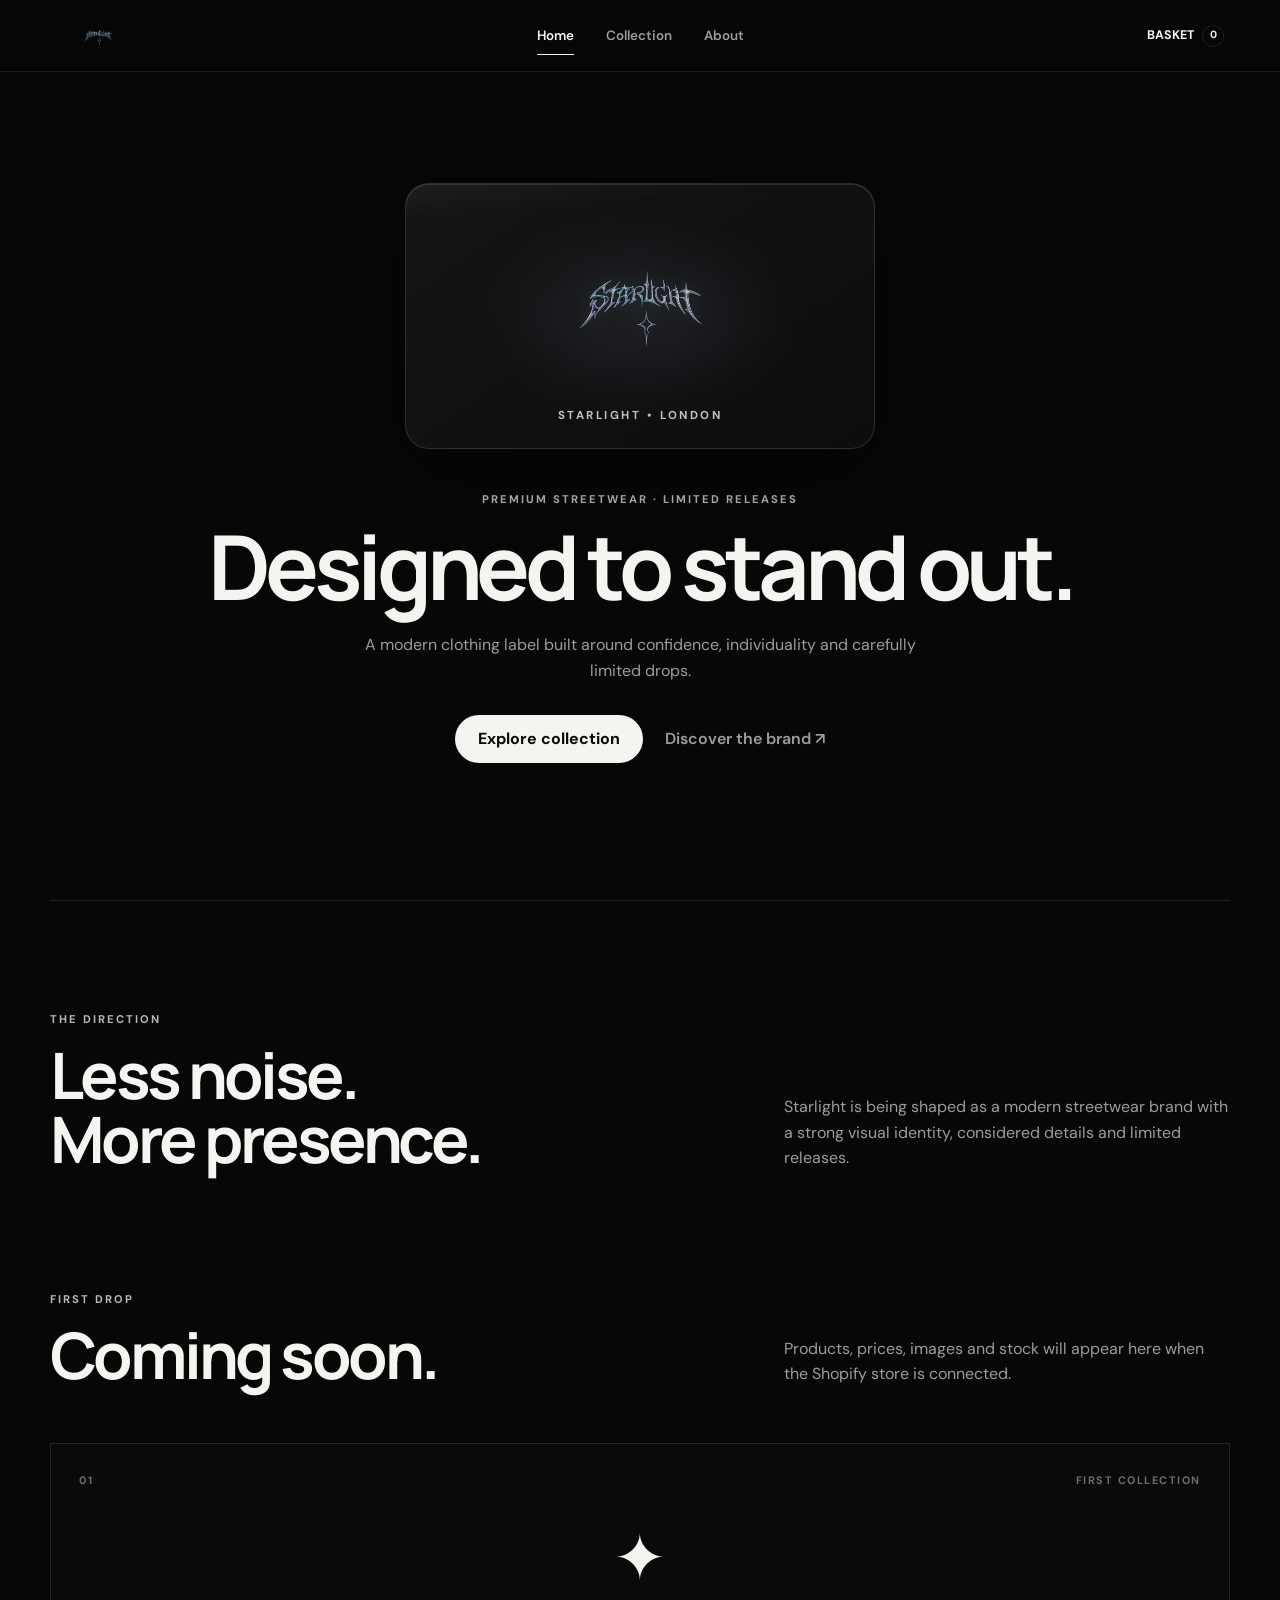
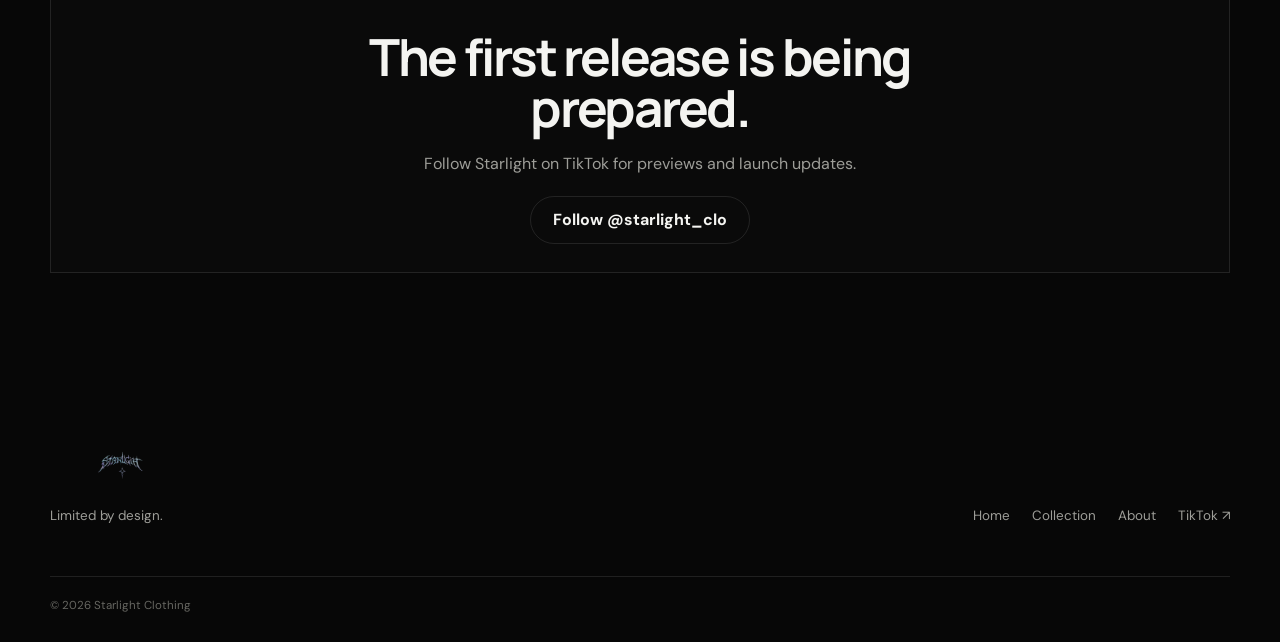
==== commit 90fd8931: "Add files via upload" ====
--- a/index.html
+++ b/index.html
@@ -12,7 +12,6 @@
   <link href="https://fonts.googleapis.com/css2?family=DM+Sans:wght@400;500;600;700&family=Manrope:wght@500;600;700&display=swap" rel="stylesheet">
   <link rel="stylesheet" href="styles.css">
 </head>
-
 <body>
   <header class="site-header" id="siteHeader">
     <a class="brand" href="index.html" aria-label="Starlight home">
@@ -27,17 +26,15 @@
 
     <div class="header-actions">
       <button class="basket-trigger" id="openBasket" type="button" aria-label="Open basket">
-        Basket <span class="basket-count">0</span>
+        Basket <span>0</span>
       </button>
-
       <button class="menu-trigger" id="menuTrigger" type="button" aria-label="Open menu" aria-expanded="false">
-        <span></span>
-        <span></span>
+        <span></span><span></span>
       </button>
     </div>
   </header>
 
-  <nav class="mobile-menu" id="mobileMenu" aria-label="Mobile navigation">
+  <nav class="mobile-menu" id="mobileMenu">
     <a href="index.html">Home</a>
     <a href="#collection">Collection</a>
     <a href="about.html">About</a>
@@ -45,33 +42,32 @@
 
   <main>
     <section class="hero">
-      <div class="hero-inner reveal">
-        <img class="hero-logo" src="starlight-logo.png" alt="Starlight Clothing">
+      <div class="hero-content reveal">
+        <div class="logo-case">
+          <div class="logo-glow"></div>
+          <img src="starlight-logo.png" alt="Starlight Clothing">
+          <p class="brand-location">STARLIGHT • LONDON</p>
+        </div>
 
         <p class="eyebrow">Premium streetwear · Limited releases</p>
         <h1>Designed to stand out.</h1>
         <p class="hero-copy">
-          Starlight is a new clothing label built around confidence, individuality and carefully limited drops.
+          A modern clothing label built around confidence, individuality and carefully limited drops.
         </p>
 
         <div class="hero-actions">
-          <a class="button button-light" href="#collection">Explore the collection</a>
-          <a class="text-link" href="about.html">Discover the brand <span>↗</span></a>
+          <a class="button primary-button" href="#collection">Explore collection</a>
+          <a class="text-link" href="about.html">Discover the brand ↗</a>
         </div>
-      </div>
-
-      <div class="hero-footer">
-        <span>Starlight Clothing</span>
-        <span>United Kingdom</span>
       </div>
     </section>
 
     <section class="intro section-shell reveal">
       <p class="eyebrow">The direction</p>
-      <div class="intro-grid">
-        <h2>Made for people who refuse to blend in.</h2>
+      <div class="two-column">
+        <h2>Less noise.<br>More presence.</h2>
         <p>
-          A clean visual identity, considered details and limited collections designed to feel distinctive from the first look.
+          Starlight is being shaped as a modern streetwear brand with a strong visual identity, considered details and limited releases.
         </p>
       </div>
     </section>
@@ -82,51 +78,35 @@
           <p class="eyebrow">First drop</p>
           <h2>Coming soon.</h2>
         </div>
-
         <p>
-          Products, prices, images, sizes and stock will appear here once the Shopify store is connected.
+          Products, prices, images and stock will appear here when the Shopify store is connected.
         </p>
       </div>
 
-      <div class="collection-preview reveal">
-        <div class="preview-label">
+      <div class="collection-card reveal">
+        <div class="collection-top">
           <span>01</span>
-          <span>Starlight / First collection</span>
+          <span>First collection</span>
         </div>
 
-        <div class="preview-mark">✦</div>
-
-        <div class="preview-copy">
+        <div class="collection-center">
+          <span class="star">✦</span>
           <h3>The first release is being prepared.</h3>
-          <p>Follow Starlight on TikTok for launch updates and early previews.</p>
+          <p>Follow Starlight on TikTok for previews and launch updates.</p>
         </div>
 
-        <a class="button button-outline" href="https://www.tiktok.com/@starlight_clo" target="_blank" rel="noopener noreferrer">
+        <a class="button outline-button" href="https://www.tiktok.com/@starlight_clo" target="_blank" rel="noopener noreferrer">
           Follow @starlight_clo
         </a>
-      </div>
-    </section>
-
-    <section class="brand-section section-shell reveal">
-      <div>
-        <p class="eyebrow">The brand</p>
-        <h2>Less noise.<br>More presence.</h2>
-      </div>
-
-      <div>
-        <p>
-          Starlight is being shaped as a modern streetwear brand with a strong visual identity and a focus on memorable limited releases.
-        </p>
-        <a class="text-link" href="about.html">Read the story <span>↗</span></a>
       </div>
     </section>
   </main>
 
   <footer class="site-footer section-shell">
-    <div class="footer-top">
+    <div class="footer-main">
       <div class="footer-brand">
         <img src="starlight-logo.png" alt="Starlight Clothing">
-        <p>Premium streetwear. Limited by design.</p>
+        <p>Limited by design.</p>
       </div>
 
       <div class="footer-links">
@@ -137,37 +117,30 @@
       </div>
     </div>
 
-    <div class="footer-bottom">
-      <span>© <span id="year"></span> Starlight Clothing</span>
-    </div>
+    <div class="footer-bottom">© <span id="year"></span> Starlight Clothing</div>
   </footer>
 
   <div class="basket-overlay" id="basketOverlay"></div>
-
-  <aside class="basket-drawer" id="basketDrawer" aria-hidden="true" aria-label="Shopping basket">
+  <aside class="basket-drawer" id="basketDrawer" aria-hidden="true">
     <div class="basket-head">
       <div>
         <p class="eyebrow">Your selection</p>
         <h2>Basket</h2>
       </div>
-
       <button id="closeBasket" type="button" aria-label="Close basket">×</button>
     </div>
 
     <div class="basket-empty">
-      <span class="empty-mark">✦</span>
+      <span>✦</span>
       <h3>Your basket is empty.</h3>
-      <p>The first Starlight collection is coming soon.</p>
-      <button class="button button-outline" id="continueShopping" type="button">Continue browsing</button>
+      <p>The first collection is coming soon.</p>
+      <button class="button outline-button" id="continueShopping" type="button">Continue browsing</button>
     </div>
 
     <div class="basket-summary">
-      <div>
-        <span>Subtotal</span>
-        <strong>£0.00</strong>
-      </div>
+      <div><span>Subtotal</span><strong>£0.00</strong></div>
       <button type="button" disabled>Checkout unavailable</button>
-      <small>Secure checkout will be connected through Shopify.</small>
+      <small>Shopify checkout will be connected later.</small>
     </div>
   </aside>
 
--- a/styles.css
+++ b/styles.css
@@ -1,62 +1,32 @@
-/* =========================================================
-   STARLIGHT — SMOKED GLASS REDESIGN
-   Clean, premium, fashion-led, GitHub Pages compatible
-   ========================================================= */
+/* Clean premium Starlight design */
 
 :root {
-  --bg: #060606;
-  --bg-soft: #0a0a0a;
-  --panel: rgba(14, 14, 16, 0.76);
-  --panel-strong: rgba(10, 10, 12, 0.92);
-  --text: #f3f3ef;
-  --muted: #9a9a95;
-  --line: rgba(255, 255, 255, 0.10);
-  --line-strong: rgba(255, 255, 255, 0.16);
-  --silver: #d8d8d2;
+  --bg: #070707;
+  --panel: #0d0d0e;
+  --text: #f4f4f1;
+  --muted: #9d9d98;
+  --line: rgba(255,255,255,.10);
   --max: 1180px;
 }
 
-* {
-  box-sizing: border-box;
-}
-
-html {
-  scroll-behavior: smooth;
-}
+* { box-sizing: border-box; }
+
+html { scroll-behavior: smooth; }
 
 body {
   margin: 0;
-  background:
-    radial-gradient(circle at 50% 0%, rgba(255, 255, 255, 0.035), transparent 28%),
-    linear-gradient(180deg, #070707 0%, #060606 100%);
+  background: var(--bg);
   color: var(--text);
   font-family: "DM Sans", Arial, sans-serif;
   line-height: 1.6;
   overflow-x: hidden;
 }
 
-body.no-scroll {
-  overflow: hidden;
-}
-
-a {
-  color: inherit;
-  text-decoration: none;
-}
-
-button {
-  font: inherit;
-}
-
-button,
-a {
-  -webkit-tap-highlight-color: transparent;
-}
-
-img {
-  display: block;
-  max-width: 100%;
-}
+body.no-scroll { overflow: hidden; }
+
+a { color: inherit; text-decoration: none; }
+button { font: inherit; }
+img { display: block; max-width: 100%; }
 
 .section-shell {
   width: min(calc(100% - 40px), var(--max));
@@ -65,10 +35,10 @@
 
 .eyebrow {
   margin: 0 0 14px;
-  color: #b8b8b2;
-  font-size: 0.70rem;
+  color: #b8b8b3;
+  font-size: .70rem;
   font-weight: 700;
-  letter-spacing: 0.18em;
+  letter-spacing: .18em;
   text-transform: uppercase;
 }
 
@@ -79,25 +49,22 @@
   inset: 0 0 auto;
   z-index: 100;
   height: 72px;
-  padding-inline: max(20px, calc((100vw - var(--max)) / 2));
+  padding-inline: max(20px, calc((100vw - var(--max))/2));
   display: grid;
   grid-template-columns: 1fr auto 1fr;
   align-items: center;
-  background: rgba(7, 7, 7, 0.72);
-  border-bottom: 1px solid rgba(255, 255, 255, 0.07);
-  backdrop-filter: blur(18px) saturate(110%);
-  -webkit-backdrop-filter: blur(18px) saturate(110%);
-}
-
-.brand {
-  width: 104px;
-}
+  background: rgba(7,7,7,.88);
+  border-bottom: 1px solid rgba(255,255,255,.07);
+  backdrop-filter: blur(16px);
+}
+
+.brand { width: 96px; }
 
 .brand img {
   width: 100%;
-  height: 40px;
+  height: 38px;
   object-fit: contain;
-  filter: brightness(0.72) contrast(1.15);
+  filter: brightness(.78) contrast(1.12);
 }
 
 .desktop-nav {
@@ -108,23 +75,19 @@
 .desktop-nav a {
   position: relative;
   color: var(--muted);
-  font-size: 0.85rem;
+  font-size: .84rem;
   font-weight: 600;
 }
 
 .desktop-nav a:hover,
-.desktop-nav a.active {
-  color: var(--text);
-}
+.desktop-nav a.active { color: var(--text); }
 
 .desktop-nav a.active::after {
   content: "";
   position: absolute;
-  right: 0;
-  bottom: -9px;
-  left: 0;
+  left: 0; right: 0; bottom: -9px;
   height: 1px;
-  background: var(--silver);
+  background: var(--text);
 }
 
 .header-actions {
@@ -138,24 +101,23 @@
   display: flex;
   align-items: center;
   gap: 8px;
-  padding: 8px 0;
   border: 0;
   background: transparent;
   color: var(--text);
-  font-size: 0.78rem;
+  font-size: .78rem;
   font-weight: 700;
   text-transform: uppercase;
   cursor: pointer;
 }
 
-.basket-count {
+.basket-trigger span {
   width: 22px;
   height: 22px;
   display: grid;
   place-items: center;
   border: 1px solid var(--line);
   border-radius: 50%;
-  font-size: 0.66rem;
+  font-size: .65rem;
 }
 
 .menu-trigger {
@@ -179,410 +141,302 @@
 .mobile-menu {
   position: fixed;
   top: 72px;
+  left: 0;
   right: 0;
-  left: 0;
   z-index: 90;
   display: none;
   gap: 18px;
   padding: 22px;
-  background: rgba(7, 7, 7, 0.97);
+  background: rgba(7,7,7,.98);
   border-bottom: 1px solid var(--line);
-  backdrop-filter: blur(18px);
-}
-
-.mobile-menu.open {
-  display: grid;
-}
+}
+
+.mobile-menu.open { display: grid; }
 
 /* Hero */
 
 .hero {
   min-height: 100vh;
-  padding: 126px max(22px, calc((100vw - var(--max)) / 2)) 64px;
+  padding: 118px 20px 72px;
   display: grid;
-  grid-template-columns: 0.95fr 1.05fr;
-  align-items: center;
-  gap: 64px;
-}
-
-.hero-inner,
-.hero-content,
-.campaign-copy {
-  max-width: 620px;
-}
-
-.hero h1,
-.campaign-copy h1 {
+  place-items: center;
+  text-align: center;
+}
+
+.hero-content {
+  width: min(100%, 900px);
+}
+
+.logo-case {
+  position: relative;
+  width: min(76vw, 470px);
+  min-height: 250px;
+  margin: 0 auto 42px;
+  padding: 36px;
+  display: grid;
+  place-items: center;
+  overflow: hidden;
+  border-radius: 24px;
+  background:
+    linear-gradient(145deg, rgba(255,255,255,.045), rgba(255,255,255,.012)),
+    rgba(12,12,14,.88);
+  border: 1px solid rgba(255,255,255,.12);
+  box-shadow:
+    inset 0 1px 0 rgba(255,255,255,.10),
+    0 24px 70px rgba(0,0,0,.45);
+}
+
+.logo-case::before {
+  content: "";
+  position: absolute;
+  top: -35%;
+  left: -15%;
+  width: 130%;
+  height: 55%;
+  border-radius: 50%;
+  background: linear-gradient(180deg, rgba(255,255,255,.12), transparent 70%);
+  transform: rotate(-6deg);
+  filter: blur(8px);
+}
+
+.logo-case img {
+  position: relative;
+  z-index: 2;
+  width: min(86%, 370px);
+  max-height: 170px;
+  object-fit: contain;
+  filter:
+    brightness(.75)
+    contrast(1.16)
+    saturate(.9)
+    drop-shadow(0 0 10px rgba(210,225,245,.08));
+}
+
+.logo-glow {
+  position: absolute;
+  width: 310px;
+  height: 170px;
+  border-radius: 50%;
+  background: radial-gradient(ellipse, rgba(205,220,245,.10), transparent 72%);
+  filter: blur(30px);
+}
+
+.hero h1 {
   margin: 0;
   font-family: "Manrope", sans-serif;
-  font-size: clamp(4rem, 7.6vw, 7.3rem);
-  line-height: 0.9;
-  letter-spacing: -0.065em;
-}
-
-.hero-copy,
-.campaign-intro {
-  max-width: 520px;
-  margin: 26px 0 0;
-  color: var(--muted);
-  font-size: 1.02rem;
+  font-size: clamp(3.2rem, 7vw, 6.5rem);
+  line-height: .95;
+  letter-spacing: -.06em;
+}
+
+.hero-copy {
+  max-width: 560px;
+  margin: 24px auto 0;
+  color: var(--muted);
+  font-size: 1rem;
 }
 
 .hero-actions {
   margin-top: 32px;
   display: flex;
+  justify-content: center;
   align-items: center;
-  gap: 24px;
-}
-
-.button,
-.primary-button {
+  gap: 22px;
+}
+
+.button {
   min-height: 48px;
   padding: 0 22px;
   display: inline-flex;
   align-items: center;
   justify-content: center;
-  border: 1px solid var(--line-strong);
+  border: 1px solid var(--line);
   border-radius: 999px;
   font-weight: 700;
   cursor: pointer;
-  transition: transform 0.2s ease, background 0.2s ease, color 0.2s ease;
-}
-
-.button:hover,
-.primary-button:hover {
-  transform: translateY(-2px);
-}
-
-.button-light,
+  transition: transform .2s ease, background .2s ease;
+}
+
+.button:hover { transform: translateY(-2px); }
+
 .primary-button {
   background: var(--text);
   color: #090909;
 }
 
-.button-outline {
-  background: rgba(255, 255, 255, 0.015);
+.outline-button {
+  background: transparent;
   color: var(--text);
 }
 
-.text-link,
-.secondary-link {
+.text-link {
   color: var(--muted);
   font-weight: 600;
 }
 
-.text-link:hover,
-.secondary-link:hover {
-  color: var(--text);
-}
-
-/* Smoked-glass logo case */
-
-.campaign-visual,
-.hero-visual {
+.text-link:hover { color: var(--text); }
+
+/* Sections */
+
+.intro {
+  padding: 110px 0;
+  border-top: 1px solid var(--line);
+}
+
+.two-column,
+.section-heading {
   display: grid;
-  place-items: center;
-}
-
-.logo-stage,
-.about-glass-case,
-.about-logo-card {
-  position: relative;
-  isolation: isolate;
-  width: min(100%, 560px);
-  min-height: 500px;
-  padding: 48px;
-  display: grid;
-  place-items: center;
-  overflow: hidden;
-  border-radius: 28px;
-  background:
-    linear-gradient(145deg, rgba(255, 255, 255, 0.055), rgba(255, 255, 255, 0.014)),
-    rgba(10, 10, 12, 0.86);
-  border: 1px solid rgba(255, 255, 255, 0.13);
-  box-shadow:
-    inset 0 1px 0 rgba(255, 255, 255, 0.12),
-    0 28px 75px rgba(0, 0, 0, 0.45),
-    0 0 42px rgba(170, 190, 220, 0.05);
-  backdrop-filter: blur(20px) saturate(105%);
-  -webkit-backdrop-filter: blur(20px) saturate(105%);
-}
-
-.logo-stage::before,
-.about-glass-case::before,
-.about-logo-card::before {
-  content: "";
-  position: absolute;
-  z-index: 2;
-  top: -30%;
-  left: -14%;
-  width: 128%;
-  height: 52%;
-  border-radius: 50%;
-  background: linear-gradient(
-    180deg,
-    rgba(255, 255, 255, 0.13),
-    rgba(255, 255, 255, 0.02) 60%,
-    transparent 100%
-  );
-  transform: rotate(-6deg);
-  filter: blur(8px);
-  pointer-events: none;
-}
-
-.logo-stage::after,
-.about-glass-case::after,
-.about-logo-card::after {
-  content: "";
-  position: absolute;
-  z-index: -1;
-  left: 50%;
-  bottom: -18%;
-  width: 68%;
-  height: 34%;
-  transform: translateX(-50%);
-  border-radius: 50%;
-  background: radial-gradient(
-    ellipse,
-    rgba(200, 215, 235, 0.10) 0%,
-    rgba(120, 135, 160, 0.04) 45%,
-    transparent 72%
-  );
-  filter: blur(34px);
-}
-
-.logo-stage img,
-.hero-logo,
-.about-glass-case img,
-.about-logo-card img {
-  position: relative;
-  z-index: 4;
-  width: min(74%, 360px);
-  max-height: 220px;
-  object-fit: contain;
-  filter:
-    brightness(0.68)
-    contrast(1.18)
-    saturate(0.86)
-    drop-shadow(0 0 7px rgba(255, 255, 255, 0.08))
-    drop-shadow(0 0 18px rgba(180, 200, 230, 0.08));
-}
-
-.logo-stage > p,
-.about-glass-case > p {
-  position: absolute;
-  right: 26px;
-  bottom: 22px;
-  left: 26px;
-  z-index: 4;
-  margin: 0;
-  color: #73736e;
-  font-size: 0.66rem;
-  font-weight: 700;
-  letter-spacing: 0.13em;
-  text-align: center;
-  text-transform: uppercase;
-}
-
-/* Sections */
-
-.intro,
-.statement {
-  padding-top: 116px;
-  padding-bottom: 116px;
-  border-top: 1px solid var(--line);
-}
-
-.intro-grid,
-.section-heading,
-.brand-section,
-.about-preview,
-.social-strip {
-  display: grid;
-  grid-template-columns: 1.2fr 0.8fr;
+  grid-template-columns: 1.2fr .8fr;
   gap: 64px;
   align-items: end;
 }
 
 .intro h2,
-.statement h2,
 .section-heading h2,
-.brand-section h2,
-.about-preview h2,
-.social-strip h2,
 .story h2,
-.story-content h2,
-.tiktok-section h2 {
+.tiktok h2 {
   margin: 0;
   font-family: "Manrope", sans-serif;
-  font-size: clamp(2.7rem, 5.4vw, 5.2rem);
-  line-height: 0.98;
-  letter-spacing: -0.055em;
-}
-
-.intro-grid p,
+  font-size: clamp(2.6rem, 5vw, 4.9rem);
+  line-height: 1;
+  letter-spacing: -.055em;
+}
+
+.two-column p,
 .section-heading > p,
-.brand-section p,
-.about-preview p,
-.social-strip p,
-.story-copy p,
-.story-content p,
-.tiktok-section p {
+.story p,
+.tiktok p {
   margin: 0;
   color: var(--muted);
 }
 
 .collection {
-  padding-top: 22px;
-  padding-bottom: 116px;
-}
-
-.collection-preview {
-  min-height: 420px;
-  margin-top: 58px;
-  padding: 30px;
-  display: grid;
-  grid-template-columns: auto 1fr;
-  grid-template-rows: auto 1fr auto;
-  gap: 28px;
-  border: 1px solid var(--line);
-  background: #0a0a0a;
-}
-
-.preview-label {
-  grid-column: 1 / -1;
-  display: flex;
-  justify-content: space-between;
-  color: #6e6e69;
-  font-size: 0.68rem;
-  font-weight: 700;
-  letter-spacing: 0.14em;
-  text-transform: uppercase;
-}
-
-.preview-mark {
-  align-self: center;
-  font-size: clamp(4.5rem, 10vw, 8.5rem);
-  line-height: 1;
-}
-
-.preview-copy {
-  align-self: center;
-  max-width: 600px;
-}
-
-.preview-copy h3 {
-  margin: 0 0 14px;
-  font-family: "Manrope", sans-serif;
-  font-size: clamp(2rem, 4vw, 3.8rem);
-  line-height: 1;
-  letter-spacing: -0.045em;
-}
-
-.preview-copy p {
-  margin: 0;
-  color: var(--muted);
-}
-
-.collection-preview .button {
-  grid-column: 2;
-  justify-self: start;
-}
-
-.brand-section,
-.about-preview,
-.social-strip,
-.tiktok-section {
-  padding-top: 82px;
-  padding-bottom: 82px;
-  border-top: 1px solid var(--line);
-  border-bottom: 1px solid var(--line);
-}
-
-/* About */
-
-.about-hero {
-  min-height: 92vh;
-  padding: 132px max(22px, calc((100vw - var(--max)) / 2)) 72px;
-  display: grid;
-  grid-template-columns: 1.1fr 0.9fr;
-  align-items: center;
-  gap: 60px;
-}
-
-.about-copy h1 {
-  margin: 0;
-  font-family: "Manrope", sans-serif;
-  font-size: clamp(3.2rem, 6.2vw, 6.2rem);
-  line-height: 0.94;
-  letter-spacing: -0.06em;
-}
-
-.about-copy > p:last-child {
-  max-width: 570px;
-  margin-top: 24px;
-  color: var(--muted);
-}
-
-.about-logo,
-.about-logo-card {
-  min-height: 460px;
-}
-
-.story {
-  padding-top: 112px;
-  padding-bottom: 112px;
-  display: grid;
-  grid-template-columns: 0.35fr 1fr;
-  gap: 64px;
-  border-top: 1px solid var(--line);
-}
-
-.story-index,
-.story-number {
-  color: #3a3a37;
-  font-family: "Manrope", sans-serif;
-  font-size: clamp(5rem, 9vw, 9rem);
-  line-height: 1;
-}
-
-.story-copy,
-.story-content {
-  max-width: 820px;
-}
-
-.story-copy p,
-.story-content p {
-  max-width: 680px;
-  margin-top: 26px;
-}
-
-.values {
-  padding-bottom: 112px;
-  display: grid;
-  grid-template-columns: repeat(3, 1fr);
-  gap: 16px;
-}
-
-.value-card {
-  min-height: 270px;
-  padding: 26px;
+  padding: 10px 0 110px;
+}
+
+.collection-card {
+  min-height: 430px;
+  margin-top: 56px;
+  padding: 28px;
   display: flex;
   flex-direction: column;
   border: 1px solid var(--line);
   background: #0a0a0a;
 }
 
+.collection-top {
+  display: flex;
+  justify-content: space-between;
+  color: #6e6e69;
+  font-size: .68rem;
+  font-weight: 700;
+  letter-spacing: .14em;
+  text-transform: uppercase;
+}
+
+.collection-center {
+  margin: auto;
+  max-width: 640px;
+  text-align: center;
+}
+
+.collection-center .star {
+  display: block;
+  margin-bottom: 20px;
+  font-size: 4rem;
+}
+
+.collection-center h3 {
+  margin: 0;
+  font-family: "Manrope", sans-serif;
+  font-size: clamp(2rem, 4vw, 3.7rem);
+  line-height: 1;
+  letter-spacing: -.045em;
+}
+
+.collection-center p {
+  margin: 18px auto 0;
+  color: var(--muted);
+}
+
+.collection-card .button {
+  align-self: center;
+}
+
+/* About */
+
+.about-hero {
+  min-height: 92vh;
+  padding-top: 124px;
+  padding-bottom: 70px;
+  display: grid;
+  grid-template-columns: 1.05fr .95fr;
+  align-items: center;
+  gap: 58px;
+}
+
+.about-copy h1 {
+  margin: 0;
+  font-family: "Manrope", sans-serif;
+  font-size: clamp(3rem, 6vw, 5.9rem);
+  line-height: .96;
+  letter-spacing: -.06em;
+}
+
+.about-copy > p:last-child {
+  max-width: 560px;
+  margin-top: 24px;
+  color: var(--muted);
+}
+
+.about-case {
+  width: 100%;
+  min-height: 420px;
+  margin: 0;
+}
+
+.story {
+  padding: 105px 0;
+  display: grid;
+  grid-template-columns: .3fr 1fr;
+  gap: 60px;
+  border-top: 1px solid var(--line);
+}
+
+.story-number {
+  margin: 0;
+  color: #3a3a37;
+  font-family: "Manrope", sans-serif;
+  font-size: clamp(5rem, 8vw, 8rem);
+  line-height: 1;
+}
+
+.values {
+  padding-bottom: 105px;
+  display: grid;
+  grid-template-columns: repeat(3,1fr);
+  gap: 16px;
+}
+
+.value-card {
+  min-height: 250px;
+  padding: 25px;
+  display: flex;
+  flex-direction: column;
+  border: 1px solid var(--line);
+  background: #0a0a0a;
+}
+
 .value-card span {
-  color: #6c6c67;
-  font-size: 0.70rem;
+  color: #6b6b66;
+  font-size: .7rem;
   font-weight: 700;
 }
 
 .value-card h3 {
   margin: auto 0 10px;
   font-family: "Manrope", sans-serif;
-  font-size: 1.9rem;
+  font-size: 1.8rem;
 }
 
 .value-card p {
@@ -590,32 +444,40 @@
   color: var(--muted);
 }
 
-/* Footer */
-
-.site-footer {
-  padding-bottom: 26px;
-}
-
-.footer-top {
-  padding: 52px 0;
+.tiktok {
+  margin-bottom: 105px;
+  padding: 75px 0;
   display: flex;
   align-items: end;
   justify-content: space-between;
   gap: 40px;
+  border-top: 1px solid var(--line);
+  border-bottom: 1px solid var(--line);
+}
+
+/* Footer */
+
+.site-footer { padding-bottom: 26px; }
+
+.footer-main {
+  padding: 50px 0;
+  display: flex;
+  align-items: end;
+  justify-content: space-between;
+  gap: 40px;
 }
 
 .footer-brand img {
-  width: 145px;
-  max-height: 64px;
+  width: 140px;
+  max-height: 62px;
   object-fit: contain;
-  object-position: left center;
-  filter: brightness(0.70) contrast(1.15);
+  filter: brightness(.75) contrast(1.12);
 }
 
 .footer-brand p {
   margin: 10px 0 0;
   color: var(--muted);
-  font-size: 0.86rem;
+  font-size: .84rem;
 }
 
 .footer-links {
@@ -626,18 +488,16 @@
 
 .footer-links a {
   color: var(--muted);
-  font-size: 0.84rem;
-}
-
-.footer-links a:hover {
-  color: var(--text);
-}
+  font-size: .84rem;
+}
+
+.footer-links a:hover { color: var(--text); }
 
 .footer-bottom {
   padding-top: 20px;
   border-top: 1px solid var(--line);
   color: #666661;
-  font-size: 0.72rem;
+  font-size: .72rem;
 }
 
 /* Basket */
@@ -647,9 +507,9 @@
   inset: 0;
   z-index: 200;
   visibility: hidden;
-  background: rgba(0, 0, 0, 0.68);
+  background: rgba(0,0,0,.68);
   opacity: 0;
-  transition: 0.28s ease;
+  transition: .28s ease;
 }
 
 .basket-overlay.open {
@@ -662,39 +522,31 @@
   top: 0;
   right: 0;
   z-index: 210;
-  width: min(430px, 100%);
+  width: min(430px,100%);
   height: 100vh;
   padding: 28px;
   display: flex;
   flex-direction: column;
-  background: rgba(9, 9, 10, 0.96);
+  background: rgba(9,9,10,.97);
   border-left: 1px solid var(--line);
-  backdrop-filter: blur(20px);
-  -webkit-backdrop-filter: blur(20px);
   transform: translateX(102%);
-  transition: transform 0.35s cubic-bezier(0.22, 1, 0.36, 1);
-}
-
-.basket-drawer.open {
-  transform: translateX(0);
-}
-
-.basket-head,
-.basket-header {
-  display: flex;
-  align-items: flex-start;
+  transition: transform .35s cubic-bezier(.22,1,.36,1);
+}
+
+.basket-drawer.open { transform: translateX(0); }
+
+.basket-head {
+  display: flex;
   justify-content: space-between;
 }
 
-.basket-head h2,
-.basket-header h2 {
+.basket-head h2 {
   margin: 0;
   font-family: "Manrope", sans-serif;
-  font-size: 2.1rem;
-}
-
-.basket-head > button,
-.basket-header > button {
+  font-size: 2rem;
+}
+
+.basket-head > button {
   border: 0;
   background: transparent;
   color: var(--text);
@@ -707,10 +559,7 @@
   text-align: center;
 }
 
-.empty-mark,
-.empty-icon {
-  font-size: 2.5rem;
-}
+.basket-empty > span { font-size: 2.4rem; }
 
 .basket-empty h3 {
   margin: 12px 0 8px;
@@ -718,7 +567,6 @@
 }
 
 .basket-empty p {
-  max-width: 270px;
   margin: 0 auto 22px;
   color: var(--muted);
 }
@@ -746,16 +594,16 @@
   display: block;
   margin-top: 9px;
   color: #666;
-  font-size: 0.68rem;
+  font-size: .68rem;
   text-align: center;
 }
 
-/* Animation */
+/* Reveal */
 
 .reveal {
   opacity: 0;
-  transform: translateY(20px);
-  transition: opacity 0.65s ease, transform 0.65s ease;
+  transform: translateY(18px);
+  transition: opacity .65s ease, transform .65s ease;
 }
 
 .reveal.visible {
@@ -766,35 +614,24 @@
 /* Responsive */
 
 @media (max-width: 900px) {
-  .desktop-nav {
-    display: none;
-  }
-
-  .menu-trigger {
-    display: block;
-  }
-
-  .hero,
-  .about-hero,
-  .intro-grid,
+  .desktop-nav { display: none; }
+  .menu-trigger { display: block; }
+
+  .two-column,
   .section-heading,
-  .brand-section,
-  .about-preview,
-  .social-strip {
+  .about-hero {
     grid-template-columns: 1fr;
   }
 
-  .hero,
-  .about-hero {
-    min-height: auto;
-  }
-
-  .story {
-    grid-template-columns: 1fr;
-  }
-
-  .values {
-    grid-template-columns: repeat(2, 1fr);
+  .about-hero { min-height: auto; }
+
+  .story { grid-template-columns: 1fr; }
+
+  .values { grid-template-columns: repeat(2,1fr); }
+
+  .tiktok {
+    align-items: flex-start;
+    flex-direction: column;
   }
 }
 
@@ -805,113 +642,132 @@
     grid-template-columns: 1fr auto;
   }
 
-  .brand {
-    width: 90px;
-  }
-
-  .brand img {
-    height: 36px;
-  }
-
-  .mobile-menu {
-    top: 66px;
-  }
-
-  .basket-trigger {
-    font-size: 0;
-  }
-
-  .basket-trigger span {
-    font-size: 0.66rem;
-  }
-
-  .hero,
+  .brand { width: 88px; }
+  .brand img { height: 34px; }
+  .mobile-menu { top: 66px; }
+
+  .basket-trigger { font-size: 0; }
+  .basket-trigger span { font-size: .65rem; }
+
+  .hero {
+    min-height: auto;
+    padding: 104px 15px 64px;
+  }
+
+  .logo-case {
+    width: min(90vw, 360px);
+    min-height: 210px;
+    margin-bottom: 34px;
+    padding: 28px;
+  }
+
+  .logo-case img {
+    width: min(88%, 290px);
+    max-height: 145px;
+  }
+
+  .hero h1 {
+    font-size: clamp(3rem, 15vw, 4.8rem);
+  }
+
+  .hero-actions {
+    flex-direction: column;
+    gap: 16px;
+  }
+
+  .section-shell {
+    width: min(calc(100% - 28px), var(--max));
+  }
+
+  .intro,
+  .story {
+    padding: 84px 0;
+  }
+
+  .collection { padding-bottom: 86px; }
+
+  .collection-card {
+    min-height: 390px;
+    padding: 22px;
+  }
+
   .about-hero {
-    padding: 104px 16px 62px;
-    gap: 38px;
-  }
-
-  .hero h1,
-  .campaign-copy h1 {
-    font-size: clamp(3.2rem, 15vw, 5rem);
-  }
-
-  .hero-actions {
+    padding-top: 106px;
+    padding-bottom: 62px;
+  }
+
+  .about-case {
+    min-height: 310px;
+  }
+
+  .values { grid-template-columns: 1fr; }
+
+  .tiktok {
+    margin-bottom: 84px;
+    padding: 60px 0;
+  }
+
+  .footer-main {
     align-items: flex-start;
     flex-direction: column;
-    gap: 16px;
-  }
-
-  .section-shell {
-    width: min(calc(100% - 28px), var(--max));
-  }
-
-  .logo-stage,
-  .about-glass-case,
-  .about-logo-card {
-    min-height: 330px;
-    padding: 28px;
-    border-radius: 22px;
-  }
-
-  .logo-stage img,
-  .hero-logo,
-  .about-glass-case img,
-  .about-logo-card img {
-    width: min(78%, 285px);
-    max-height: 175px;
-  }
-
-  .intro,
-  .statement,
-  .story {
-    padding-top: 86px;
-    padding-bottom: 86px;
-  }
-
-  .collection {
-    padding-bottom: 88px;
-  }
-
-  .collection-preview {
-    min-height: 400px;
-    padding: 22px;
-    grid-template-columns: 1fr;
-    grid-template-rows: auto auto 1fr auto;
-  }
-
-  .collection-preview .button {
-    grid-column: 1;
-  }
-
-  .brand-section,
-  .about-preview,
-  .social-strip,
-  .tiktok-section {
-    padding-top: 60px;
-    padding-bottom: 60px;
-    gap: 28px;
-  }
-
-  .values {
-    grid-template-columns: 1fr;
-  }
-
-  .footer-top {
-    align-items: flex-start;
-    flex-direction: column;
-  }
-
-  .basket-drawer {
-    padding: 22px;
-  }
+  }
+
+  .basket-drawer { padding: 22px; }
 }
 
 @media (prefers-reduced-motion: reduce) {
-  *,
-  *::before,
-  *::after {
+  *, *::before, *::after {
     scroll-behavior: auto !important;
-    transition-duration: 0.01ms !important;
-  }
-}
+    transition-duration: .01ms !important;
+  }
+}
+
+
+/* Professional centred brand lockup */
+.logo-case {
+  padding-bottom: 58px;
+}
+
+.brand-location {
+  position: absolute;
+  right: 24px;
+  bottom: 22px;
+  left: 24px;
+  z-index: 3;
+  margin: 0;
+  color: rgba(244, 244, 241, 0.78);
+  font-size: 0.72rem;
+  font-weight: 700;
+  letter-spacing: 0.22em;
+  text-align: center;
+  text-transform: uppercase;
+}
+
+.hero-content {
+  display: flex;
+  flex-direction: column;
+  align-items: center;
+}
+
+.hero-content .logo-case {
+  margin-left: auto;
+  margin-right: auto;
+}
+
+.about-case .brand-location {
+  bottom: 24px;
+}
+
+@media (max-width: 620px) {
+  .logo-case {
+    padding-bottom: 52px;
+  }
+
+  .brand-location {
+    right: 16px;
+    bottom: 18px;
+    left: 16px;
+    font-size: 0.64rem;
+    letter-spacing: 0.18em;
+  }
+}
